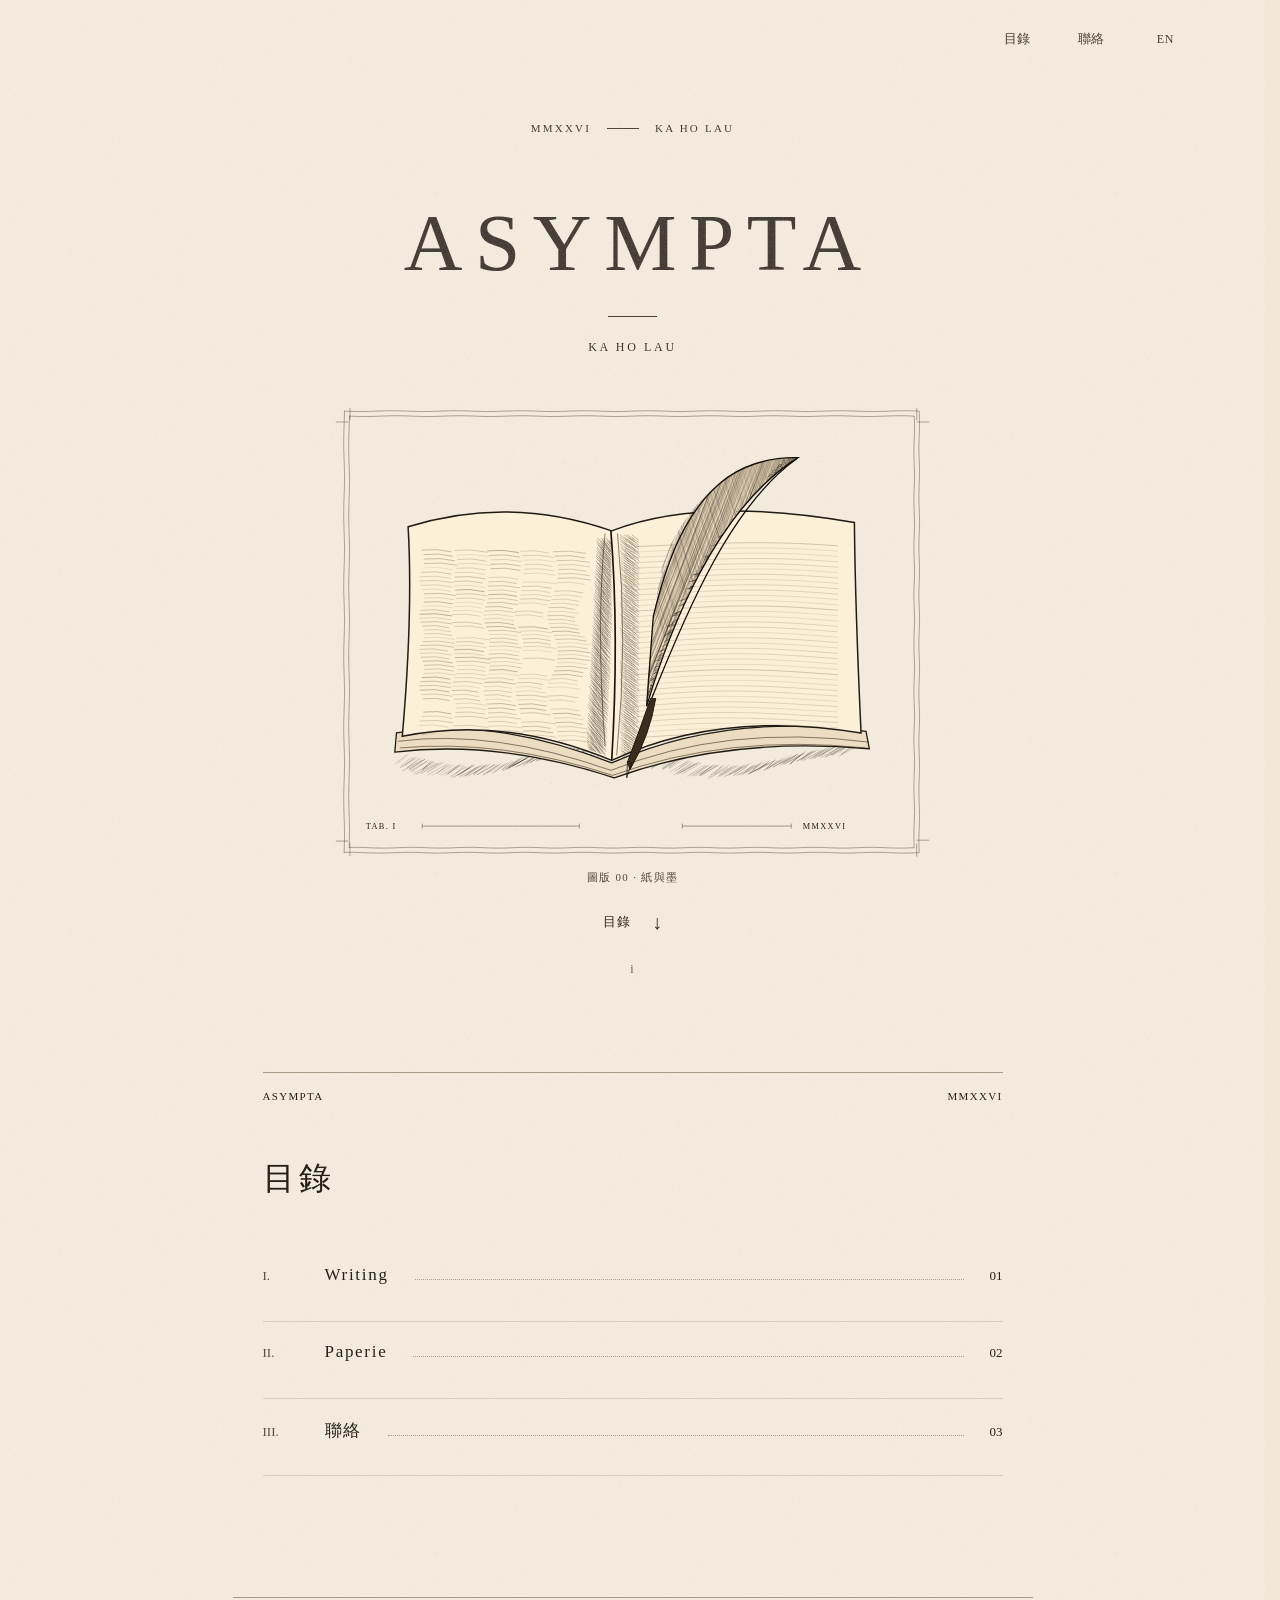
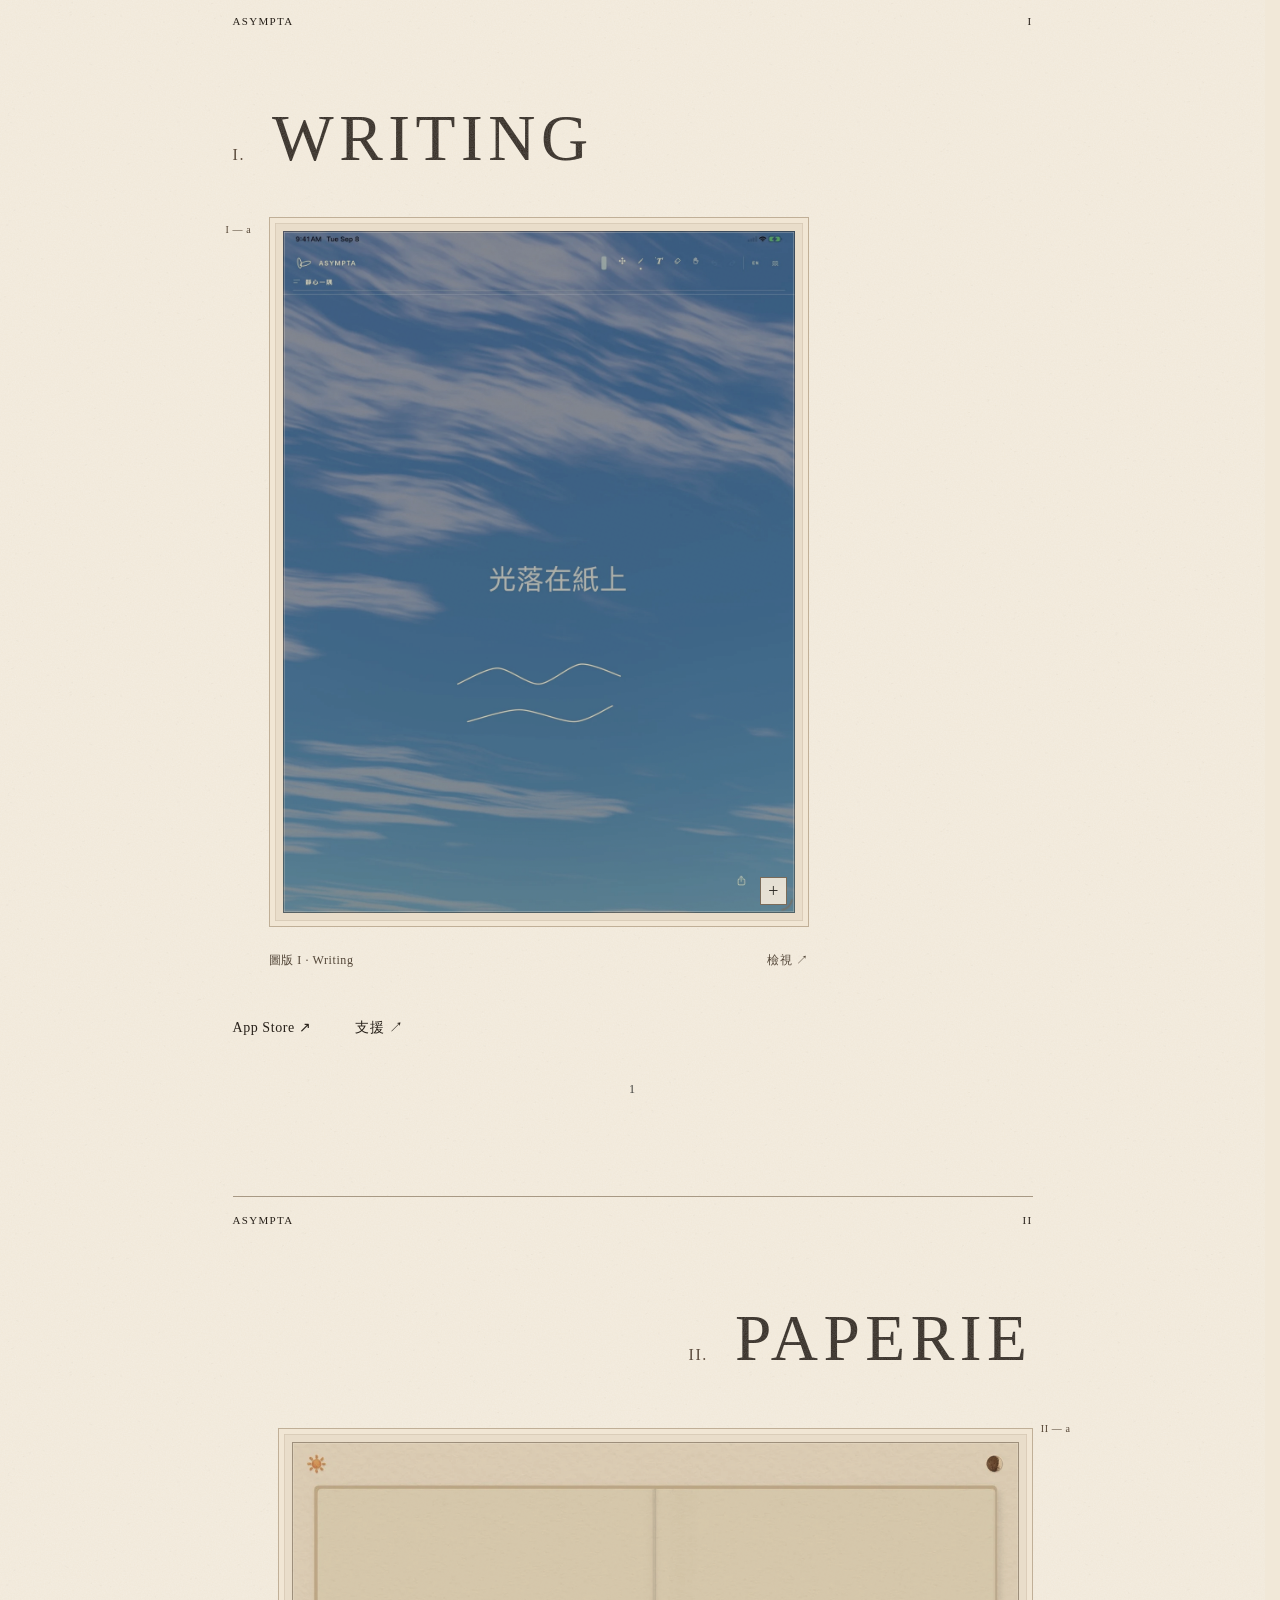
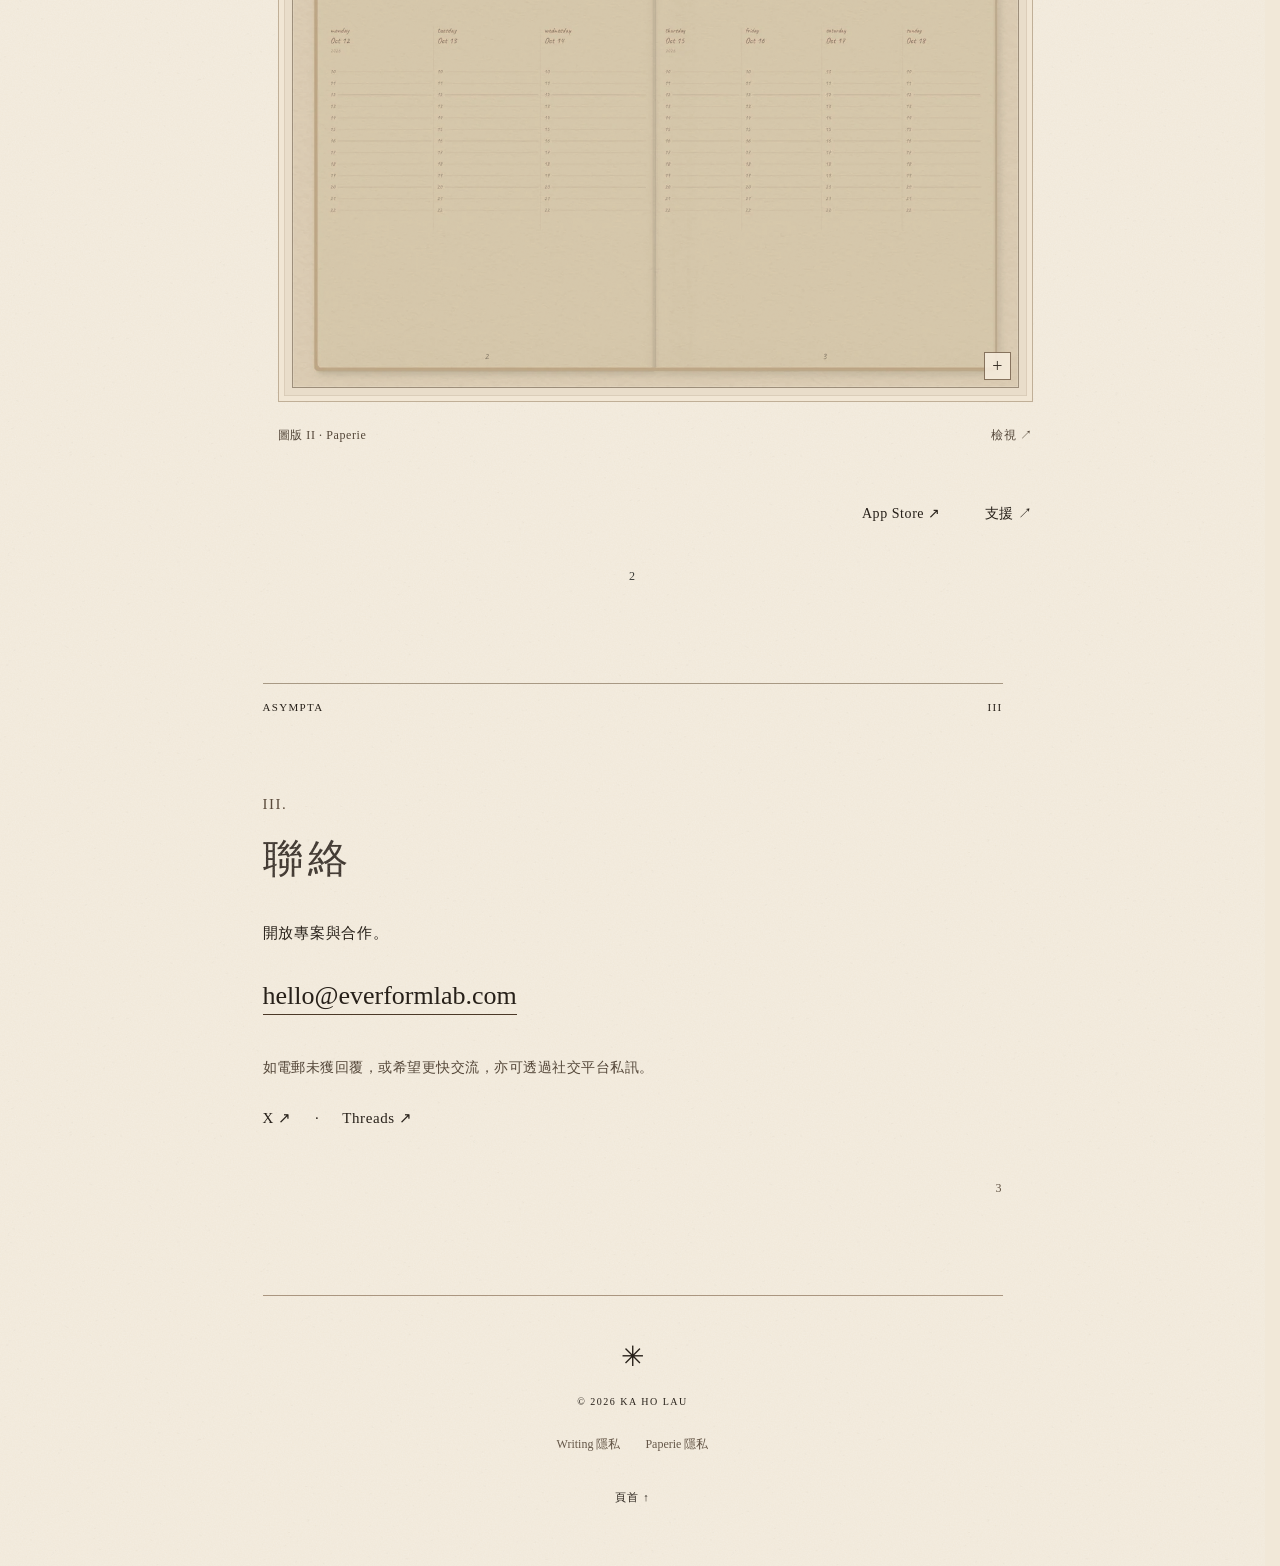
==== index.html @ c89ec1b3 "Art direction: antique engraving and analog paper materiality" ====
<!doctype html>
<html lang="zh-Hant">
<head>
<meta charset="utf-8">
<meta name="viewport" content="width=device-width, initial-scale=1">
<meta name="theme-color" content="#f1e8d8">
<meta name="color-scheme" content="light">
<meta name="description" content="Asympta — Ka Ho Lau。作品與聯絡。">
<meta property="og:type" content="website">
<meta property="og:title" content="Asympta — Ka Ho Lau">
<meta property="og:description" content="作品與聯絡。">
<meta property="og:url" content="https://okok147.github.io/asympta-portfolio/">
<meta property="og:image" content="https://okok147.github.io/asympta-portfolio/assets/folio/social.png">
<meta name="twitter:card" content="summary_large_image">
<link rel="canonical" href="https://okok147.github.io/asympta-portfolio/">
<link rel="icon" href="assets/folio/mark.svg" type="image/svg+xml">
<link rel="stylesheet" href="folio.css?v=20261031-5">
<script defer src="folio.js?v=20261031-5"></script>
<title>Asympta — Ka Ho Lau</title>
</head>
<body id="top">
<a class="skip" href="#contents" data-i18n="skip">跳至目錄</a>
<header class="running-head">
  <a href="#contents" data-i18n="contents">目錄</a>
  <a href="#contact" data-i18n="contact">聯絡</a>
  <button class="language" type="button" aria-label="Switch to English" hidden>EN</button>
</header>
<main>
  <section class="title-page" aria-labelledby="site-title">
    <div class="edition" aria-hidden="true">MMXXVI <span class="edition-rule" aria-hidden="true"></span> KA HO LAU</div>
    <h1 id="site-title" class="print-type">ASYMPTA</h1>
    <div class="title-rule" aria-hidden="true"></div>
    <p class="author">KA HO LAU</p>
    <figure class="frontispiece" data-plate><img src="assets/folio/frontispiece.svg" width="740" height="570" alt="" decoding="async"><span class="print-pass register-pass" aria-hidden="true"></span><figcaption data-i18n="coverPlate">圖版 00 · 紙與墨</figcaption></figure>
    <a class="cover-index" href="#contents"><span data-i18n="contents">目錄</span><span class="down" aria-hidden="true">↓</span></a>
    <span class="folio-number" aria-hidden="true">i</span>
  </section>

  <nav id="contents" class="contents leaf" aria-labelledby="contents-title">
    <div class="running-line" aria-hidden="true"><span>ASYMPTA</span><span>MMXXVI</span></div>
    <h2 id="contents-title" class="section-title" data-i18n="contents">目錄</h2>
    <ol class="index-list">
      <li><a href="#writing"><span class="index-roman" aria-hidden="true">I.</span><span class="index-name">Writing</span><span class="leader" aria-hidden="true"></span><span aria-hidden="true">01</span></a></li>
      <li><a href="#paperie"><span class="index-roman" aria-hidden="true">II.</span><span class="index-name">Paperie</span><span class="leader" aria-hidden="true"></span><span aria-hidden="true">02</span></a></li>
      <li><a href="#contact"><span class="index-roman" aria-hidden="true">III.</span><span class="index-name" data-i18n="contact">聯絡</span><span class="leader" aria-hidden="true"></span><span aria-hidden="true">03</span></a></li>
    </ol>
  </nav>

  <article id="writing" class="work leaf" aria-labelledby="writing-title">
    <div class="running-line" aria-hidden="true"><span>ASYMPTA</span><span>I</span></div>
    <header class="work-heading"><span class="chapter-number" aria-hidden="true">I.</span><h2 id="writing-title" class="print-type">Writing</h2></header>
    <figure class="plate writing-plate" data-plate>
      <span class="plate-side" aria-hidden="true">I — a</span>
      <a class="plate-link" href="assets/writing-ipad-2.webp" data-open="writing" data-i18n-aria="openWriting" aria-label="檢視 Writing 圖版">
        <img src="assets/writing-ipad-2.webp" alt="Writing 天空畫布的彩色印刷質感圖版" data-i18n-alt="writingPlateAlt" width="960" height="1280" loading="lazy" decoding="async">
        <span class="print-pass" aria-hidden="true"></span>
        <span class="plate-open" aria-hidden="true">+</span>
      </a>
      <figcaption><span data-i18n="writingFigure">圖版 I · Writing</span><a href="assets/writing-ipad-2.webp" data-open="writing" data-i18n="view">檢視 ↗</a></figcaption>
    </figure>
    <div class="work-links"><a href="https://apps.apple.com/app/id6800755232" data-i18n="appStore">App Store ↗</a><a href="https://okok147.github.io/asympta-support/" data-i18n="support">支援 ↗</a></div>
    <span class="folio-number" aria-hidden="true">1</span>
  </article>

  <article id="paperie" class="work leaf" aria-labelledby="paperie-title">
    <div class="running-line" aria-hidden="true"><span>ASYMPTA</span><span>II</span></div>
    <header class="work-heading"><span class="chapter-number" aria-hidden="true">II.</span><h2 id="paperie-title" class="print-type">Paperie</h2></header>
    <figure class="plate paperie-plate" data-plate>
      <span class="plate-side" aria-hidden="true">II — a</span>
      <a class="plate-link" href="assets/paperie-ipad-2.webp" data-open="paperie" data-i18n-aria="openPaperie" aria-label="檢視 Paperie 圖版">
        <img src="assets/paperie-ipad-2.webp" alt="Paperie 手帳跨頁的彩色印刷質感圖版" data-i18n-alt="paperiePlateAlt" width="1200" height="900" loading="lazy" decoding="async">
        <span class="print-pass" aria-hidden="true"></span>
        <span class="plate-open" aria-hidden="true">+</span>
      </a>
      <figcaption><span data-i18n="paperieFigure">圖版 II · Paperie</span><a href="assets/paperie-ipad-2.webp" data-open="paperie" data-i18n="view">檢視 ↗</a></figcaption>
    </figure>
    <div class="work-links"><a href="https://apps.apple.com/app/id6818553101" data-i18n="appStore">App Store ↗</a><a href="https://okok147.github.io/asympta-paperie-support/" data-i18n="support">支援 ↗</a></div>
    <span class="folio-number" aria-hidden="true">2</span>
  </article>

  <section id="contact" class="correspondence leaf" aria-labelledby="contact-title">
    <div class="running-line" aria-hidden="true"><span>ASYMPTA</span><span>III</span></div>
    <span class="chapter-number" aria-hidden="true">III.</span>
    <h2 id="contact-title" class="section-title print-type" data-i18n="contact">聯絡</h2>
    <p class="availability" data-i18n="availability">開放專案與合作。</p>
    <a class="email" href="mailto:hello@everformlab.com?subject=Project%20%26%20Collaboration" data-email>hello@everformlab.com</a>
    <p class="contact-note" data-i18n="contactNote">如電郵未獲回覆，或希望更快交流，亦可透過社交平台私訊。</p>
    <div class="social"><a href="https://x.com/oklauuuuu" target="_blank" rel="noopener noreferrer" data-i18n-aria="xAria" aria-label="透過 X 聯繫 @oklauuuuu">X ↗</a><span aria-hidden="true">·</span><a href="https://www.threads.com/@oklauuuuu" target="_blank" rel="noopener noreferrer" data-i18n-aria="threadsAria" aria-label="透過 Threads 聯繫 @oklauuuuu">Threads ↗</a></div>
    <span class="folio-number" aria-hidden="true">3</span>
  </section>
</main>
<footer class="colophon">
  <span class="printer-mark" aria-hidden="true">✳</span>
  <p>© 2026 KA HO LAU</p>
  <nav data-i18n-aria="privacyAria" aria-label="隱私政策"><a href="https://okok147.github.io/asympta-support/privacy/" data-i18n="writingPrivacy">Writing 隱私</a><a href="https://okok147.github.io/asympta-paperie-support/privacy/" data-i18n="paperiePrivacy">Paperie 隱私</a></nav>
  <a class="back-top" href="#top" data-i18n="backTop">頁首 ↑</a>
</footer>

<dialog id="viewer" aria-labelledby="viewer-title">
  <div class="viewer-sheet">
    <header class="viewer-head"><span id="viewer-series">ASYMPTA</span><div><button class="language" type="button" aria-label="Switch to English" hidden>EN</button><button type="button" class="close-viewer" data-close data-i18n="close">關閉 ×</button></div></header>
    <div class="viewer-title"><span id="viewer-folio" aria-hidden="true">I.</span><h2 id="viewer-title">Writing</h2></div>
    <figure class="viewer-figure"><div class="viewer-media"><img id="viewer-image" alt=""><video id="viewer-video" controls playsinline preload="none" poster="assets/paperie-film-poster.jpg" hidden><source src="assets/paperie-film.mp4" type="video/mp4"><span data-i18n="videoFallback">瀏覽器無法播放影片。</span></video><span class="print-pass" aria-hidden="true"></span></div><figcaption id="viewer-caption"></figcaption><p id="media-error" role="status" hidden data-i18n="mediaError">媒體載入失敗。</p></figure>
    <div class="viewer-footer"><button type="button" data-prev data-i18n="previous">← 上一頁</button><output id="viewer-counter" aria-live="polite" aria-atomic="true">01 / 03</output><button type="button" data-next data-i18n="next">下一頁 →</button></div>
    <div class="viewer-links"><a id="viewer-store" href="https://apps.apple.com/app/id6800755232" data-i18n="appStore">App Store ↗</a><a id="viewer-support" href="https://okok147.github.io/asympta-support/" data-i18n="support">支援 ↗</a></div>
  </div>
</dialog>
</body>
</html>
---- folio.css ----
/* Asympta / Folio. One stylesheet, one typographic system. */
:root{color-scheme:light;--paper:#fafaf8;--ink:#242420;--muted:#65655f;--line:#b5b5ac;--serif:"Baskerville","Iowan Old Style","EB Garamond","Times New Roman","Songti TC","Noto Serif CJK TC",serif;--cjk:"Songti TC","Noto Serif TC","Noto Serif CJK TC","PMingLiU",serif;--measure:760px}
*,*::before,*::after{box-sizing:border-box}
html{scroll-behavior:smooth;scrollbar-gutter:stable;scroll-padding-top:35px}
body{margin:0;background:var(--paper) url("assets/folio/paper.svg") repeat;color:var(--ink);font:16px/1.7 var(--serif);font-kerning:normal;-webkit-font-smoothing:antialiased}
:lang(zh-Hant){font-family:var(--cjk)}
a{color:inherit;text-decoration:none;text-underline-offset:.3em}
a:hover{text-decoration:underline;text-decoration-thickness:1px}
button{font:inherit;color:inherit;background:none;border:0;padding:0;cursor:pointer}button:disabled{cursor:default;opacity:.35}
a,button{-webkit-tap-highlight-color:transparent}button:hover{text-decoration:underline;text-underline-offset:.3em}
a:focus-visible,button:focus-visible,video:focus-visible{outline:1.5px solid var(--ink);outline-offset:6px}
[hidden]{display:none!important}::selection{background:#d8d8cf;color:#111}
.skip{position:fixed;left:15px;top:-100px;z-index:20;background:var(--paper);padding:12px}.skip:focus{top:12px}
.running-head{width:min(100% - 80px,1120px);margin:0 auto;display:flex;justify-content:flex-end;align-items:center;gap:28px;min-height:94px;font-size:12px;letter-spacing:.12em}
.running-head a,.language{display:inline-flex;align-items:center;justify-content:center;min-height:44px;min-width:34px}
.language{font:12px var(--serif);letter-spacing:.06em}
.title-page{width:min(100% - 48px,680px);min-height:740px;min-height:max(730px,calc(100svh - 94px));margin:0 auto;display:flex;align-items:center;flex-direction:column;position:relative;text-align:center;padding:47px 0 50px}
.edition{font:11px/1.6 var(--serif);letter-spacing:.18em;margin-bottom:63px}
.title-page h1{font:400 clamp(44px,6.4vw,86px)/1.1 var(--serif);letter-spacing:.17em;text-indent:.17em;margin:0;white-space:nowrap}
.print-type{color:var(--ink)}
@supports (-webkit-background-clip:text){.print-type{background:var(--ink) url("assets/folio/ink.svg") repeat;-webkit-background-clip:text;background-clip:text;-webkit-text-fill-color:transparent}}
.title-rule{width:40px;border-top:1px solid var(--ink);margin:27px 0 24px}
.author{font:12px/1.6 var(--serif);letter-spacing:.16em;margin:0}
.frontispiece{width:min(355px,86%);margin:54px 0 31px;min-height:230px}
.frontispiece svg{display:block;width:100%;height:auto;overflow:visible}
.frontispiece .moving-layer{transform-box:fill-box;transform-origin:center;will-change:transform}
.cover-index{font-size:12px;letter-spacing:.12em;display:flex;align-items:center;gap:17px;min-height:44px}
.cover-index .down{font:18px/1 var(--serif);letter-spacing:0}
.folio-number{display:block;text-align:center;font:12px/1.4 var(--serif);letter-spacing:.08em;color:var(--muted);margin-top:58px}
.title-page>.folio-number{margin-top:auto;padding-top:26px}
.leaf{max-width:var(--measure);width:calc(100% - 64px);margin:0 auto;position:relative;scroll-margin-top:28px}
.running-line{display:flex;align-items:center;justify-content:space-between;border-top:1px solid var(--line);padding-top:13px;font:10px/1.5 var(--serif);letter-spacing:.13em}
.contents{max-width:610px;padding-top:83px;padding-bottom:125px}
.section-title{font:400 35px/1.4 var(--serif);letter-spacing:.1em;text-align:center;margin:40px 0 37px}
html[lang="zh-Hant"] .section-title{font-family:var(--cjk);font-size:30px;letter-spacing:.26em;text-indent:.26em}
.index-list{list-style:none;margin:0;padding:0 9px}
.index-list a{display:flex;align-items:baseline;gap:16px;min-height:61px;padding:17px 0;font-size:16px;line-height:1.7}
.index-list a:hover{text-decoration:none}.index-list a:hover .index-name{text-decoration:underline;text-underline-offset:.3em}
.index-roman{width:32px;flex-shrink:0;font:12px var(--serif)}
.index-name{font:20px var(--serif);letter-spacing:.04em}
.index-name:lang(zh-Hant){font-family:var(--cjk);font-size:17px;letter-spacing:.1em}
.leader{flex:1;min-width:8px;border-bottom:1px dotted var(--line);margin:0 1px 5px}
.index-list a>span:last-child{font:12px var(--serif)}
.work{padding-bottom:112px}
.work-heading{text-align:center;padding:59px 0 40px}
.chapter-number{font:12px/1.7 var(--serif);letter-spacing:.1em}
.work-heading h2{font:400 48px/1.3 var(--serif);letter-spacing:.1em;margin:15px 0 0;text-transform:uppercase}
.plate{position:relative;margin:0 auto 31px}
.writing-plate{max-width:425px}.paperie-plate{max-width:700px;padding-top:12px;padding-bottom:12px}
.plate-link{display:block;position:relative;isolation:isolate;overflow:hidden;cursor:zoom-in}
.plate-link>img{display:block;width:100%;height:auto;mix-blend-mode:multiply;filter:contrast(1.035)}
.plate-link::after{content:"";position:absolute;inset:0;border:1px solid #24242055;pointer-events:none}
.plate-side{position:absolute;left:-43px;top:5px;font:10px/1.6 var(--serif);color:var(--muted);letter-spacing:.06em}
.plate-open{position:absolute;right:9px;bottom:8px;font:18px/1 var(--serif);background:var(--paper);padding:4px 7px;color:var(--ink);opacity:0;transition:opacity .2s}
.plate-link:hover .plate-open,.plate-link:focus-visible .plate-open{opacity:1}
.plate figcaption{display:flex;align-items:baseline;justify-content:space-between;gap:20px;margin-top:15px;font-size:11px;line-height:1.8;letter-spacing:.055em;color:#4e4e48}
.plate figcaption a{padding:8px 0;min-height:35px;white-space:nowrap}
.work-links{display:flex;justify-content:center;flex-wrap:wrap;gap:31px;font:13px/1.8 var(--serif);letter-spacing:.04em;margin:20px auto 0}
.work-links a{min-height:44px;display:flex;align-items:center}
.work-links a:lang(zh-Hant){font-family:var(--cjk)}
.print-pass{pointer-events:none;position:absolute;inset:0;opacity:0;z-index:1;background:repeating-linear-gradient(0deg,transparent 0 2px,#fafaf85c 2px 3px);mix-blend-mode:screen}
.correspondence{max-width:610px;text-align:center;padding-bottom:90px}
.correspondence>.chapter-number{display:block;margin-top:66px}
.correspondence .section-title{margin:20px 0 32px}
.availability{font-size:14px;letter-spacing:.05em;margin:0 0 29px}
.email{font:22px/1.8 var(--serif);border-bottom:1px solid var(--ink);padding-bottom:4px;overflow-wrap:anywhere}
.contact-note{max-width:385px;font-size:13px;line-height:2;letter-spacing:.035em;margin:44px auto 17px;color:#55554f;text-wrap:pretty}
.social{display:flex;justify-content:center;align-items:center;gap:21px;font:14px/1.7 var(--serif);letter-spacing:.04em}
.social a{min-height:44px;display:flex;align-items:center}
.colophon{text-align:center;max-width:610px;width:calc(100% - 64px);margin:0 auto;padding:44px 0 47px;border-top:1px solid var(--line)}
.printer-mark{font:28px var(--serif)}
.colophon p{font:10px var(--serif);letter-spacing:.15em;margin:22px 0 15px}
.colophon nav{display:flex;justify-content:center;flex-wrap:wrap;gap:25px;font-size:11px;color:var(--muted)}
.colophon nav a{min-height:44px;display:flex;align-items:center}
.back-top{display:inline-flex;align-items:center;min-height:44px;font-size:11px;margin-top:9px;letter-spacing:.1em}
/* The reader is another sheet, not a card laid over the website. */
#viewer{color:var(--ink);background:var(--paper) url("assets/folio/paper.svg") repeat;width:min(1100px,calc(100vw - 48px));height:calc(100dvh - 48px);max-width:none;max-height:none;padding:0;border:1px solid #91918a;overscroll-behavior:contain;scrollbar-gutter:stable}
#viewer::backdrop{background:#f9f9f7ed}
.viewer-sheet{min-height:100%;padding:0 45px 25px}
.viewer-head{display:flex;justify-content:space-between;align-items:center;gap:20px;border-bottom:1px solid var(--line);min-height:69px;font:11px var(--serif);letter-spacing:.14em}
.viewer-head>div{display:flex;align-items:center;gap:21px}
.close-viewer{font-size:12px;min-height:44px;min-width:55px;letter-spacing:.04em}
.viewer-title{text-align:center;padding:29px 0 24px;font:12px var(--serif)}
.viewer-title h2{font:400 31px/1.3 var(--serif);letter-spacing:.08em;margin:10px 0 0}
.viewer-figure{margin:0 auto;max-width:790px}
.viewer-media{position:relative;display:flex;align-items:center;justify-content:center;min-height:210px;overflow:hidden}
#viewer-image{display:block;max-width:100%;width:auto;height:auto;max-height:50dvh;object-fit:contain}
#viewer-image.is-print{mix-blend-mode:multiply}
#viewer-video{display:block;width:100%;max-height:50dvh;aspect-ratio:1554/1080;object-fit:contain;background:#222}
#viewer-caption{min-height:28px;margin:16px 0 0;text-align:center;font-size:11px;line-height:1.8;letter-spacing:.035em}
#media-error{text-align:center;font-size:13px;color:#5f2219;margin:10px 0}
.viewer-footer{display:grid;grid-template-columns:1fr auto 1fr;align-items:center;gap:17px;border-top:1px solid var(--line);padding-top:11px;margin:22px auto 0;max-width:790px;font-size:12px}
.viewer-footer button{min-height:44px}.viewer-footer [data-prev]{justify-self:start}.viewer-footer [data-next]{justify-self:end}
#viewer-counter{font:12px/1.6 var(--serif);letter-spacing:.12em}
.viewer-links{display:flex;justify-content:center;align-items:center;gap:30px;font-size:12px;margin-top:9px}
.viewer-links a{min-height:40px;display:flex;align-items:center}
body.has-viewer{overflow:hidden}
@media(max-width:800px){.running-head{width:calc(100% - 48px);min-height:78px;gap:21px}.title-page{min-height:690px;min-height:max(650px,calc(100svh - 78px));padding-top:37px}.title-page h1{font-size:64px}.edition{margin-bottom:57px}.frontispiece{width:300px;margin-top:48px}.leaf{width:calc(100% - 64px)}.paperie-plate{width:100%}.plate-side{left:-27px;font-size:9px}.work-heading{padding-top:47px}.work-heading h2{font-size:43px}.contents{padding-top:55px;padding-bottom:93px}}
@media(max-width:540px){body{font-size:15px}.running-head{min-height:68px;width:calc(100% - 36px);gap:20px;font-size:11px}.title-page{width:calc(100% - 36px);min-height:640px;min-height:max(620px,calc(100svh - 68px));padding:29px 0 37px}.edition{font-size:10px;margin-bottom:52px}.title-page h1{font-size:clamp(35px,10.2vw,53px);letter-spacing:.14em;text-indent:.14em}.title-rule{margin-top:23px;margin-bottom:21px;width:30px}.author{font-size:11px}.frontispiece{width:265px;max-width:90%;min-height:190px;margin:42px 0 17px}.cover-index{font-size:11px}.title-page>.folio-number{padding-top:23px}.leaf{width:calc(100% - 48px)}.running-line{font-size:9px}.contents{padding-top:40px;padding-bottom:80px}.section-title{font-size:28px;margin-top:36px}.index-list{padding:0}.index-list a{gap:10px}.index-name{font-size:20px}.index-roman{width:26px}.index-name:lang(zh-Hant){font-size:17px}.work{padding-bottom:80px}.work-heading{padding:42px 0 31px}.work-heading h2{font-size:36px}.plate-side{left:-18px;top:0;font-size:8px;writing-mode:vertical-rl;letter-spacing:.08em}.plate-open{opacity:1;font-size:15px;right:5px;bottom:5px;padding:3px 6px}.plate figcaption{font-size:10px;gap:12px;margin-top:9px}.work-links{font-size:12px;margin-top:6px;gap:29px}.work>.folio-number{margin-top:35px}.paperie-plate{padding-top:18px;padding-bottom:24px}.correspondence>.chapter-number{margin-top:50px}.correspondence .section-title{font-size:28px}.availability{font-size:13px}.email{font-size:20px}.contact-note{font-size:12px;margin-top:37px;max-width:290px}.social{font-size:13px}.correspondence{padding-bottom:65px}.colophon{width:calc(100% - 48px);padding-bottom:28px}#viewer{width:100%;height:100dvh;max-height:100dvh;border:0}.viewer-sheet{padding:0 22px 23px}.viewer-head{min-height:62px;font-size:10px}.viewer-head>div{gap:13px}.viewer-title{padding-top:24px}.viewer-title h2{font-size:28px}.reproduction-switch{font-size:11px;gap:14px;margin-bottom:12px}.viewer-media{min-height:220px}#viewer-image,#viewer-video{max-height:45dvh}.viewer-footer{font-size:11px;gap:12px}.viewer-links{font-size:11px}.viewer-head .close-viewer{font-size:11px;min-width:50px}#viewer-caption{font-size:10px}}
@media(prefers-reduced-motion:reduce){html{scroll-behavior:auto}*,*::before,*::after{animation:none!important;transition:none!important}.frontispiece .moving-layer{transform:none!important;will-change:auto}.print-pass{display:none!important}}
@media print{body{background:#fff;color:#000}.running-head,.cover-index,.work-links,.plate-open,.print-pass,.language,.back-top,.skip,#viewer{display:none!important}.title-page{min-height:90vh;page-break-after:always}.leaf{width:90%;break-inside:avoid}.work{break-before:page}.print-type{-webkit-text-fill-color:initial;background:none}.plate-link>img{filter:none}.correspondence{break-before:page}a{color:#000}.plate figcaption a{display:none}}


/* Soft color lithographic reproduction: preserve hue, compress digital contrast, and
   layer fine plate dots and paper fibres without altering the original source media. */
.plate-link{background:#faf9f5}
.plate-link>img,
#viewer-image.is-print{
  filter:saturate(.79) contrast(.90) brightness(1.015) sepia(.03);
  mix-blend-mode:multiply;
}
.plate-link::before,
.viewer-media.is-print-reproduction::after,
.viewer-media.is-film-reproduction::after{
  content:"";
  position:absolute;
  inset:0;
  pointer-events:none;
  background-image:url("assets/print-screen.svg"),url("assets/folio/paper.svg");
  background-size:96px 96px,340px 340px;
  background-repeat:repeat;
  background-blend-mode:multiply;
  mix-blend-mode:multiply;
  opacity:.19;
  z-index:1;
}
.plate-link::after{z-index:2}
.plate-open{z-index:3}
.viewer-media.is-print-reproduction{background:#faf9f6}
#viewer-video{
  background:#f6f4f0;
  filter:saturate(.81) contrast(.91) brightness(1.025) sepia(.025);
}
.viewer-media.is-film-reproduction::after{opacity:.13}
@media(prefers-reduced-motion:reduce){
  .plate-link::before,
  .viewer-media.is-print-reproduction::after,
  .viewer-media.is-film-reproduction::after{animation:none!important}
}
@media print{
  .plate-link>img{filter:saturate(.79) contrast(.90) brightness(1.015) sepia(.03)}
}


/* Art direction v2 — original ink engraving, intentional margins, a printed book rather than floating UI. */
:root{--paper:#f8f8f6;--ink:#171716;--muted:#55554f;--line:#a6a6a0;--measure:800px}
body{background-color:var(--paper);text-rendering:optimizeLegibility;font-feature-settings:"kern" 1,"liga" 1}
.running-head{width:min(100% - 96px,1100px);min-height:78px;gap:40px;font-size:13px;letter-spacing:.07em}
.title-page{width:min(100% - 70px,770px);min-height:760px;min-height:max(760px,calc(100svh - 78px));padding:43px 0 28px}
.edition{display:flex;align-items:center;justify-content:center;gap:16px;font-size:11px;letter-spacing:.2em;margin:0 0 61px}
.edition-rule{display:block;width:32px;border-top:.8px solid #383833}
.title-page h1{font:400 clamp(50px,6vw,82px)/1.1 var(--serif);letter-spacing:.20em;text-indent:.20em;margin:0}
.title-rule{width:49px;margin:28px 0 21px}
.author{font-size:12px;letter-spacing:.22em}
.frontispiece{width:min(520px,94%);margin:48px auto 15px;min-height:0;position:relative;isolation:isolate}
.frontispiece>img{width:100%;height:auto;display:block;mix-blend-mode:multiply;filter:contrast(1.08)}
.frontispiece figcaption{font:12px/1.6 var(--serif);color:#43433f;letter-spacing:.09em;text-align:center;margin:5px 0 0}
.frontispiece .register-pass{inset:0 0 29px 0;background:url("assets/folio/frontispiece.svg") center/contain no-repeat;mix-blend-mode:multiply;opacity:0}
.cover-index{font-size:13px;letter-spacing:.07em;gap:21px}
.cover-index .down{font-size:20px}
.title-page>.folio-number{font-size:12px;padding-top:17px}
.leaf{max-width:var(--measure);scroll-margin-top:36px}
.running-line{border-color:var(--line);font-size:11px;letter-spacing:.12em;padding-top:15px}
.contents{max-width:740px;padding-top:66px;padding-bottom:121px}
.contents .section-title{text-align:left;margin:51px 0 44px;font-size:39px}
html[lang="zh-Hant"] .contents .section-title{text-align:left;text-indent:0;font-size:32px;letter-spacing:.15em}
.index-list{padding:0}
.index-list a{min-height:77px;gap:25px;padding:20px 0;border-bottom:1px solid #b8b8b16c}
.index-roman{font-size:13px;width:37px}
.index-name{font-size:25px;letter-spacing:.04em}
.index-list a>span:last-child{font-size:13px}
.work{padding-bottom:98px}
.work-heading{display:flex;text-align:left;align-items:baseline;justify-content:flex-start;gap:27px;padding:72px 0 40px}
.work-heading h2{font-size:clamp(43px,5.1vw,66px);letter-spacing:.085em;line-height:1.16;margin:0}
.work-heading .chapter-number{font-size:16px}
#paperie .work-heading{justify-content:flex-end}
.plate{margin-bottom:26px}
.writing-plate{max-width:540px;margin-left:36px;margin-right:auto}
.paperie-plate{max-width:755px;margin-left:auto;margin-right:0}
#paperie .plate-side{left:auto;right:-38px}
.plate-link{background:#f7f7f3}
.plate-link::after{border-color:#22222160}
.plate figcaption{font-size:12px;line-height:1.75;letter-spacing:.05em;color:#363632}
.plate-open{opacity:.9;font-size:18px;border:1px solid #585852;background:#fafaf8}
.work-links{justify-content:flex-start;gap:44px;font-size:14px}
#paperie .work-links{justify-content:flex-end}
.work>.folio-number{margin-top:32px;color:#3c3c39}
.correspondence{max-width:740px;text-align:left;padding-bottom:98px}
.correspondence>.chapter-number{display:block;margin-top:77px;font-size:15px}
.correspondence .section-title{text-align:left;font-size:46px;margin:13px 0 34px}
html[lang="zh-Hant"] .correspondence .section-title{text-align:left;text-indent:0;letter-spacing:.13em;font-size:40px}
.availability{font-size:15px;margin:0 0 30px}
.email{font-size:26px;line-height:1.5}
.contact-note{margin:39px 0 15px;font-size:14px;max-width:430px;color:#484845;line-height:1.95}
.social{justify-content:flex-start;gap:23px;font-size:15px}
.correspondence .folio-number{text-align:right;margin-top:40px}
.colophon{max-width:740px}
.colophon nav{font-size:12px}
#viewer{border:1px solid #878781;background-color:var(--paper)}
.viewer-head{font-size:12px}
.viewer-title h2{font-size:35px}
#viewer-caption{font-size:12px;color:#3f3f3b}
.viewer-footer{font-size:13px}
#viewer-image{max-height:54dvh}
#viewer-video{max-height:54dvh}
@media(max-width:800px){
 .title-page{min-height:max(650px,calc(100svh - 78px));width:calc(100% - 54px)}
 .frontispiece{width:min(460px,98%);margin-top:45px}
 .work-heading{padding-top:59px}
 .writing-plate{width:min(80%,540px);margin-left:40px}
 .paperie-plate{max-width:100%}
 #paperie .plate-side{right:-24px}
 .correspondence{max-width:100%}
}
@media(max-width:540px){
 .running-head{width:calc(100% - 36px);min-height:66px;gap:25px;font-size:12px}
 .title-page{width:calc(100% - 34px);padding:37px 0 25px;min-height:max(640px,calc(100svh - 66px))}
 .edition{font-size:10px;gap:10px;margin-bottom:67px}
 .edition-rule{width:20px}
 .title-page h1{font-size:clamp(36px,10.5vw,51px);letter-spacing:.13em;text-indent:.13em}
 .frontispiece{width:min(370px,100%);margin:44px auto 12px}
 .frontispiece figcaption{font-size:11px}
 .cover-index{font-size:13px;margin-top:6px}
 .leaf{width:calc(100% - 40px)}
 .contents{padding-top:42px;padding-bottom:80px}
 .contents .section-title{font-size:31px}
 .index-list a{min-height:66px;gap:12px}
 .index-name{font-size:22px}
 .work{padding-bottom:74px}
 .work-heading{justify-content:flex-start;gap:18px;padding:43px 0 30px}
 .work-heading h2{font-size:37px}
 #paperie .work-heading{justify-content:flex-end}
 .writing-plate{width:88%;margin-left:16px}
 .paperie-plate{width:100%}
 .plate-side{left:-15px;font-size:10px}
 #paperie .plate-side{right:-14px;left:auto}
 .plate figcaption{font-size:11px}
 .work-links{gap:30px;font-size:13px}
 .correspondence>.chapter-number{margin-top:50px}
 .correspondence .section-title{font-size:34px}
 .availability{font-size:14px}
 .email{font-size:22px}
 .contact-note{font-size:13px}
 #viewer{width:100%;height:100dvh;max-height:100dvh;border:0}
 #viewer-image,#viewer-video{max-height:48dvh}
}
@media(prefers-reduced-motion:reduce){.frontispiece .register-pass{display:none!important}}
@media print{.frontispiece .register-pass{display:none}.work-heading{break-after:avoid}.plate{break-inside:avoid}.plate-link>img{filter:saturate(.79) contrast(.90)}}

/* Engraved edition — intaglio and analog paper, 31 October 2026. */
:root {
  --paper:#f1e8d8;
  --ink:#272019;
  --muted:#655748;
  --line:#ac9d88;
  --measure:800px;
}
body {
  background-color:var(--paper);
  color:var(--ink);
  -webkit-font-smoothing:auto;
}
::selection { background:#cfbda1; color:#241c15; }
.running-head { color:#4c3e31; }
.language, .running-head a, .cover-index {
  text-decoration-thickness:.65px;
}
.title-page { padding-top:42px; }
.title-page h1 {
  font-size:clamp(51px,6.35vw,88px);
  letter-spacing:.155em;
  text-indent:.155em;
  text-shadow:.18px .22px #6f56442c;
}
.edition { color:#4c3b2e; }
.edition-rule, .title-rule { border-color:#554536; }
.author { color:#423529; }
.frontispiece {
  width:min(615px,100%);
  margin:40px auto 14px;
  padding:0;
  isolation:isolate;
}
.frontispiece>img {
  display:block;
  width:100%;
  filter:contrast(1.105) sepia(.035);
  mix-blend-mode:multiply;
}
.frontispiece figcaption {
  margin-top:-2px;
  font-size:11px;
  color:#554637;
  letter-spacing:.12em;
}
.cover-index { color:#34291f; }
.leaf .running-line { border-color:#a89984; }
.contents .section-title, .correspondence .section-title {
  text-shadow:.2px .15px #6c523b25;
}
.index-list a {
  border-bottom:1px solid #9c89754c;
}
.index-list a:hover .index-name {
  text-decoration-style:solid;
  text-decoration-thickness:.65px;
}
.index-roman, .chapter-number { color:#5b4b3c; }
.work-heading h2 { text-shadow:.23px .18px #5a46352b; }
.plate-link {
  padding:13px;
  background:#e9ddca;
  border:1px solid #9e876b88;
  box-shadow:inset 0 0 0 5px #f1e6d4,inset 0 0 0 5.7px #ad988050;
  isolation:isolate;
}
.plate-link>img {
  position:relative;
  z-index:0;
  filter:saturate(.79) contrast(.94) brightness(1.015) sepia(.065);
  mix-blend-mode:multiply;
}
.plate-link::before,
.plate-link::after {
  inset:13px;
}
.plate-link::before { opacity:.22; }
.plate-link::after {
  border:.7px solid #3c2f2363;
  box-shadow:inset 0 0 0 .5px #eee5d783;
}
.plate .plate-side { color:#544434; }
.plate figcaption { color:#534638; }
.plate-open {
  right:21px;
  bottom:21px;
  border-color:#7e6a55;
  background:#f5ecdc;
}
.work-links a:hover, .social a:hover,
.colophon a:hover { text-decoration-thickness:.8px; }
.correspondence .email {
  border-bottom:1px solid #4b3928;
  text-decoration:none;
}
.contact-note, #viewer-caption { color:#55483a; }
.colophon { border-top-color:#aa9680; }
#viewer {
  background-color:var(--paper);
  border-color:#998470;
}
#viewer::backdrop { background:#f0e7d9ed; }
.viewer-head, .viewer-footer { border-color:#ac9d88; }
.viewer-media.is-print-reproduction { background:#e9ddcb; }
#viewer-image.is-print {
  filter:saturate(.79) contrast(.94) brightness(1.015) sepia(.065);
}
.viewer-media.is-print-reproduction::after {
  opacity:.20;
}
.viewer-media.is-film-reproduction::after { opacity:.13; }
@media(max-width:800px) {
  .frontispiece { width:min(560px,100%); margin-top:40px; }
}
@media(max-width:540px) {
  .title-page h1 {
    font-size:clamp(35px,10.1vw,50px);
    letter-spacing:.115em;
    text-indent:.115em;
  }
  .frontispiece { width:100%; margin-top:41px; }
  .plate-link { padding:8px; box-shadow:inset 0 0 0 3px #f1e6d4,inset 0 0 0 3.7px #ad988050; }
  .plate-link::before,.plate-link::after { inset:8px; }
  .plate-open { right:13px; bottom:13px; }
}
@media(prefers-contrast:more) {
  :root { --ink:#18120e; --muted:#463629; --line:#765b42; }
  .plate-link::before,.viewer-media.is-print-reproduction::after { opacity:.06; }
}
@media print {
  body,#viewer { background:#fff!important;color:#000; }
  .plate-link { background:#fff;border:0;box-shadow:none;padding:0; }
  .plate-link::before,.plate-link::after { display:none; }
  .frontispiece>img { filter:none; }
  .print-type,.title-page h1,.work-heading h2 { text-shadow:none; }
}
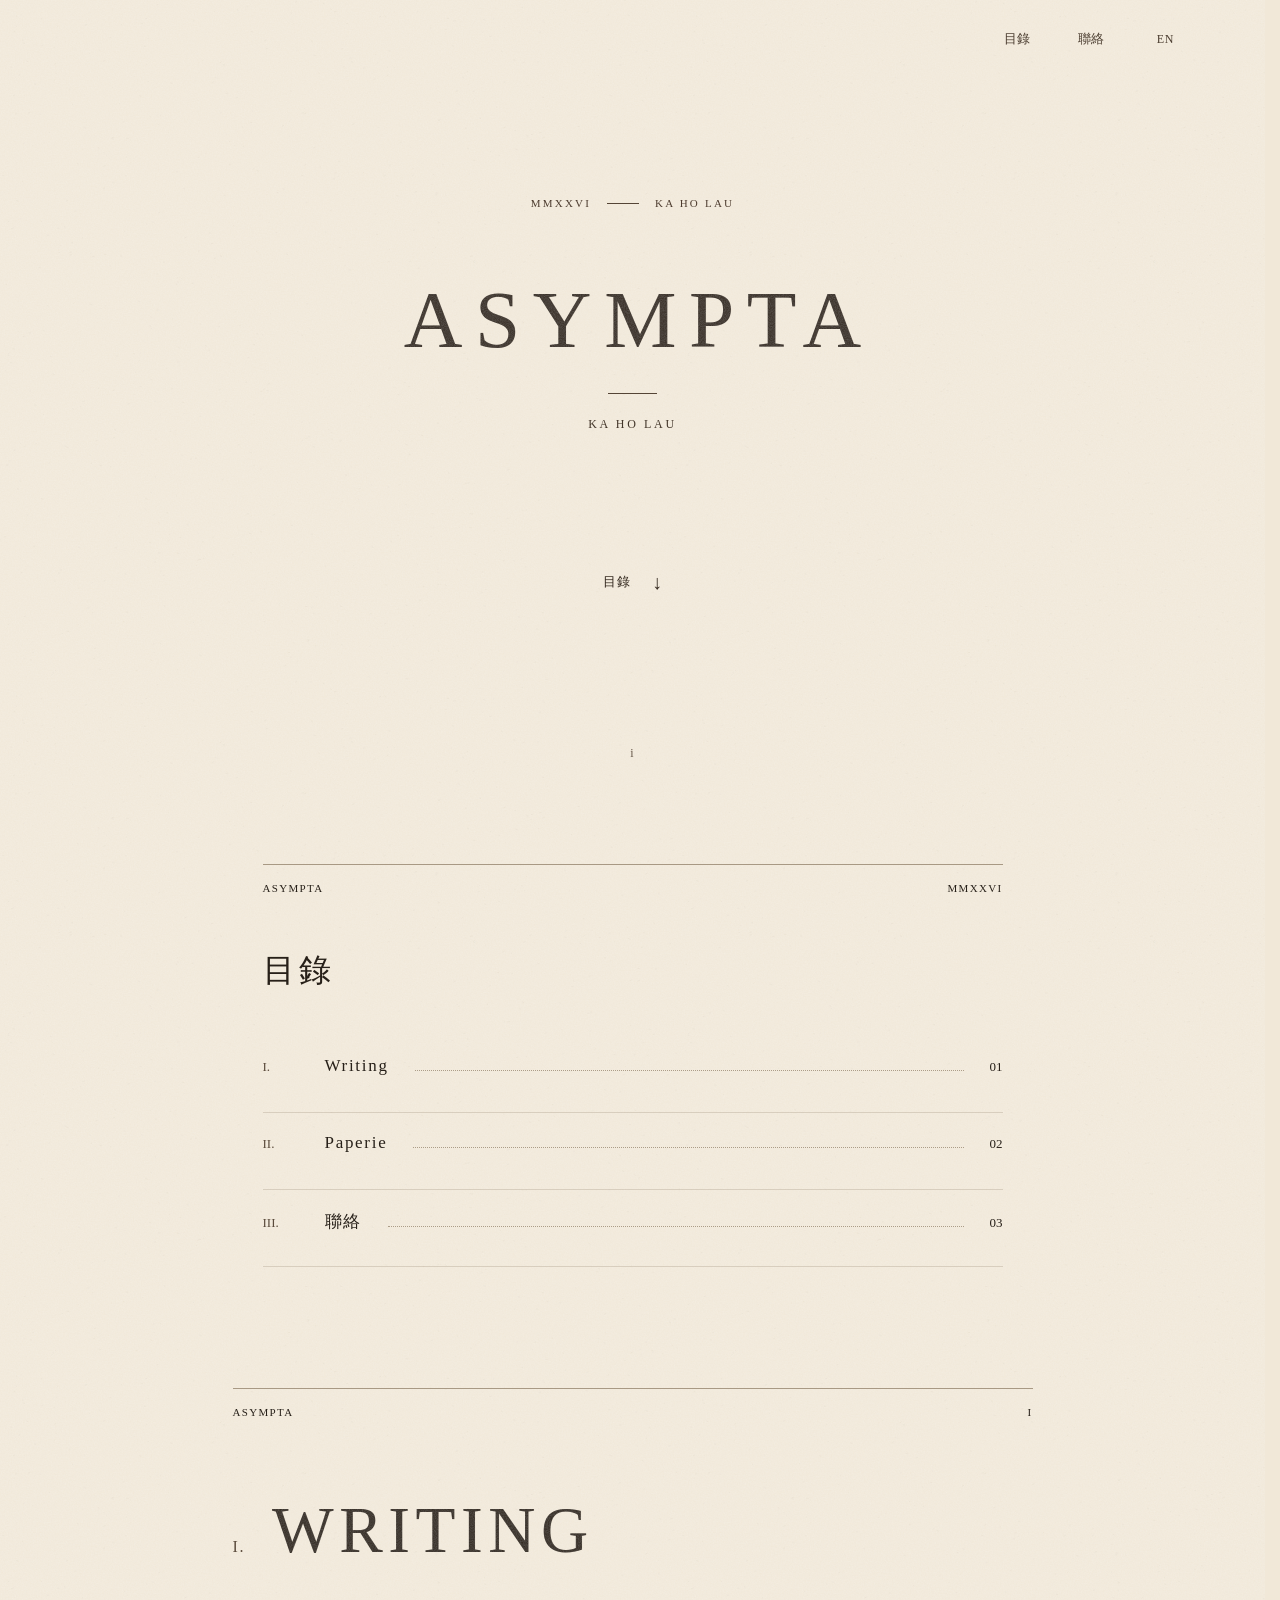
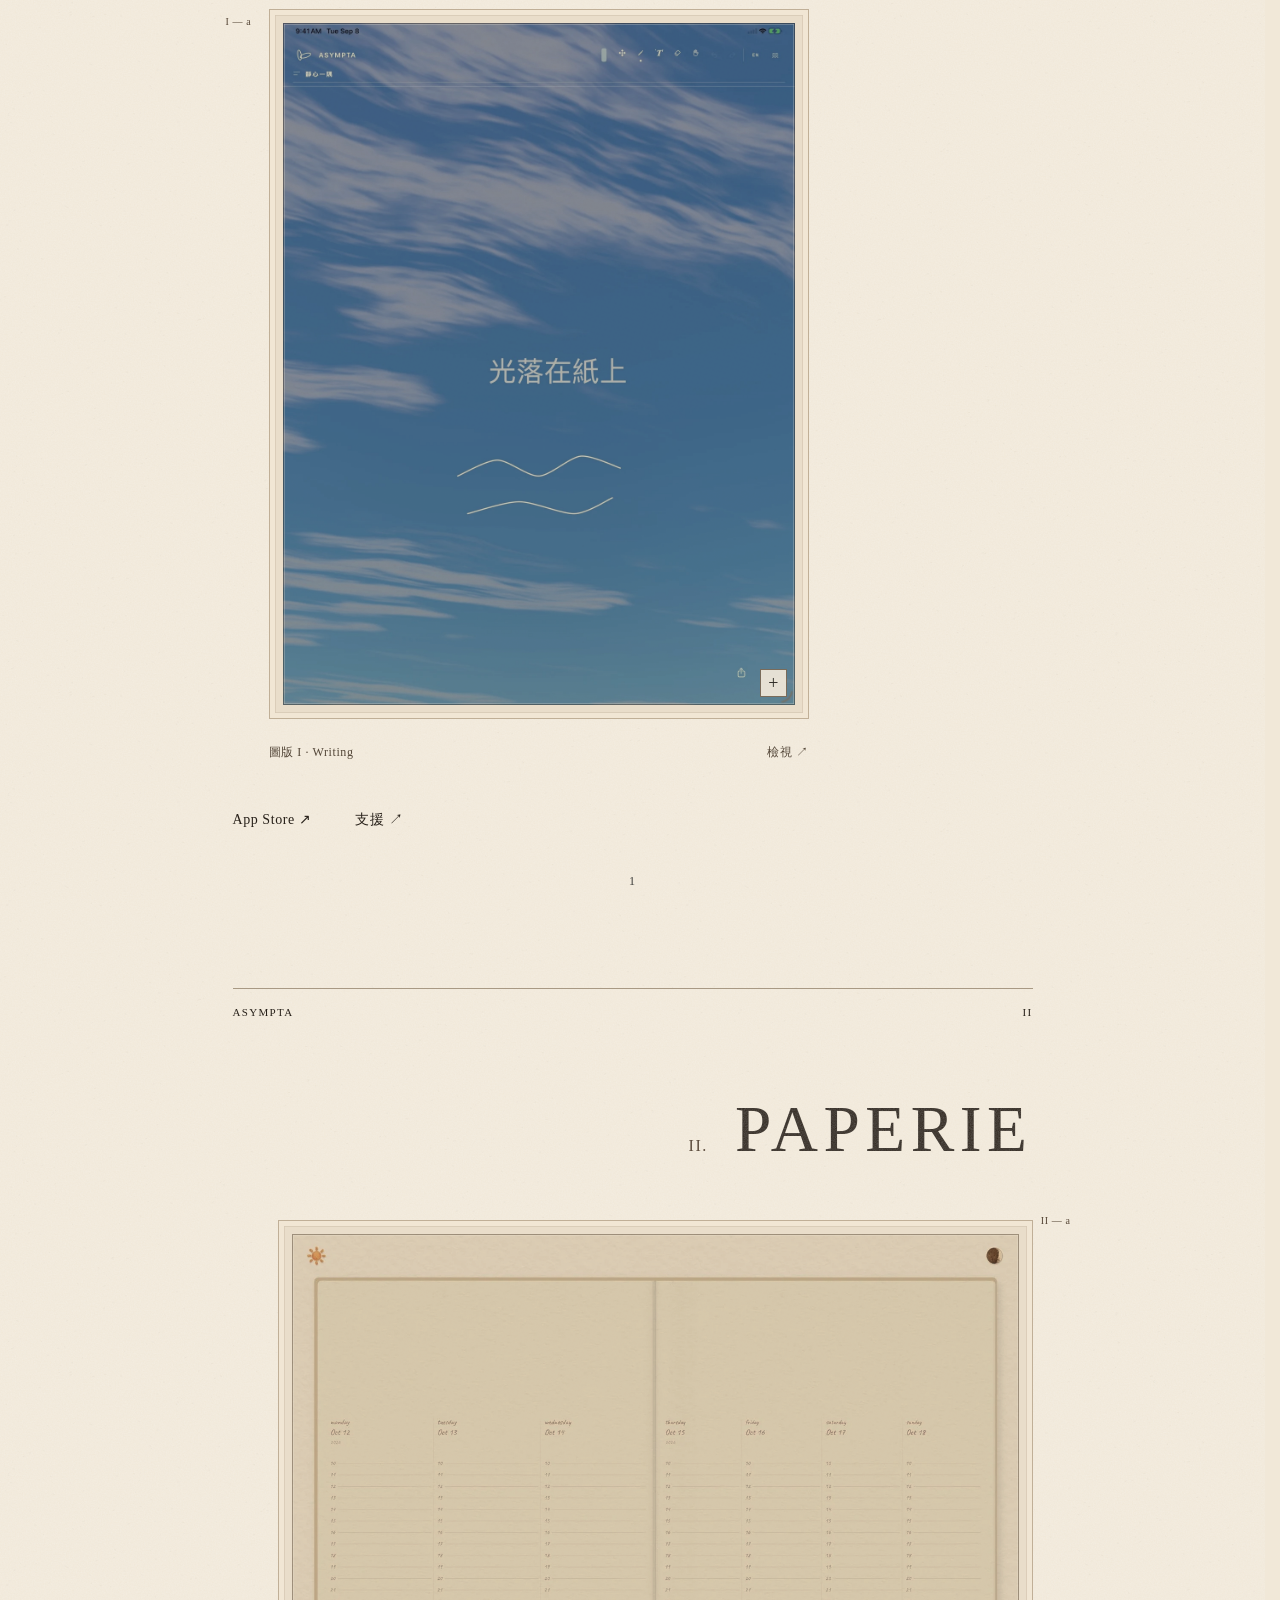
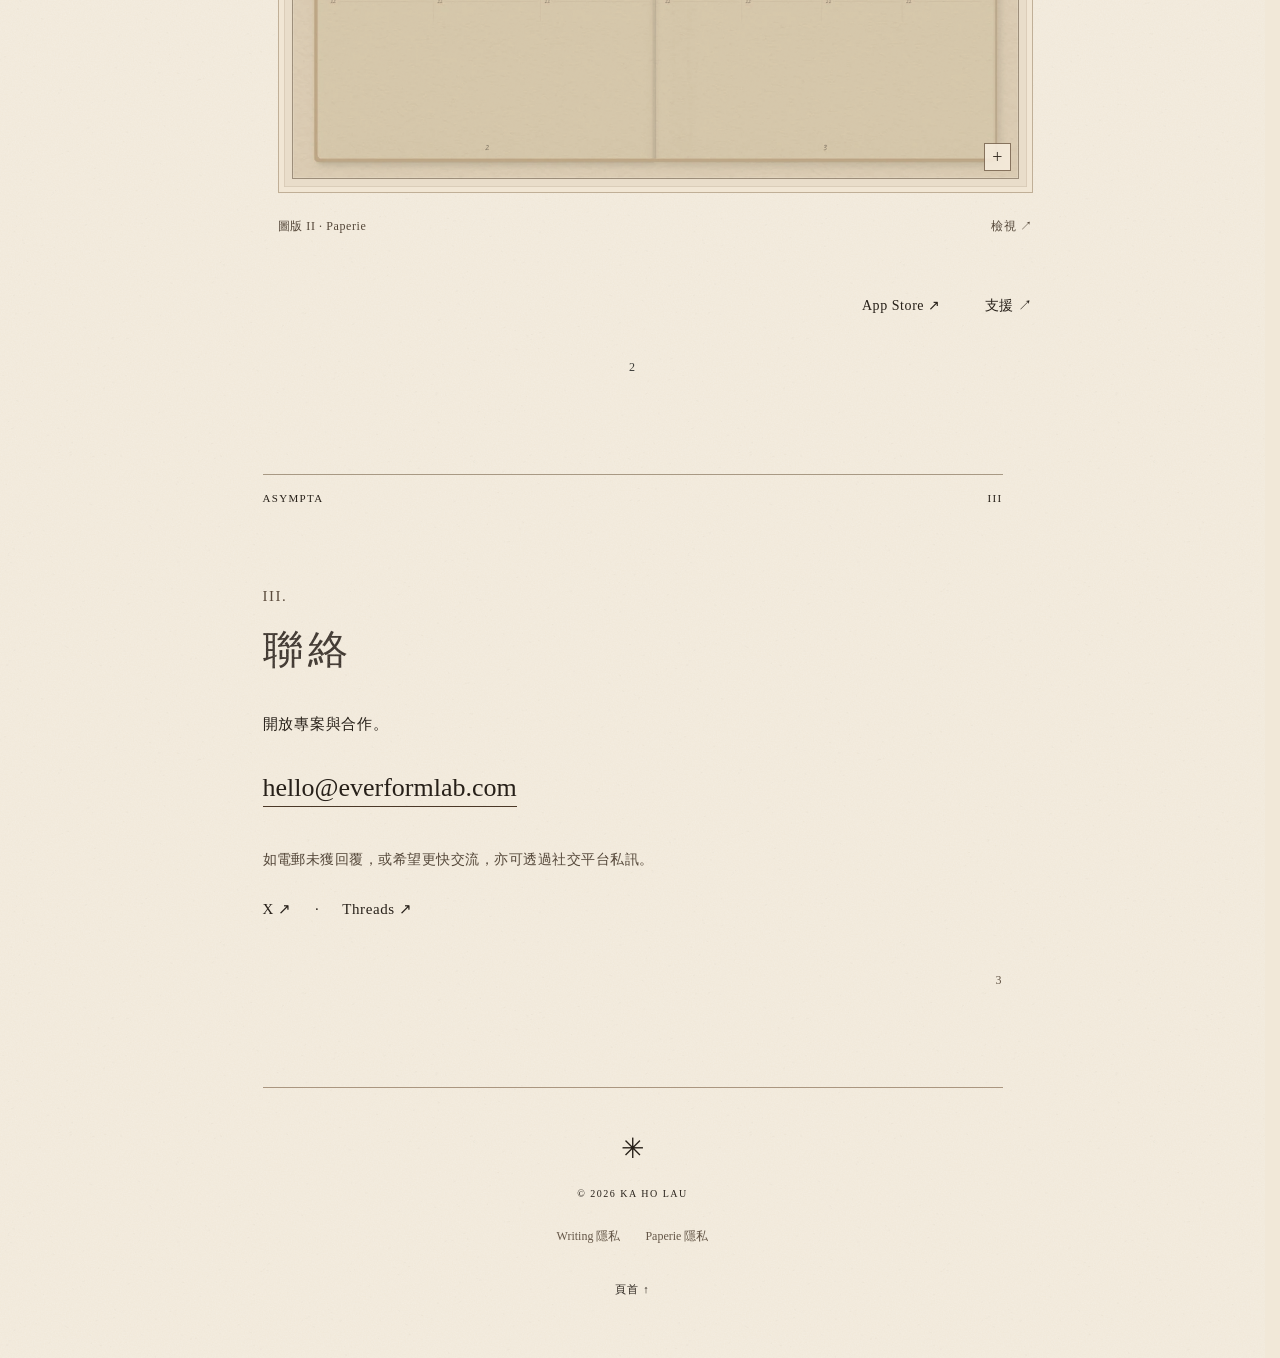
==== commit c15e5275: "Remove decorative portfolio cover engraving; preserve analog print identity" ====
--- a/index.html
+++ b/index.html
@@ -14,8 +14,8 @@
 <meta name="twitter:card" content="summary_large_image">
 <link rel="canonical" href="https://okok147.github.io/asympta-portfolio/">
 <link rel="icon" href="assets/folio/mark.svg" type="image/svg+xml">
-<link rel="stylesheet" href="folio.css?v=20261031-5">
-<script defer src="folio.js?v=20261031-5"></script>
+<link rel="stylesheet" href="folio.css?v=20261031-6">
+<script defer src="folio.js?v=20261031-6"></script>
 <title>Asympta — Ka Ho Lau</title>
 </head>
 <body id="top">
@@ -31,7 +31,6 @@
     <h1 id="site-title" class="print-type">ASYMPTA</h1>
     <div class="title-rule" aria-hidden="true"></div>
     <p class="author">KA HO LAU</p>
-    <figure class="frontispiece" data-plate><img src="assets/folio/frontispiece.svg" width="740" height="570" alt="" decoding="async"><span class="print-pass register-pass" aria-hidden="true"></span><figcaption data-i18n="coverPlate">圖版 00 · 紙與墨</figcaption></figure>
     <a class="cover-index" href="#contents"><span data-i18n="contents">目錄</span><span class="down" aria-hidden="true">↓</span></a>
     <span class="folio-number" aria-hidden="true">i</span>
   </section>
--- a/folio.css
+++ b/folio.css
@@ -21,9 +21,9 @@
 @supports (-webkit-background-clip:text){.print-type{background:var(--ink) url("assets/folio/ink.svg") repeat;-webkit-background-clip:text;background-clip:text;-webkit-text-fill-color:transparent}}
 .title-rule{width:40px;border-top:1px solid var(--ink);margin:27px 0 24px}
 .author{font:12px/1.6 var(--serif);letter-spacing:.16em;margin:0}
-.frontispiece{width:min(355px,86%);margin:54px 0 31px;min-height:230px}
-.frontispiece svg{display:block;width:100%;height:auto;overflow:visible}
-.frontispiece .moving-layer{transform-box:fill-box;transform-origin:center;will-change:transform}
+
+
+
 .cover-index{font-size:12px;letter-spacing:.12em;display:flex;align-items:center;gap:17px;min-height:44px}
 .cover-index .down{font:18px/1 var(--serif);letter-spacing:0}
 .folio-number{display:block;text-align:center;font:12px/1.4 var(--serif);letter-spacing:.08em;color:var(--muted);margin-top:58px}
@@ -95,9 +95,9 @@
 .viewer-links{display:flex;justify-content:center;align-items:center;gap:30px;font-size:12px;margin-top:9px}
 .viewer-links a{min-height:40px;display:flex;align-items:center}
 body.has-viewer{overflow:hidden}
-@media(max-width:800px){.running-head{width:calc(100% - 48px);min-height:78px;gap:21px}.title-page{min-height:690px;min-height:max(650px,calc(100svh - 78px));padding-top:37px}.title-page h1{font-size:64px}.edition{margin-bottom:57px}.frontispiece{width:300px;margin-top:48px}.leaf{width:calc(100% - 64px)}.paperie-plate{width:100%}.plate-side{left:-27px;font-size:9px}.work-heading{padding-top:47px}.work-heading h2{font-size:43px}.contents{padding-top:55px;padding-bottom:93px}}
-@media(max-width:540px){body{font-size:15px}.running-head{min-height:68px;width:calc(100% - 36px);gap:20px;font-size:11px}.title-page{width:calc(100% - 36px);min-height:640px;min-height:max(620px,calc(100svh - 68px));padding:29px 0 37px}.edition{font-size:10px;margin-bottom:52px}.title-page h1{font-size:clamp(35px,10.2vw,53px);letter-spacing:.14em;text-indent:.14em}.title-rule{margin-top:23px;margin-bottom:21px;width:30px}.author{font-size:11px}.frontispiece{width:265px;max-width:90%;min-height:190px;margin:42px 0 17px}.cover-index{font-size:11px}.title-page>.folio-number{padding-top:23px}.leaf{width:calc(100% - 48px)}.running-line{font-size:9px}.contents{padding-top:40px;padding-bottom:80px}.section-title{font-size:28px;margin-top:36px}.index-list{padding:0}.index-list a{gap:10px}.index-name{font-size:20px}.index-roman{width:26px}.index-name:lang(zh-Hant){font-size:17px}.work{padding-bottom:80px}.work-heading{padding:42px 0 31px}.work-heading h2{font-size:36px}.plate-side{left:-18px;top:0;font-size:8px;writing-mode:vertical-rl;letter-spacing:.08em}.plate-open{opacity:1;font-size:15px;right:5px;bottom:5px;padding:3px 6px}.plate figcaption{font-size:10px;gap:12px;margin-top:9px}.work-links{font-size:12px;margin-top:6px;gap:29px}.work>.folio-number{margin-top:35px}.paperie-plate{padding-top:18px;padding-bottom:24px}.correspondence>.chapter-number{margin-top:50px}.correspondence .section-title{font-size:28px}.availability{font-size:13px}.email{font-size:20px}.contact-note{font-size:12px;margin-top:37px;max-width:290px}.social{font-size:13px}.correspondence{padding-bottom:65px}.colophon{width:calc(100% - 48px);padding-bottom:28px}#viewer{width:100%;height:100dvh;max-height:100dvh;border:0}.viewer-sheet{padding:0 22px 23px}.viewer-head{min-height:62px;font-size:10px}.viewer-head>div{gap:13px}.viewer-title{padding-top:24px}.viewer-title h2{font-size:28px}.reproduction-switch{font-size:11px;gap:14px;margin-bottom:12px}.viewer-media{min-height:220px}#viewer-image,#viewer-video{max-height:45dvh}.viewer-footer{font-size:11px;gap:12px}.viewer-links{font-size:11px}.viewer-head .close-viewer{font-size:11px;min-width:50px}#viewer-caption{font-size:10px}}
-@media(prefers-reduced-motion:reduce){html{scroll-behavior:auto}*,*::before,*::after{animation:none!important;transition:none!important}.frontispiece .moving-layer{transform:none!important;will-change:auto}.print-pass{display:none!important}}
+@media(max-width:800px){.running-head{width:calc(100% - 48px);min-height:78px;gap:21px}.title-page{min-height:690px;min-height:max(650px,calc(100svh - 78px));padding-top:37px}.title-page h1{font-size:64px}.edition{margin-bottom:57px}.leaf{width:calc(100% - 64px)}.paperie-plate{width:100%}.plate-side{left:-27px;font-size:9px}.work-heading{padding-top:47px}.work-heading h2{font-size:43px}.contents{padding-top:55px;padding-bottom:93px}}
+@media(max-width:540px){body{font-size:15px}.running-head{min-height:68px;width:calc(100% - 36px);gap:20px;font-size:11px}.title-page{width:calc(100% - 36px);min-height:640px;min-height:max(620px,calc(100svh - 68px));padding:29px 0 37px}.edition{font-size:10px;margin-bottom:52px}.title-page h1{font-size:clamp(35px,10.2vw,53px);letter-spacing:.14em;text-indent:.14em}.title-rule{margin-top:23px;margin-bottom:21px;width:30px}.author{font-size:11px}.cover-index{font-size:11px}.title-page>.folio-number{padding-top:23px}.leaf{width:calc(100% - 48px)}.running-line{font-size:9px}.contents{padding-top:40px;padding-bottom:80px}.section-title{font-size:28px;margin-top:36px}.index-list{padding:0}.index-list a{gap:10px}.index-name{font-size:20px}.index-roman{width:26px}.index-name:lang(zh-Hant){font-size:17px}.work{padding-bottom:80px}.work-heading{padding:42px 0 31px}.work-heading h2{font-size:36px}.plate-side{left:-18px;top:0;font-size:8px;writing-mode:vertical-rl;letter-spacing:.08em}.plate-open{opacity:1;font-size:15px;right:5px;bottom:5px;padding:3px 6px}.plate figcaption{font-size:10px;gap:12px;margin-top:9px}.work-links{font-size:12px;margin-top:6px;gap:29px}.work>.folio-number{margin-top:35px}.paperie-plate{padding-top:18px;padding-bottom:24px}.correspondence>.chapter-number{margin-top:50px}.correspondence .section-title{font-size:28px}.availability{font-size:13px}.email{font-size:20px}.contact-note{font-size:12px;margin-top:37px;max-width:290px}.social{font-size:13px}.correspondence{padding-bottom:65px}.colophon{width:calc(100% - 48px);padding-bottom:28px}#viewer{width:100%;height:100dvh;max-height:100dvh;border:0}.viewer-sheet{padding:0 22px 23px}.viewer-head{min-height:62px;font-size:10px}.viewer-head>div{gap:13px}.viewer-title{padding-top:24px}.viewer-title h2{font-size:28px}.reproduction-switch{font-size:11px;gap:14px;margin-bottom:12px}.viewer-media{min-height:220px}#viewer-image,#viewer-video{max-height:45dvh}.viewer-footer{font-size:11px;gap:12px}.viewer-links{font-size:11px}.viewer-head .close-viewer{font-size:11px;min-width:50px}#viewer-caption{font-size:10px}}
+@media(prefers-reduced-motion:reduce){html{scroll-behavior:auto}*,*::before,*::after{animation:none!important;transition:none!important}.print-pass{display:none!important}}
 @media print{body{background:#fff;color:#000}.running-head,.cover-index,.work-links,.plate-open,.print-pass,.language,.back-top,.skip,#viewer{display:none!important}.title-page{min-height:90vh;page-break-after:always}.leaf{width:90%;break-inside:avoid}.work{break-before:page}.print-type{-webkit-text-fill-color:initial;background:none}.plate-link>img{filter:none}.correspondence{break-before:page}a{color:#000}.plate figcaption a{display:none}}
 
 
@@ -152,10 +152,10 @@
 .title-page h1{font:400 clamp(50px,6vw,82px)/1.1 var(--serif);letter-spacing:.20em;text-indent:.20em;margin:0}
 .title-rule{width:49px;margin:28px 0 21px}
 .author{font-size:12px;letter-spacing:.22em}
-.frontispiece{width:min(520px,94%);margin:48px auto 15px;min-height:0;position:relative;isolation:isolate}
-.frontispiece>img{width:100%;height:auto;display:block;mix-blend-mode:multiply;filter:contrast(1.08)}
-.frontispiece figcaption{font:12px/1.6 var(--serif);color:#43433f;letter-spacing:.09em;text-align:center;margin:5px 0 0}
-.frontispiece .register-pass{inset:0 0 29px 0;background:url("assets/folio/frontispiece.svg") center/contain no-repeat;mix-blend-mode:multiply;opacity:0}
+
+
+
+
 .cover-index{font-size:13px;letter-spacing:.07em;gap:21px}
 .cover-index .down{font-size:20px}
 .title-page>.folio-number{font-size:12px;padding-top:17px}
@@ -205,7 +205,7 @@
 #viewer-video{max-height:54dvh}
 @media(max-width:800px){
  .title-page{min-height:max(650px,calc(100svh - 78px));width:calc(100% - 54px)}
- .frontispiece{width:min(460px,98%);margin-top:45px}
+
  .work-heading{padding-top:59px}
  .writing-plate{width:min(80%,540px);margin-left:40px}
  .paperie-plate{max-width:100%}
@@ -218,8 +218,8 @@
  .edition{font-size:10px;gap:10px;margin-bottom:67px}
  .edition-rule{width:20px}
  .title-page h1{font-size:clamp(36px,10.5vw,51px);letter-spacing:.13em;text-indent:.13em}
- .frontispiece{width:min(370px,100%);margin:44px auto 12px}
- .frontispiece figcaption{font-size:11px}
+
+
  .cover-index{font-size:13px;margin-top:6px}
  .leaf{width:calc(100% - 40px)}
  .contents{padding-top:42px;padding-bottom:80px}
@@ -244,8 +244,8 @@
  #viewer{width:100%;height:100dvh;max-height:100dvh;border:0}
  #viewer-image,#viewer-video{max-height:48dvh}
 }
-@media(prefers-reduced-motion:reduce){.frontispiece .register-pass{display:none!important}}
-@media print{.frontispiece .register-pass{display:none}.work-heading{break-after:avoid}.plate{break-inside:avoid}.plate-link>img{filter:saturate(.79) contrast(.90)}}
+@media(prefers-reduced-motion:reduce){}
+@media print{.work-heading{break-after:avoid}.plate{break-inside:avoid}.plate-link>img{filter:saturate(.79) contrast(.90)}}
 
 /* Engraved edition — intaglio and analog paper, 31 October 2026. */
 :root {
@@ -275,24 +275,9 @@
 .edition { color:#4c3b2e; }
 .edition-rule, .title-rule { border-color:#554536; }
 .author { color:#423529; }
-.frontispiece {
-  width:min(615px,100%);
-  margin:40px auto 14px;
-  padding:0;
-  isolation:isolate;
-}
-.frontispiece>img {
-  display:block;
-  width:100%;
-  filter:contrast(1.105) sepia(.035);
-  mix-blend-mode:multiply;
-}
-.frontispiece figcaption {
-  margin-top:-2px;
-  font-size:11px;
-  color:#554637;
-  letter-spacing:.12em;
-}
+
+
+
 .cover-index { color:#34291f; }
 .leaf .running-line { border-color:#a89984; }
 .contents .section-title, .correspondence .section-title {
@@ -360,7 +345,7 @@
 }
 .viewer-media.is-film-reproduction::after { opacity:.13; }
 @media(max-width:800px) {
-  .frontispiece { width:min(560px,100%); margin-top:40px; }
+
 }
 @media(max-width:540px) {
   .title-page h1 {
@@ -368,7 +353,7 @@
     letter-spacing:.115em;
     text-indent:.115em;
   }
-  .frontispiece { width:100%; margin-top:41px; }
+
   .plate-link { padding:8px; box-shadow:inset 0 0 0 3px #f1e6d4,inset 0 0 0 3.7px #ad988050; }
   .plate-link::before,.plate-link::after { inset:8px; }
   .plate-open { right:13px; bottom:13px; }
@@ -381,6 +366,25 @@
   body,#viewer { background:#fff!important;color:#000; }
   .plate-link { background:#fff;border:0;box-shadow:none;padding:0; }
   .plate-link::before,.plate-link::after { display:none; }
-  .frontispiece>img { filter:none; }
+
   .print-type,.title-page h1,.work-heading h2 { text-shadow:none; }
 }
+
+/* Unillustrated title leaf: typography, paper and intentional space. */
+.title-page {
+  min-height:max(550px,min(720px,calc(100svh - 78px)));
+  padding-top:clamp(84px,13svh,145px);
+  padding-bottom:36px;
+}
+.title-page .edition { margin-bottom:clamp(46px,7svh,70px); }
+.title-page .cover-index { margin-top:clamp(91px,14svh,150px); }
+.title-page>.folio-number { margin-top:auto; padding-top:28px; }
+@media (max-width:540px) {
+  .title-page {
+    min-height:max(540px,min(690px,calc(100svh - 66px)));
+    padding-top:clamp(68px,12svh,108px);
+    padding-bottom:27px;
+  }
+  .title-page .edition { margin-bottom:clamp(45px,7svh,65px); }
+  .title-page .cover-index { margin-top:clamp(84px,12svh,116px); }
+}
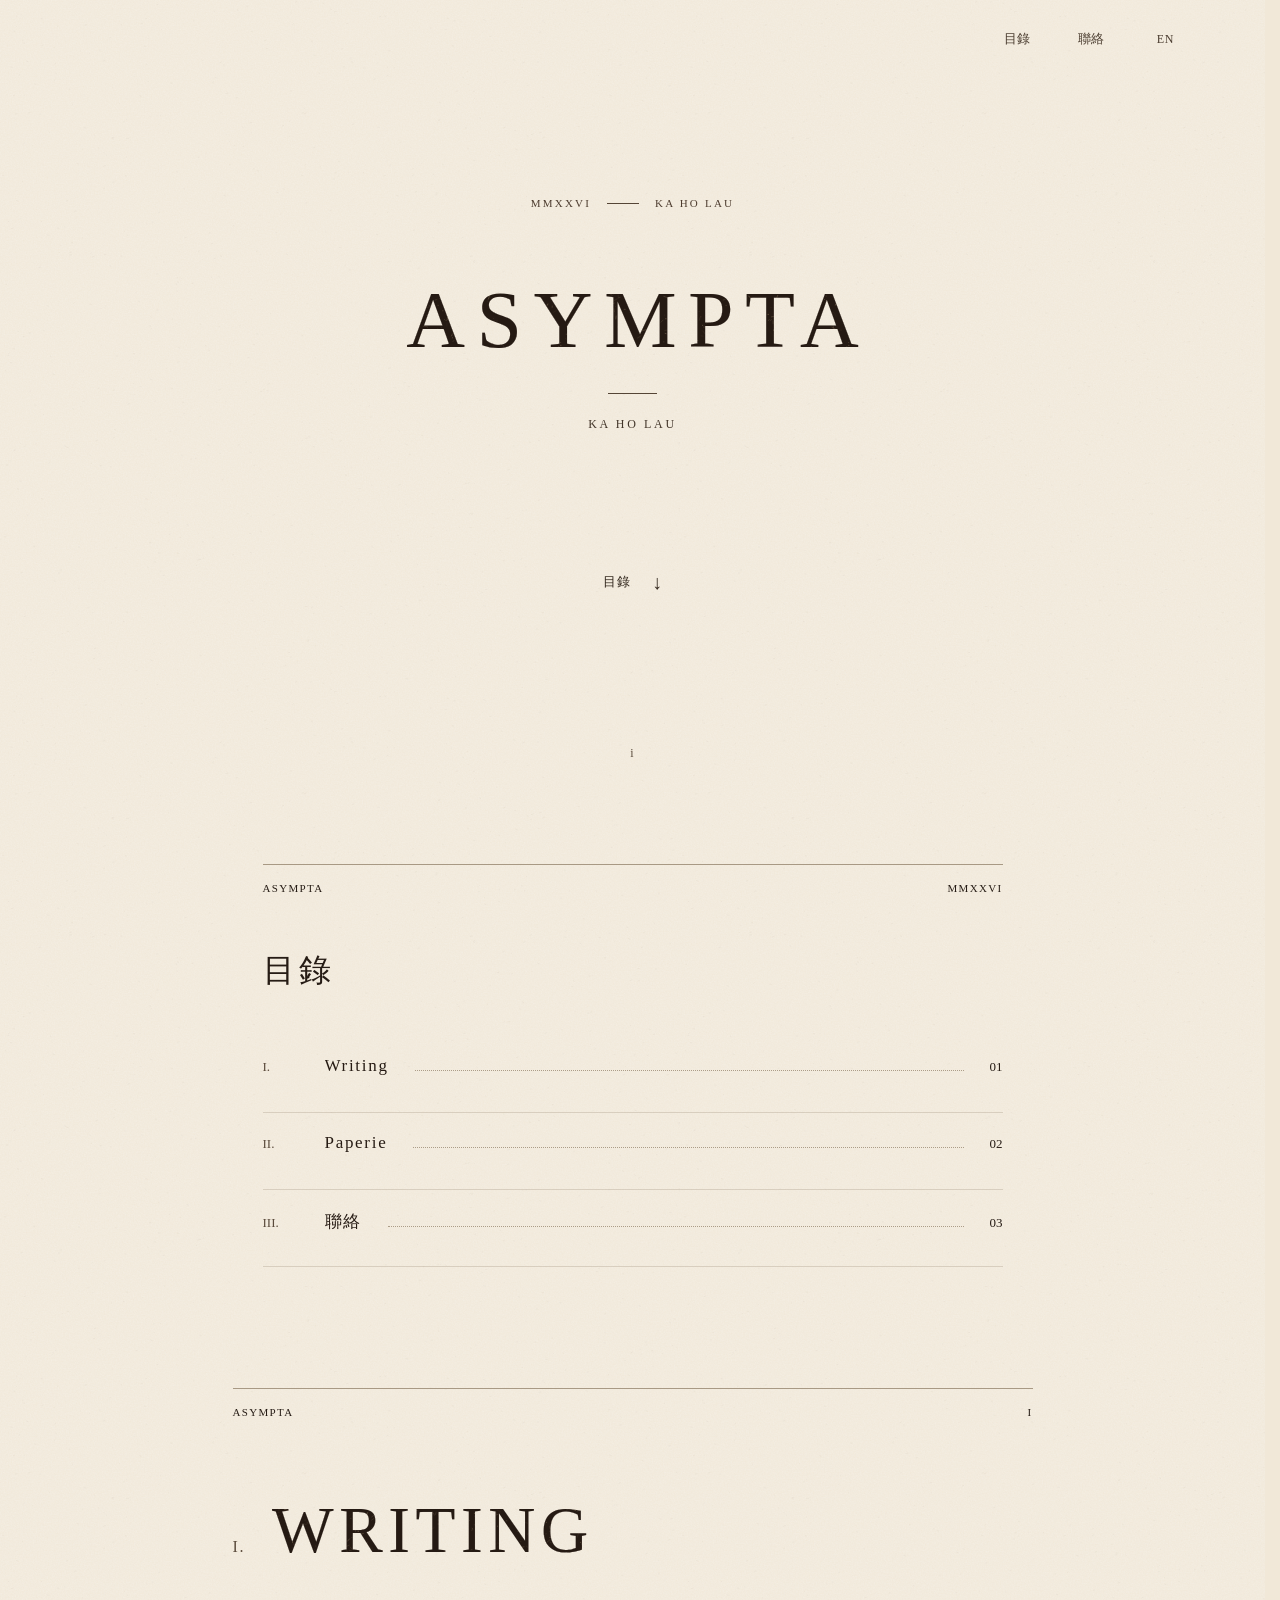
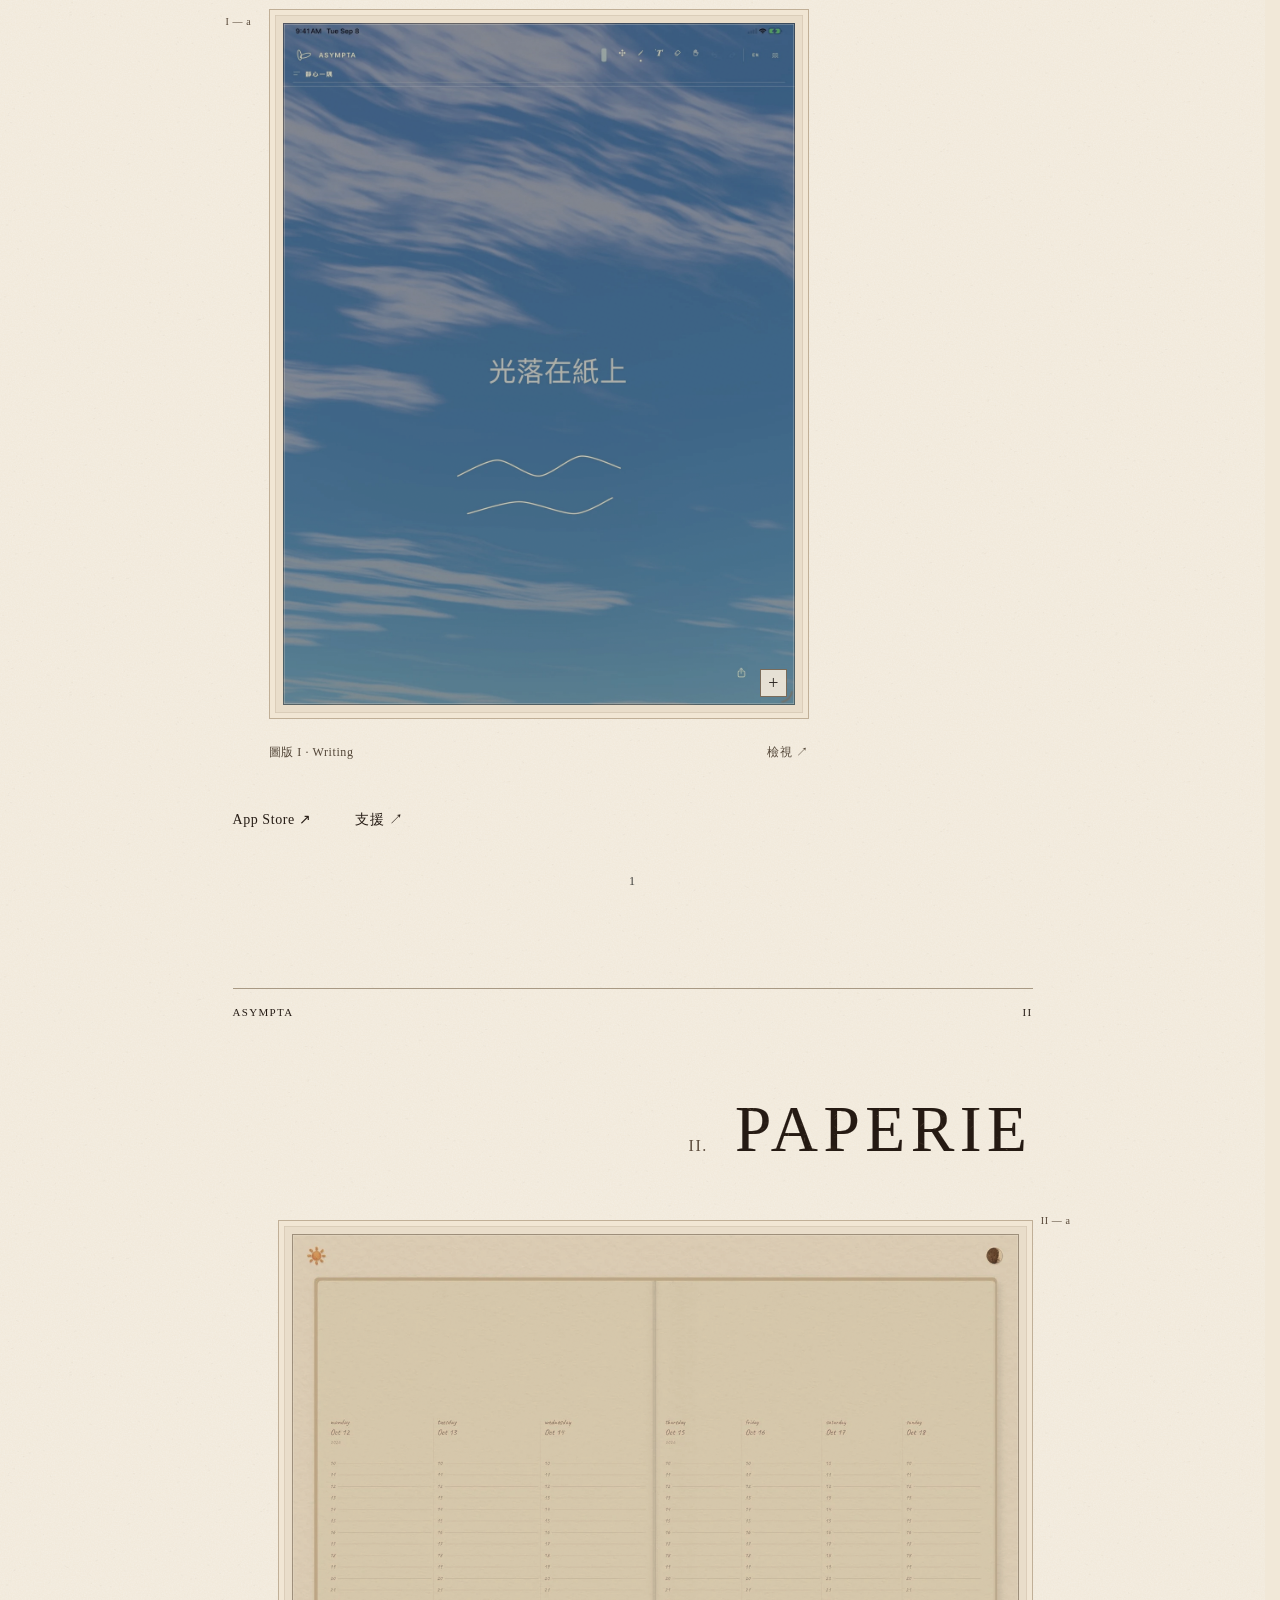
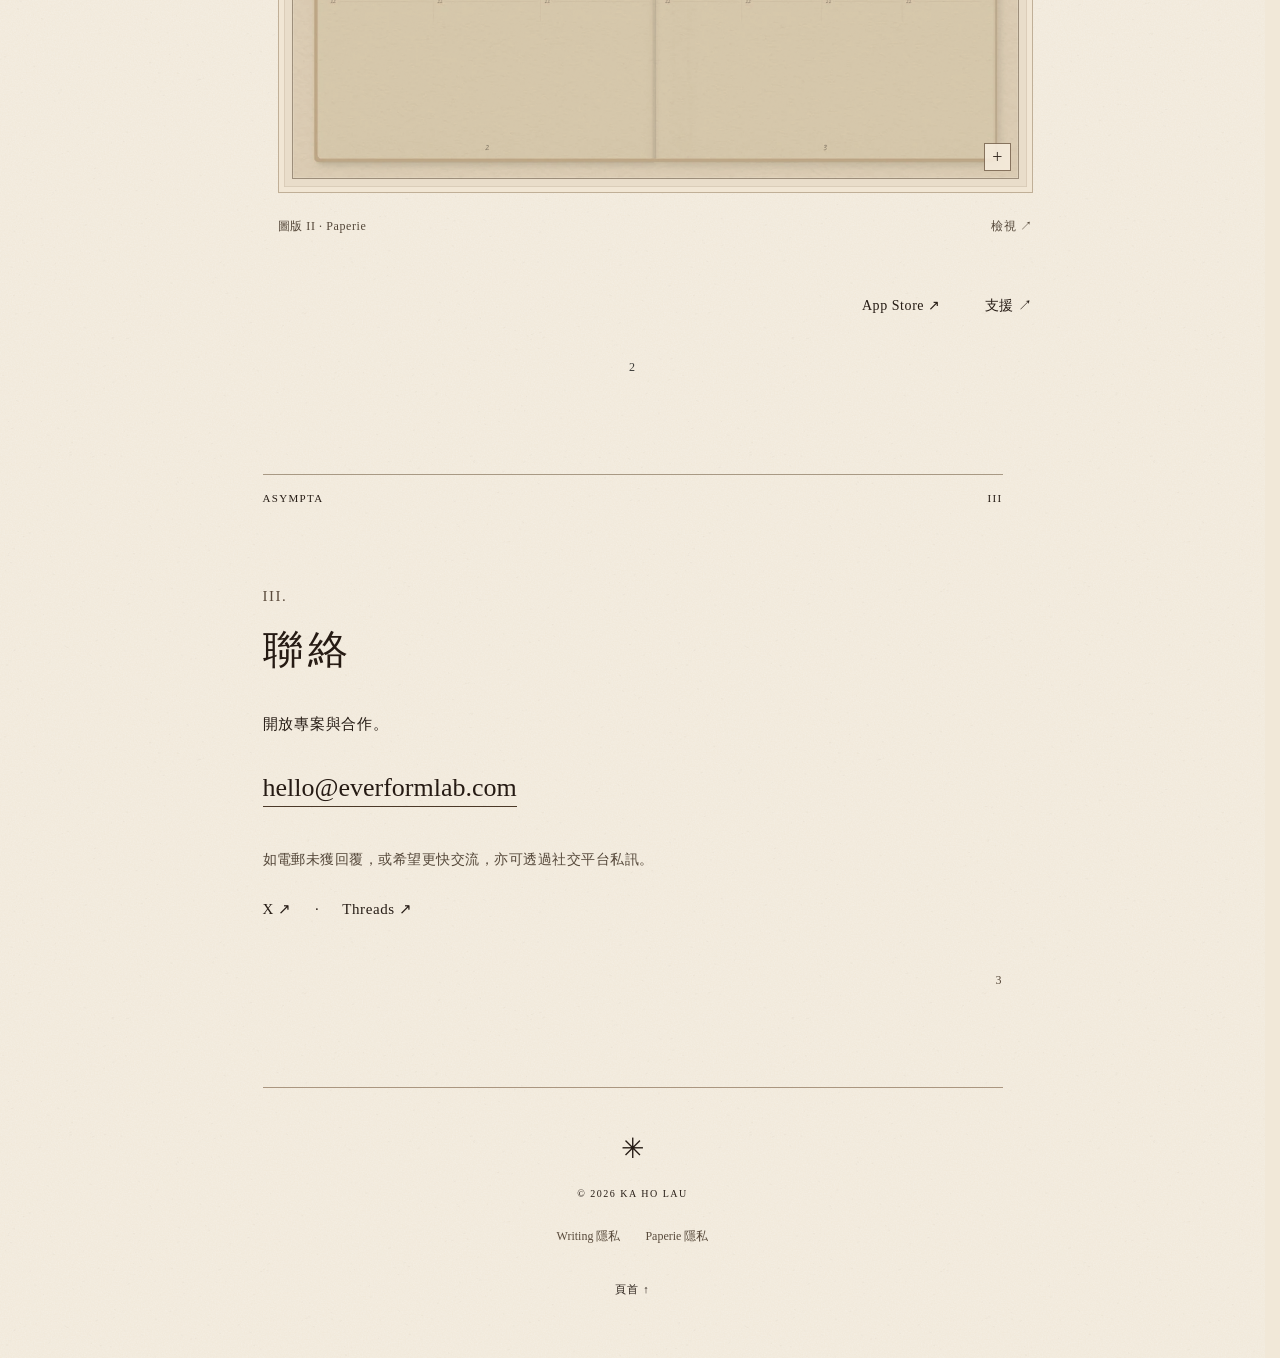
==== commit e135c753: "Render portfolio typography as letterpress ink absorbed into paper" ====
--- a/index.html
+++ b/index.html
@@ -14,7 +14,7 @@
 <meta name="twitter:card" content="summary_large_image">
 <link rel="canonical" href="https://okok147.github.io/asympta-portfolio/">
 <link rel="icon" href="assets/folio/mark.svg" type="image/svg+xml">
-<link rel="stylesheet" href="folio.css?v=20261031-6">
+<link rel="stylesheet" href="folio.css?v=20261031-7">
 <script defer src="folio.js?v=20261031-6"></script>
 <title>Asympta — Ka Ho Lau</title>
 </head>
--- a/folio.css
+++ b/folio.css
@@ -18,7 +18,7 @@
 .edition{font:11px/1.6 var(--serif);letter-spacing:.18em;margin-bottom:63px}
 .title-page h1{font:400 clamp(44px,6.4vw,86px)/1.1 var(--serif);letter-spacing:.17em;text-indent:.17em;margin:0;white-space:nowrap}
 .print-type{color:var(--ink)}
-@supports (-webkit-background-clip:text){.print-type{background:var(--ink) url("assets/folio/ink.svg") repeat;-webkit-background-clip:text;background-clip:text;-webkit-text-fill-color:transparent}}
+@supports (-webkit-background-clip:text){.print-type{background:var(--ink) url("assets/folio/letterpress-ink.svg") repeat;-webkit-background-clip:text;background-clip:text;-webkit-text-fill-color:transparent}}
 .title-rule{width:40px;border-top:1px solid var(--ink);margin:27px 0 24px}
 .author{font:12px/1.6 var(--serif);letter-spacing:.16em;margin:0}
 
@@ -388,3 +388,85 @@
   .title-page .edition { margin-bottom:clamp(45px,7svh,65px); }
   .title-page .cover-index { margin-top:clamp(84px,12svh,116px); }
 }
+
+
+/* Letterpress typography and absorbed pigment — October 2026.
+   Paper fibers interrupt the ink INSIDE the glyph; this is not
+   a noise sheet placed over all content. Small text remains solid. */
+:root {
+  --ink:#261c15;
+  --muted:#594b3c;
+  --serif:"Baskerville","Iowan Old Style","Hoefler Text","Palatino","Times New Roman","Songti TC",serif;
+  --cjk:"Songti TC","STSong","Noto Serif TC","Source Han Serif TC","PMingLiU",serif;
+}
+body, #viewer {
+  color:var(--ink);
+  text-rendering:optimizeLegibility;
+  font-kerning:normal;
+  font-optical-sizing:auto;
+  -webkit-font-smoothing:auto;
+}
+.title-page h1,
+.work-heading h2,
+.contents .section-title,
+.correspondence .section-title,
+.viewer-title h2,
+.index-name,
+.email {
+  text-shadow:none;
+  font-synthesis:none;
+}
+.title-page h1 {
+  font-family:var(--serif);
+  font-weight:400;
+  letter-spacing:.145em;
+  text-indent:.145em;
+}
+.work-heading h2,.viewer-title h2 { font-family:var(--serif);font-weight:400; }
+.index-name { font-family:var(--serif); font-weight:400; }
+html[lang="zh-Hant"] .section-title,
+html[lang="zh-Hant"] .index-name:lang(zh-Hant),
+html[lang="zh-Hant"] .availability,
+html[lang="zh-Hant"] .contact-note {
+  font-family:var(--cjk);
+}
+.edition,.author,.running-line,.chapter-number,.index-roman,
+.folio-number,.plate figcaption,.contact-note,.availability,
+.running-head,.colophon {
+  text-shadow:none;
+  font-feature-settings:"kern" 1,"liga" 1;
+}
+@supports (-webkit-background-clip:text) {
+  .print-type,.index-name,.email,.viewer-title h2 {
+    background-color:var(--ink);
+    background-image:url("assets/folio/letterpress-ink.svg");
+    background-repeat:repeat;
+    background-size:288px 288px;
+    -webkit-background-clip:text;
+    background-clip:text;
+    -webkit-text-fill-color:transparent;
+  }
+  /* Barely extruded edge simulates ink pressure, not a drop shadow. */
+  .title-page .print-type,.work-heading .print-type {
+    -webkit-text-stroke:.12px rgba(42,27,19,.25);
+  }
+}
+@media (max-width:540px) {
+  .title-page h1 { letter-spacing:.12em; text-indent:.12em; }
+  .index-name { -webkit-text-stroke:0; }
+}
+@media (prefers-contrast:more),(forced-colors:active) {
+  .print-type,.index-name,.email,.viewer-title h2 {
+    background:none!important;
+    -webkit-text-fill-color:currentColor!important;
+    -webkit-text-stroke:0!important;
+  }
+}
+@media print {
+  .print-type,.index-name,.email,.viewer-title h2 {
+    background:none!important;
+    -webkit-text-fill-color:currentColor!important;
+    -webkit-text-stroke:0!important;
+    color:#000!important;
+  }
+}
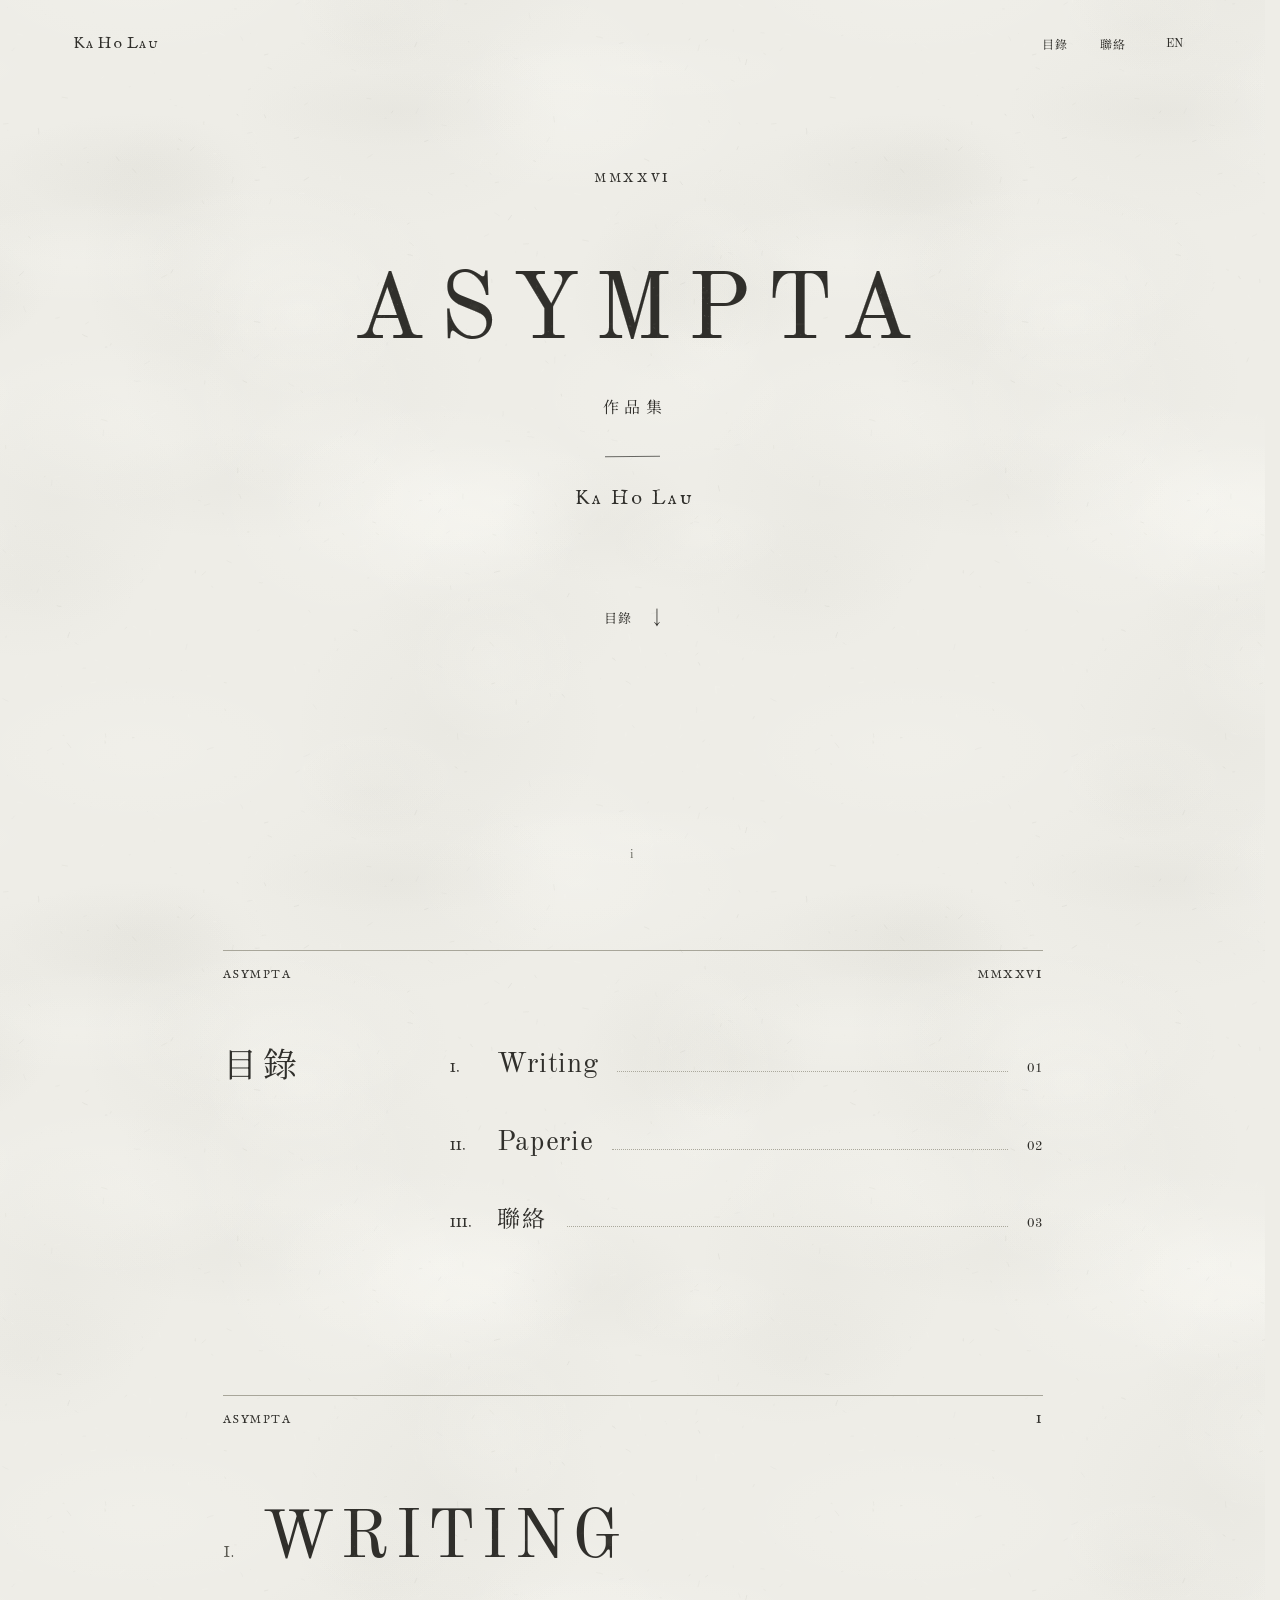
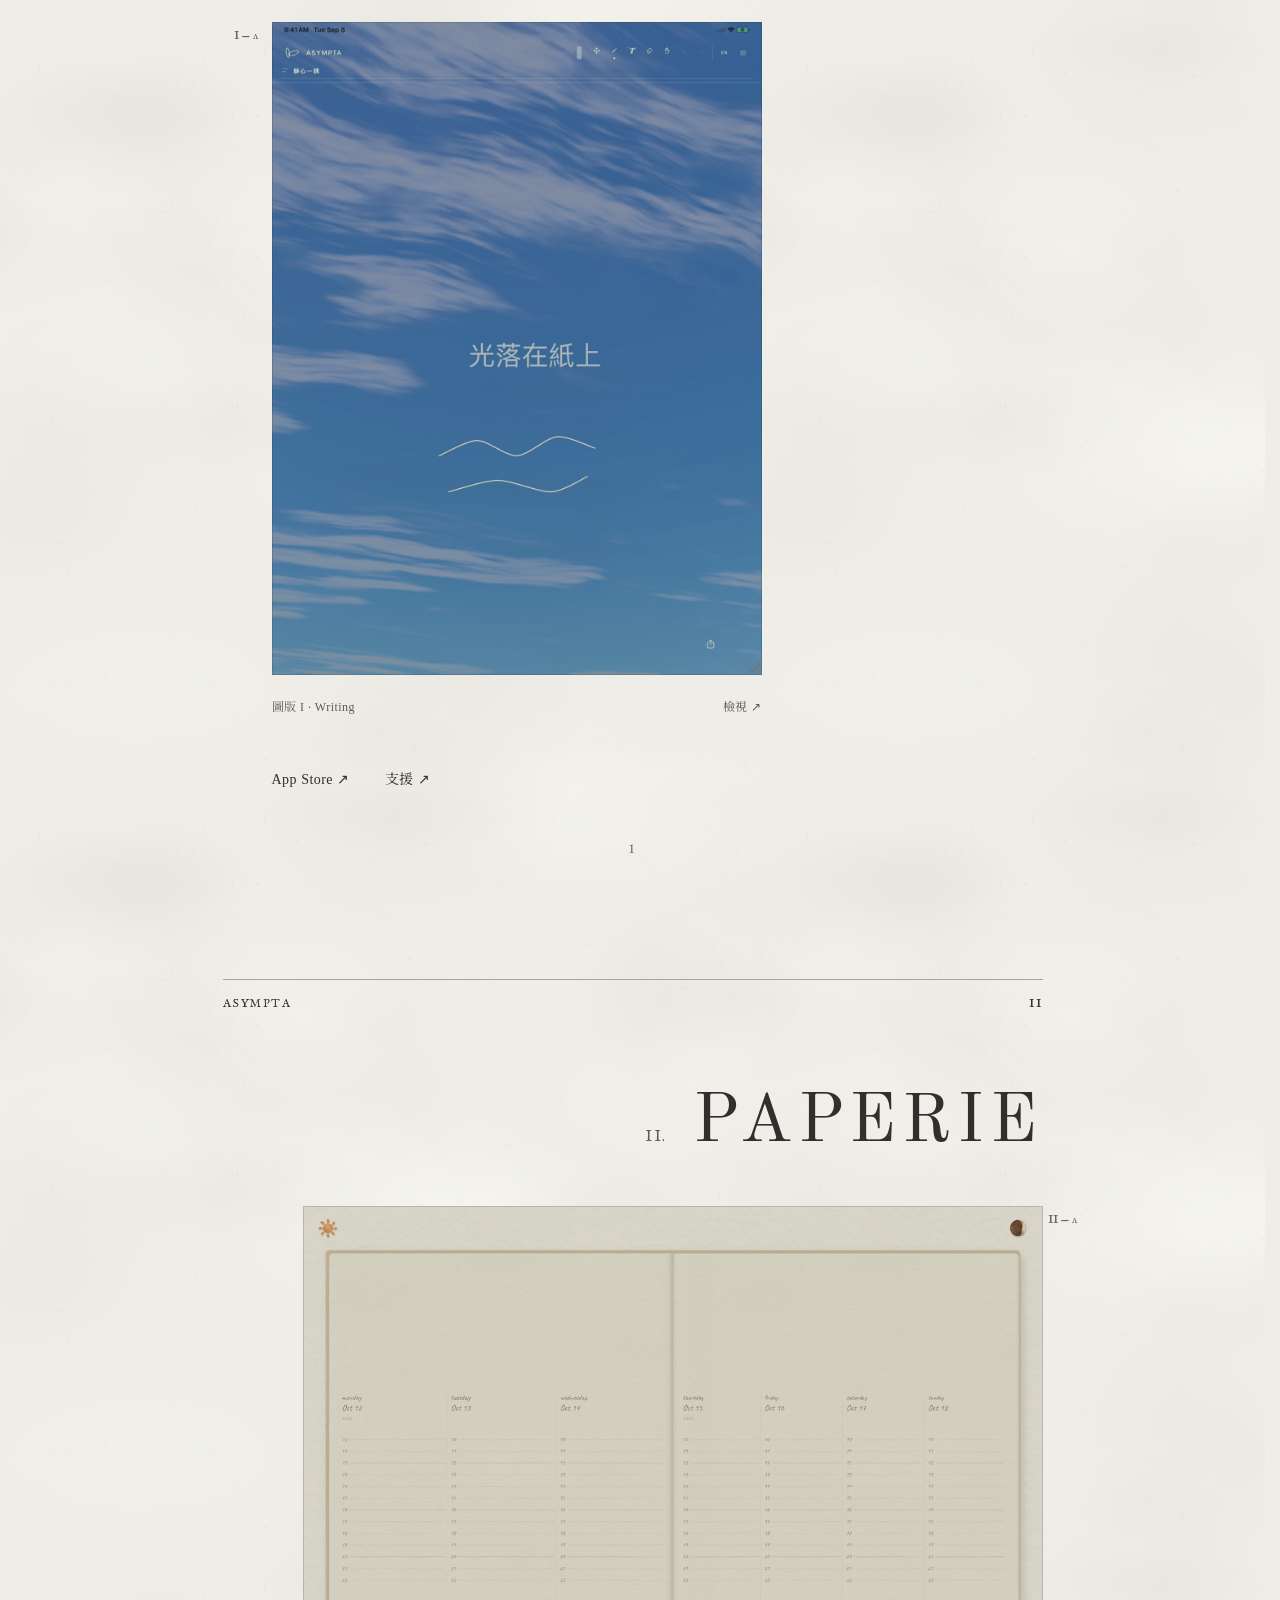
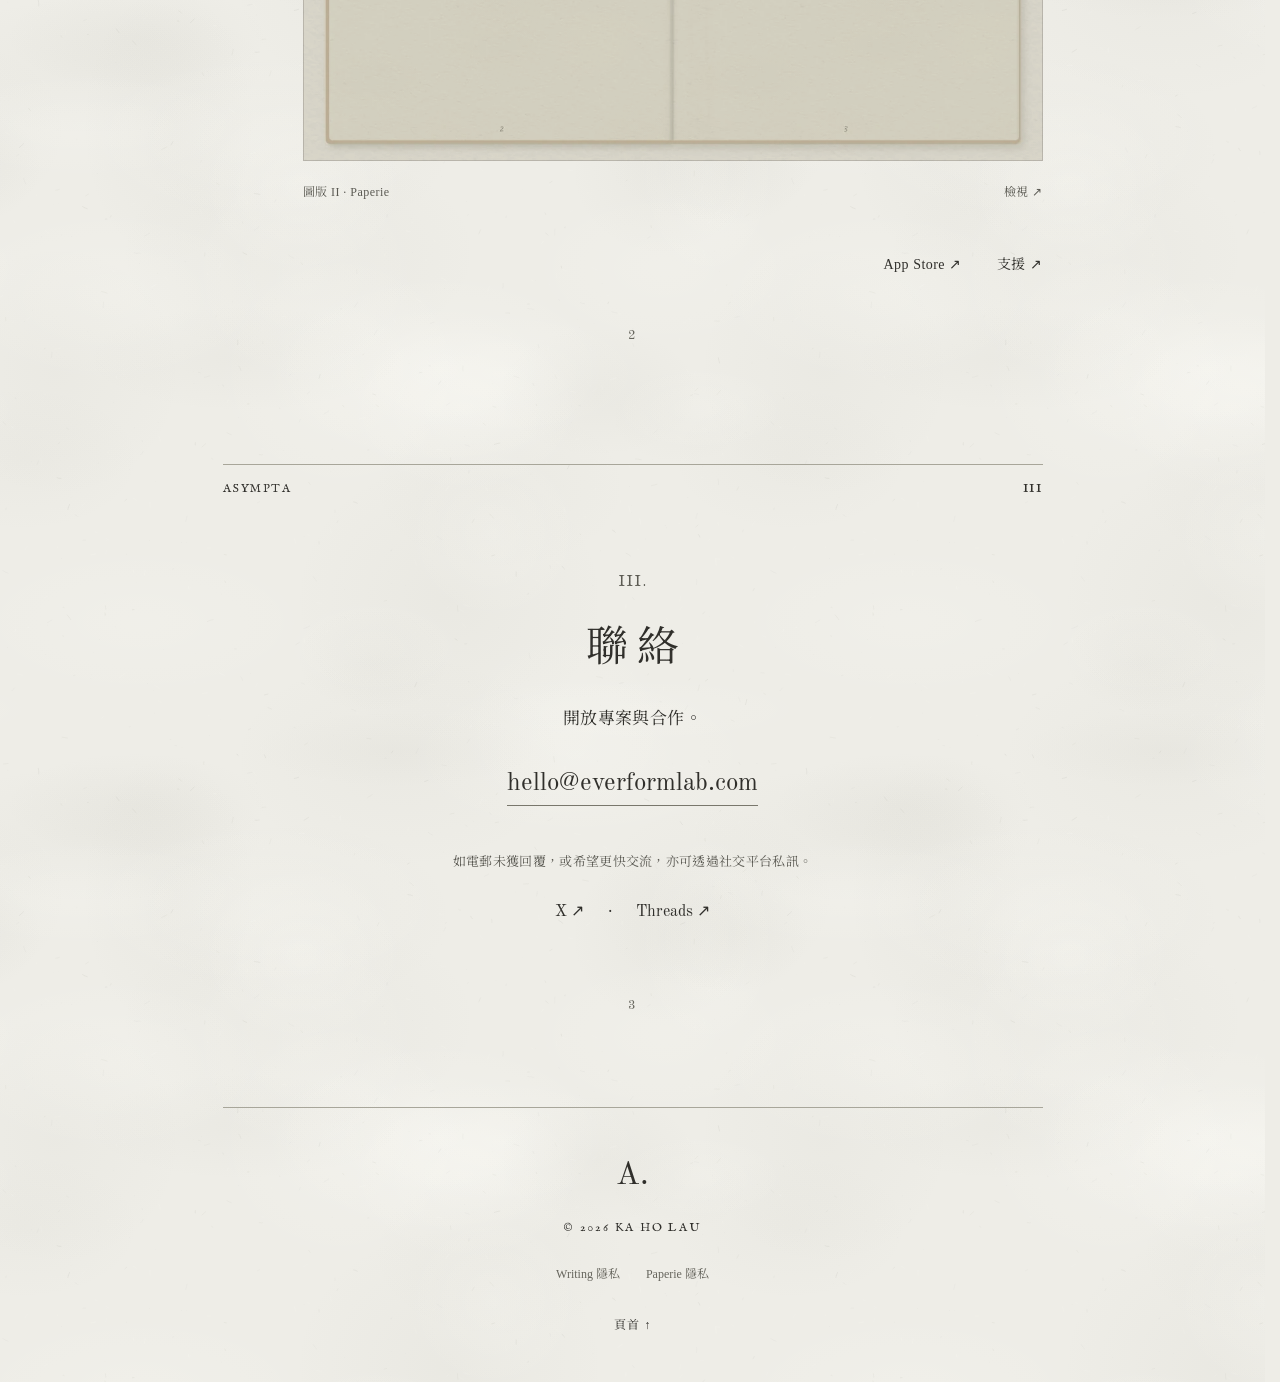
==== commit 9b11923d: "Recast portfolio as a printed folio with authentic type and neutral paper Self-host licensed Old Sta" ====
--- a/index.html
+++ b/index.html
@@ -3,7 +3,7 @@
 <head>
 <meta charset="utf-8">
 <meta name="viewport" content="width=device-width, initial-scale=1">
-<meta name="theme-color" content="#f1e8d8">
+<meta name="theme-color" content="#eeede7">
 <meta name="color-scheme" content="light">
 <meta name="description" content="Asympta — Ka Ho Lau。作品與聯絡。">
 <meta property="og:type" content="website">
@@ -14,23 +14,30 @@
 <meta name="twitter:card" content="summary_large_image">
 <link rel="canonical" href="https://okok147.github.io/asympta-portfolio/">
 <link rel="icon" href="assets/folio/mark.svg" type="image/svg+xml">
-<link rel="stylesheet" href="folio.css?v=20261031-7">
-<script defer src="folio.js?v=20261031-6"></script>
+<link rel="preload" href="assets/fonts/old-standard-regular.woff2" as="font" type="font/woff2" crossorigin>
+<link rel="preload" href="assets/fonts/fell-english-sc.woff2" as="font" type="font/woff2" crossorigin>
+<link rel="preload" href="assets/fonts/noto-serif-tc-regular.woff2" as="font" type="font/woff2" crossorigin>
+<link rel="stylesheet" href="folio.css?v=20261101-1">
+<script defer src="folio.js?v=20261101-1"></script>
 <title>Asympta — Ka Ho Lau</title>
 </head>
 <body id="top">
 <a class="skip" href="#contents" data-i18n="skip">跳至目錄</a>
 <header class="running-head">
+  <a class="running-author" href="#top" lang="en">Ka Ho Lau</a>
+  <nav data-i18n-aria="navigation" aria-label="導覽">
   <a href="#contents" data-i18n="contents">目錄</a>
   <a href="#contact" data-i18n="contact">聯絡</a>
   <button class="language" type="button" aria-label="Switch to English" hidden>EN</button>
+  </nav>
 </header>
 <main>
   <section class="title-page" aria-labelledby="site-title">
-    <div class="edition" aria-hidden="true">MMXXVI <span class="edition-rule" aria-hidden="true"></span> KA HO LAU</div>
-    <h1 id="site-title" class="print-type">ASYMPTA</h1>
+    <div class="edition" lang="en" aria-hidden="true">MMXXVI</div>
+    <h1 id="site-title" class="print-type" lang="en">ASYMPTA</h1>
+    <p class="cover-kind" data-i18n="portfolio">作品集</p>
     <div class="title-rule" aria-hidden="true"></div>
-    <p class="author">KA HO LAU</p>
+    <p class="author" lang="en">Ka Ho Lau</p>
     <a class="cover-index" href="#contents"><span data-i18n="contents">目錄</span><span class="down" aria-hidden="true">↓</span></a>
     <span class="folio-number" aria-hidden="true">i</span>
   </section>
@@ -39,15 +46,15 @@
     <div class="running-line" aria-hidden="true"><span>ASYMPTA</span><span>MMXXVI</span></div>
     <h2 id="contents-title" class="section-title" data-i18n="contents">目錄</h2>
     <ol class="index-list">
-      <li><a href="#writing"><span class="index-roman" aria-hidden="true">I.</span><span class="index-name">Writing</span><span class="leader" aria-hidden="true"></span><span aria-hidden="true">01</span></a></li>
-      <li><a href="#paperie"><span class="index-roman" aria-hidden="true">II.</span><span class="index-name">Paperie</span><span class="leader" aria-hidden="true"></span><span aria-hidden="true">02</span></a></li>
+      <li><a href="#writing"><span class="index-roman" aria-hidden="true">I.</span><span class="index-name" lang="en">Writing</span><span class="leader" aria-hidden="true"></span><span aria-hidden="true">01</span></a></li>
+      <li><a href="#paperie"><span class="index-roman" aria-hidden="true">II.</span><span class="index-name" lang="en">Paperie</span><span class="leader" aria-hidden="true"></span><span aria-hidden="true">02</span></a></li>
       <li><a href="#contact"><span class="index-roman" aria-hidden="true">III.</span><span class="index-name" data-i18n="contact">聯絡</span><span class="leader" aria-hidden="true"></span><span aria-hidden="true">03</span></a></li>
     </ol>
   </nav>
 
   <article id="writing" class="work leaf" aria-labelledby="writing-title">
     <div class="running-line" aria-hidden="true"><span>ASYMPTA</span><span>I</span></div>
-    <header class="work-heading"><span class="chapter-number" aria-hidden="true">I.</span><h2 id="writing-title" class="print-type">Writing</h2></header>
+    <header class="work-heading"><span class="chapter-number" aria-hidden="true">I.</span><h2 id="writing-title" class="print-type" lang="en">Writing</h2></header>
     <figure class="plate writing-plate" data-plate>
       <span class="plate-side" aria-hidden="true">I — a</span>
       <a class="plate-link" href="assets/writing-ipad-2.webp" data-open="writing" data-i18n-aria="openWriting" aria-label="檢視 Writing 圖版">
@@ -63,7 +70,7 @@
 
   <article id="paperie" class="work leaf" aria-labelledby="paperie-title">
     <div class="running-line" aria-hidden="true"><span>ASYMPTA</span><span>II</span></div>
-    <header class="work-heading"><span class="chapter-number" aria-hidden="true">II.</span><h2 id="paperie-title" class="print-type">Paperie</h2></header>
+    <header class="work-heading"><span class="chapter-number" aria-hidden="true">II.</span><h2 id="paperie-title" class="print-type" lang="en">Paperie</h2></header>
     <figure class="plate paperie-plate" data-plate>
       <span class="plate-side" aria-hidden="true">II — a</span>
       <a class="plate-link" href="assets/paperie-ipad-2.webp" data-open="paperie" data-i18n-aria="openPaperie" aria-label="檢視 Paperie 圖版">
@@ -82,14 +89,14 @@
     <span class="chapter-number" aria-hidden="true">III.</span>
     <h2 id="contact-title" class="section-title print-type" data-i18n="contact">聯絡</h2>
     <p class="availability" data-i18n="availability">開放專案與合作。</p>
-    <a class="email" href="mailto:hello@everformlab.com?subject=Project%20%26%20Collaboration" data-email>hello@everformlab.com</a>
+    <a class="email" href="mailto:hello@everformlab.com?subject=Project%20%26%20Collaboration" data-email lang="en">hello@everformlab.com</a>
     <p class="contact-note" data-i18n="contactNote">如電郵未獲回覆，或希望更快交流，亦可透過社交平台私訊。</p>
     <div class="social"><a href="https://x.com/oklauuuuu" target="_blank" rel="noopener noreferrer" data-i18n-aria="xAria" aria-label="透過 X 聯繫 @oklauuuuu">X ↗</a><span aria-hidden="true">·</span><a href="https://www.threads.com/@oklauuuuu" target="_blank" rel="noopener noreferrer" data-i18n-aria="threadsAria" aria-label="透過 Threads 聯繫 @oklauuuuu">Threads ↗</a></div>
     <span class="folio-number" aria-hidden="true">3</span>
   </section>
 </main>
 <footer class="colophon">
-  <span class="printer-mark" aria-hidden="true">✳</span>
+  <span class="printer-mark" aria-hidden="true">A.</span>
   <p>© 2026 KA HO LAU</p>
   <nav data-i18n-aria="privacyAria" aria-label="隱私政策"><a href="https://okok147.github.io/asympta-support/privacy/" data-i18n="writingPrivacy">Writing 隱私</a><a href="https://okok147.github.io/asympta-paperie-support/privacy/" data-i18n="paperiePrivacy">Paperie 隱私</a></nav>
   <a class="back-top" href="#top" data-i18n="backTop">頁首 ↑</a>
@@ -98,7 +105,7 @@
 <dialog id="viewer" aria-labelledby="viewer-title">
   <div class="viewer-sheet">
     <header class="viewer-head"><span id="viewer-series">ASYMPTA</span><div><button class="language" type="button" aria-label="Switch to English" hidden>EN</button><button type="button" class="close-viewer" data-close data-i18n="close">關閉 ×</button></div></header>
-    <div class="viewer-title"><span id="viewer-folio" aria-hidden="true">I.</span><h2 id="viewer-title">Writing</h2></div>
+    <div class="viewer-title"><span id="viewer-folio" aria-hidden="true">I.</span><h2 id="viewer-title" class="print-type" lang="en">Writing</h2></div>
     <figure class="viewer-figure"><div class="viewer-media"><img id="viewer-image" alt=""><video id="viewer-video" controls playsinline preload="none" poster="assets/paperie-film-poster.jpg" hidden><source src="assets/paperie-film.mp4" type="video/mp4"><span data-i18n="videoFallback">瀏覽器無法播放影片。</span></video><span class="print-pass" aria-hidden="true"></span></div><figcaption id="viewer-caption"></figcaption><p id="media-error" role="status" hidden data-i18n="mediaError">媒體載入失敗。</p></figure>
     <div class="viewer-footer"><button type="button" data-prev data-i18n="previous">← 上一頁</button><output id="viewer-counter" aria-live="polite" aria-atomic="true">01 / 03</output><button type="button" data-next data-i18n="next">下一頁 →</button></div>
     <div class="viewer-links"><a id="viewer-store" href="https://apps.apple.com/app/id6800755232" data-i18n="appStore">App Store ↗</a><a id="viewer-support" href="https://okok147.github.io/asympta-support/" data-i18n="support">支援 ↗</a></div>
--- a/folio.css
+++ b/folio.css
@@ -1,472 +1,325 @@
-/* Asympta / Folio. One stylesheet, one typographic system. */
-:root{color-scheme:light;--paper:#fafaf8;--ink:#242420;--muted:#65655f;--line:#b5b5ac;--serif:"Baskerville","Iowan Old Style","EB Garamond","Times New Roman","Songti TC","Noto Serif CJK TC",serif;--cjk:"Songti TC","Noto Serif TC","Noto Serif CJK TC","PMingLiU",serif;--measure:760px}
-*,*::before,*::after{box-sizing:border-box}
-html{scroll-behavior:smooth;scrollbar-gutter:stable;scroll-padding-top:35px}
-body{margin:0;background:var(--paper) url("assets/folio/paper.svg") repeat;color:var(--ink);font:16px/1.7 var(--serif);font-kerning:normal;-webkit-font-smoothing:antialiased}
-:lang(zh-Hant){font-family:var(--cjk)}
-a{color:inherit;text-decoration:none;text-underline-offset:.3em}
-a:hover{text-decoration:underline;text-decoration-thickness:1px}
-button{font:inherit;color:inherit;background:none;border:0;padding:0;cursor:pointer}button:disabled{cursor:default;opacity:.35}
-a,button{-webkit-tap-highlight-color:transparent}button:hover{text-decoration:underline;text-underline-offset:.3em}
-a:focus-visible,button:focus-visible,video:focus-visible{outline:1.5px solid var(--ink);outline-offset:6px}
-[hidden]{display:none!important}::selection{background:#d8d8cf;color:#111}
-.skip{position:fixed;left:15px;top:-100px;z-index:20;background:var(--paper);padding:12px}.skip:focus{top:12px}
-.running-head{width:min(100% - 80px,1120px);margin:0 auto;display:flex;justify-content:flex-end;align-items:center;gap:28px;min-height:94px;font-size:12px;letter-spacing:.12em}
-.running-head a,.language{display:inline-flex;align-items:center;justify-content:center;min-height:44px;min-width:34px}
-.language{font:12px var(--serif);letter-spacing:.06em}
-.title-page{width:min(100% - 48px,680px);min-height:740px;min-height:max(730px,calc(100svh - 94px));margin:0 auto;display:flex;align-items:center;flex-direction:column;position:relative;text-align:center;padding:47px 0 50px}
-.edition{font:11px/1.6 var(--serif);letter-spacing:.18em;margin-bottom:63px}
-.title-page h1{font:400 clamp(44px,6.4vw,86px)/1.1 var(--serif);letter-spacing:.17em;text-indent:.17em;margin:0;white-space:nowrap}
-.print-type{color:var(--ink)}
-@supports (-webkit-background-clip:text){.print-type{background:var(--ink) url("assets/folio/letterpress-ink.svg") repeat;-webkit-background-clip:text;background-clip:text;-webkit-text-fill-color:transparent}}
-.title-rule{width:40px;border-top:1px solid var(--ink);margin:27px 0 24px}
-.author{font:12px/1.6 var(--serif);letter-spacing:.16em;margin:0}
-
-
-
-.cover-index{font-size:12px;letter-spacing:.12em;display:flex;align-items:center;gap:17px;min-height:44px}
-.cover-index .down{font:18px/1 var(--serif);letter-spacing:0}
-.folio-number{display:block;text-align:center;font:12px/1.4 var(--serif);letter-spacing:.08em;color:var(--muted);margin-top:58px}
-.title-page>.folio-number{margin-top:auto;padding-top:26px}
-.leaf{max-width:var(--measure);width:calc(100% - 64px);margin:0 auto;position:relative;scroll-margin-top:28px}
-.running-line{display:flex;align-items:center;justify-content:space-between;border-top:1px solid var(--line);padding-top:13px;font:10px/1.5 var(--serif);letter-spacing:.13em}
-.contents{max-width:610px;padding-top:83px;padding-bottom:125px}
-.section-title{font:400 35px/1.4 var(--serif);letter-spacing:.1em;text-align:center;margin:40px 0 37px}
-html[lang="zh-Hant"] .section-title{font-family:var(--cjk);font-size:30px;letter-spacing:.26em;text-indent:.26em}
-.index-list{list-style:none;margin:0;padding:0 9px}
-.index-list a{display:flex;align-items:baseline;gap:16px;min-height:61px;padding:17px 0;font-size:16px;line-height:1.7}
-.index-list a:hover{text-decoration:none}.index-list a:hover .index-name{text-decoration:underline;text-underline-offset:.3em}
-.index-roman{width:32px;flex-shrink:0;font:12px var(--serif)}
-.index-name{font:20px var(--serif);letter-spacing:.04em}
-.index-name:lang(zh-Hant){font-family:var(--cjk);font-size:17px;letter-spacing:.1em}
-.leader{flex:1;min-width:8px;border-bottom:1px dotted var(--line);margin:0 1px 5px}
-.index-list a>span:last-child{font:12px var(--serif)}
-.work{padding-bottom:112px}
-.work-heading{text-align:center;padding:59px 0 40px}
-.chapter-number{font:12px/1.7 var(--serif);letter-spacing:.1em}
-.work-heading h2{font:400 48px/1.3 var(--serif);letter-spacing:.1em;margin:15px 0 0;text-transform:uppercase}
-.plate{position:relative;margin:0 auto 31px}
-.writing-plate{max-width:425px}.paperie-plate{max-width:700px;padding-top:12px;padding-bottom:12px}
-.plate-link{display:block;position:relative;isolation:isolate;overflow:hidden;cursor:zoom-in}
-.plate-link>img{display:block;width:100%;height:auto;mix-blend-mode:multiply;filter:contrast(1.035)}
-.plate-link::after{content:"";position:absolute;inset:0;border:1px solid #24242055;pointer-events:none}
-.plate-side{position:absolute;left:-43px;top:5px;font:10px/1.6 var(--serif);color:var(--muted);letter-spacing:.06em}
-.plate-open{position:absolute;right:9px;bottom:8px;font:18px/1 var(--serif);background:var(--paper);padding:4px 7px;color:var(--ink);opacity:0;transition:opacity .2s}
-.plate-link:hover .plate-open,.plate-link:focus-visible .plate-open{opacity:1}
-.plate figcaption{display:flex;align-items:baseline;justify-content:space-between;gap:20px;margin-top:15px;font-size:11px;line-height:1.8;letter-spacing:.055em;color:#4e4e48}
-.plate figcaption a{padding:8px 0;min-height:35px;white-space:nowrap}
-.work-links{display:flex;justify-content:center;flex-wrap:wrap;gap:31px;font:13px/1.8 var(--serif);letter-spacing:.04em;margin:20px auto 0}
-.work-links a{min-height:44px;display:flex;align-items:center}
-.work-links a:lang(zh-Hant){font-family:var(--cjk)}
-.print-pass{pointer-events:none;position:absolute;inset:0;opacity:0;z-index:1;background:repeating-linear-gradient(0deg,transparent 0 2px,#fafaf85c 2px 3px);mix-blend-mode:screen}
-.correspondence{max-width:610px;text-align:center;padding-bottom:90px}
-.correspondence>.chapter-number{display:block;margin-top:66px}
-.correspondence .section-title{margin:20px 0 32px}
-.availability{font-size:14px;letter-spacing:.05em;margin:0 0 29px}
-.email{font:22px/1.8 var(--serif);border-bottom:1px solid var(--ink);padding-bottom:4px;overflow-wrap:anywhere}
-.contact-note{max-width:385px;font-size:13px;line-height:2;letter-spacing:.035em;margin:44px auto 17px;color:#55554f;text-wrap:pretty}
-.social{display:flex;justify-content:center;align-items:center;gap:21px;font:14px/1.7 var(--serif);letter-spacing:.04em}
-.social a{min-height:44px;display:flex;align-items:center}
-.colophon{text-align:center;max-width:610px;width:calc(100% - 64px);margin:0 auto;padding:44px 0 47px;border-top:1px solid var(--line)}
-.printer-mark{font:28px var(--serif)}
-.colophon p{font:10px var(--serif);letter-spacing:.15em;margin:22px 0 15px}
-.colophon nav{display:flex;justify-content:center;flex-wrap:wrap;gap:25px;font-size:11px;color:var(--muted)}
-.colophon nav a{min-height:44px;display:flex;align-items:center}
-.back-top{display:inline-flex;align-items:center;min-height:44px;font-size:11px;margin-top:9px;letter-spacing:.1em}
-/* The reader is another sheet, not a card laid over the website. */
-#viewer{color:var(--ink);background:var(--paper) url("assets/folio/paper.svg") repeat;width:min(1100px,calc(100vw - 48px));height:calc(100dvh - 48px);max-width:none;max-height:none;padding:0;border:1px solid #91918a;overscroll-behavior:contain;scrollbar-gutter:stable}
-#viewer::backdrop{background:#f9f9f7ed}
-.viewer-sheet{min-height:100%;padding:0 45px 25px}
-.viewer-head{display:flex;justify-content:space-between;align-items:center;gap:20px;border-bottom:1px solid var(--line);min-height:69px;font:11px var(--serif);letter-spacing:.14em}
-.viewer-head>div{display:flex;align-items:center;gap:21px}
-.close-viewer{font-size:12px;min-height:44px;min-width:55px;letter-spacing:.04em}
-.viewer-title{text-align:center;padding:29px 0 24px;font:12px var(--serif)}
-.viewer-title h2{font:400 31px/1.3 var(--serif);letter-spacing:.08em;margin:10px 0 0}
-.viewer-figure{margin:0 auto;max-width:790px}
-.viewer-media{position:relative;display:flex;align-items:center;justify-content:center;min-height:210px;overflow:hidden}
-#viewer-image{display:block;max-width:100%;width:auto;height:auto;max-height:50dvh;object-fit:contain}
-#viewer-image.is-print{mix-blend-mode:multiply}
-#viewer-video{display:block;width:100%;max-height:50dvh;aspect-ratio:1554/1080;object-fit:contain;background:#222}
-#viewer-caption{min-height:28px;margin:16px 0 0;text-align:center;font-size:11px;line-height:1.8;letter-spacing:.035em}
-#media-error{text-align:center;font-size:13px;color:#5f2219;margin:10px 0}
-.viewer-footer{display:grid;grid-template-columns:1fr auto 1fr;align-items:center;gap:17px;border-top:1px solid var(--line);padding-top:11px;margin:22px auto 0;max-width:790px;font-size:12px}
-.viewer-footer button{min-height:44px}.viewer-footer [data-prev]{justify-self:start}.viewer-footer [data-next]{justify-self:end}
-#viewer-counter{font:12px/1.6 var(--serif);letter-spacing:.12em}
-.viewer-links{display:flex;justify-content:center;align-items:center;gap:30px;font-size:12px;margin-top:9px}
-.viewer-links a{min-height:40px;display:flex;align-items:center}
-body.has-viewer{overflow:hidden}
-@media(max-width:800px){.running-head{width:calc(100% - 48px);min-height:78px;gap:21px}.title-page{min-height:690px;min-height:max(650px,calc(100svh - 78px));padding-top:37px}.title-page h1{font-size:64px}.edition{margin-bottom:57px}.leaf{width:calc(100% - 64px)}.paperie-plate{width:100%}.plate-side{left:-27px;font-size:9px}.work-heading{padding-top:47px}.work-heading h2{font-size:43px}.contents{padding-top:55px;padding-bottom:93px}}
-@media(max-width:540px){body{font-size:15px}.running-head{min-height:68px;width:calc(100% - 36px);gap:20px;font-size:11px}.title-page{width:calc(100% - 36px);min-height:640px;min-height:max(620px,calc(100svh - 68px));padding:29px 0 37px}.edition{font-size:10px;margin-bottom:52px}.title-page h1{font-size:clamp(35px,10.2vw,53px);letter-spacing:.14em;text-indent:.14em}.title-rule{margin-top:23px;margin-bottom:21px;width:30px}.author{font-size:11px}.cover-index{font-size:11px}.title-page>.folio-number{padding-top:23px}.leaf{width:calc(100% - 48px)}.running-line{font-size:9px}.contents{padding-top:40px;padding-bottom:80px}.section-title{font-size:28px;margin-top:36px}.index-list{padding:0}.index-list a{gap:10px}.index-name{font-size:20px}.index-roman{width:26px}.index-name:lang(zh-Hant){font-size:17px}.work{padding-bottom:80px}.work-heading{padding:42px 0 31px}.work-heading h2{font-size:36px}.plate-side{left:-18px;top:0;font-size:8px;writing-mode:vertical-rl;letter-spacing:.08em}.plate-open{opacity:1;font-size:15px;right:5px;bottom:5px;padding:3px 6px}.plate figcaption{font-size:10px;gap:12px;margin-top:9px}.work-links{font-size:12px;margin-top:6px;gap:29px}.work>.folio-number{margin-top:35px}.paperie-plate{padding-top:18px;padding-bottom:24px}.correspondence>.chapter-number{margin-top:50px}.correspondence .section-title{font-size:28px}.availability{font-size:13px}.email{font-size:20px}.contact-note{font-size:12px;margin-top:37px;max-width:290px}.social{font-size:13px}.correspondence{padding-bottom:65px}.colophon{width:calc(100% - 48px);padding-bottom:28px}#viewer{width:100%;height:100dvh;max-height:100dvh;border:0}.viewer-sheet{padding:0 22px 23px}.viewer-head{min-height:62px;font-size:10px}.viewer-head>div{gap:13px}.viewer-title{padding-top:24px}.viewer-title h2{font-size:28px}.reproduction-switch{font-size:11px;gap:14px;margin-bottom:12px}.viewer-media{min-height:220px}#viewer-image,#viewer-video{max-height:45dvh}.viewer-footer{font-size:11px;gap:12px}.viewer-links{font-size:11px}.viewer-head .close-viewer{font-size:11px;min-width:50px}#viewer-caption{font-size:10px}}
-@media(prefers-reduced-motion:reduce){html{scroll-behavior:auto}*,*::before,*::after{animation:none!important;transition:none!important}.print-pass{display:none!important}}
-@media print{body{background:#fff;color:#000}.running-head,.cover-index,.work-links,.plate-open,.print-pass,.language,.back-top,.skip,#viewer{display:none!important}.title-page{min-height:90vh;page-break-after:always}.leaf{width:90%;break-inside:avoid}.work{break-before:page}.print-type{-webkit-text-fill-color:initial;background:none}.plate-link>img{filter:none}.correspondence{break-before:page}a{color:#000}.plate figcaption a{display:none}}
-
-
-/* Soft color lithographic reproduction: preserve hue, compress digital contrast, and
-   layer fine plate dots and paper fibres without altering the original source media. */
-.plate-link{background:#faf9f5}
-.plate-link>img,
-#viewer-image.is-print{
-  filter:saturate(.79) contrast(.90) brightness(1.015) sepia(.03);
-  mix-blend-mode:multiply;
-}
-.plate-link::before,
-.viewer-media.is-print-reproduction::after,
-.viewer-media.is-film-reproduction::after{
-  content:"";
-  position:absolute;
-  inset:0;
-  pointer-events:none;
-  background-image:url("assets/print-screen.svg"),url("assets/folio/paper.svg");
-  background-size:96px 96px,340px 340px;
-  background-repeat:repeat;
-  background-blend-mode:multiply;
-  mix-blend-mode:multiply;
-  opacity:.19;
-  z-index:1;
-}
-.plate-link::after{z-index:2}
-.plate-open{z-index:3}
-.viewer-media.is-print-reproduction{background:#faf9f6}
-#viewer-video{
-  background:#f6f4f0;
-  filter:saturate(.81) contrast(.91) brightness(1.025) sepia(.025);
-}
-.viewer-media.is-film-reproduction::after{opacity:.13}
-@media(prefers-reduced-motion:reduce){
-  .plate-link::before,
-  .viewer-media.is-print-reproduction::after,
-  .viewer-media.is-film-reproduction::after{animation:none!important}
-}
-@media print{
-  .plate-link>img{filter:saturate(.79) contrast(.90) brightness(1.015) sepia(.03)}
-}
-
-
-/* Art direction v2 — original ink engraving, intentional margins, a printed book rather than floating UI. */
-:root{--paper:#f8f8f6;--ink:#171716;--muted:#55554f;--line:#a6a6a0;--measure:800px}
-body{background-color:var(--paper);text-rendering:optimizeLegibility;font-feature-settings:"kern" 1,"liga" 1}
-.running-head{width:min(100% - 96px,1100px);min-height:78px;gap:40px;font-size:13px;letter-spacing:.07em}
-.title-page{width:min(100% - 70px,770px);min-height:760px;min-height:max(760px,calc(100svh - 78px));padding:43px 0 28px}
-.edition{display:flex;align-items:center;justify-content:center;gap:16px;font-size:11px;letter-spacing:.2em;margin:0 0 61px}
-.edition-rule{display:block;width:32px;border-top:.8px solid #383833}
-.title-page h1{font:400 clamp(50px,6vw,82px)/1.1 var(--serif);letter-spacing:.20em;text-indent:.20em;margin:0}
-.title-rule{width:49px;margin:28px 0 21px}
-.author{font-size:12px;letter-spacing:.22em}
-
-
-
-
-.cover-index{font-size:13px;letter-spacing:.07em;gap:21px}
-.cover-index .down{font-size:20px}
-.title-page>.folio-number{font-size:12px;padding-top:17px}
-.leaf{max-width:var(--measure);scroll-margin-top:36px}
-.running-line{border-color:var(--line);font-size:11px;letter-spacing:.12em;padding-top:15px}
-.contents{max-width:740px;padding-top:66px;padding-bottom:121px}
-.contents .section-title{text-align:left;margin:51px 0 44px;font-size:39px}
-html[lang="zh-Hant"] .contents .section-title{text-align:left;text-indent:0;font-size:32px;letter-spacing:.15em}
-.index-list{padding:0}
-.index-list a{min-height:77px;gap:25px;padding:20px 0;border-bottom:1px solid #b8b8b16c}
-.index-roman{font-size:13px;width:37px}
-.index-name{font-size:25px;letter-spacing:.04em}
-.index-list a>span:last-child{font-size:13px}
-.work{padding-bottom:98px}
-.work-heading{display:flex;text-align:left;align-items:baseline;justify-content:flex-start;gap:27px;padding:72px 0 40px}
-.work-heading h2{font-size:clamp(43px,5.1vw,66px);letter-spacing:.085em;line-height:1.16;margin:0}
-.work-heading .chapter-number{font-size:16px}
-#paperie .work-heading{justify-content:flex-end}
-.plate{margin-bottom:26px}
-.writing-plate{max-width:540px;margin-left:36px;margin-right:auto}
-.paperie-plate{max-width:755px;margin-left:auto;margin-right:0}
-#paperie .plate-side{left:auto;right:-38px}
-.plate-link{background:#f7f7f3}
-.plate-link::after{border-color:#22222160}
-.plate figcaption{font-size:12px;line-height:1.75;letter-spacing:.05em;color:#363632}
-.plate-open{opacity:.9;font-size:18px;border:1px solid #585852;background:#fafaf8}
-.work-links{justify-content:flex-start;gap:44px;font-size:14px}
-#paperie .work-links{justify-content:flex-end}
-.work>.folio-number{margin-top:32px;color:#3c3c39}
-.correspondence{max-width:740px;text-align:left;padding-bottom:98px}
-.correspondence>.chapter-number{display:block;margin-top:77px;font-size:15px}
-.correspondence .section-title{text-align:left;font-size:46px;margin:13px 0 34px}
-html[lang="zh-Hant"] .correspondence .section-title{text-align:left;text-indent:0;letter-spacing:.13em;font-size:40px}
-.availability{font-size:15px;margin:0 0 30px}
-.email{font-size:26px;line-height:1.5}
-.contact-note{margin:39px 0 15px;font-size:14px;max-width:430px;color:#484845;line-height:1.95}
-.social{justify-content:flex-start;gap:23px;font-size:15px}
-.correspondence .folio-number{text-align:right;margin-top:40px}
-.colophon{max-width:740px}
-.colophon nav{font-size:12px}
-#viewer{border:1px solid #878781;background-color:var(--paper)}
-.viewer-head{font-size:12px}
-.viewer-title h2{font-size:35px}
-#viewer-caption{font-size:12px;color:#3f3f3b}
-.viewer-footer{font-size:13px}
-#viewer-image{max-height:54dvh}
-#viewer-video{max-height:54dvh}
-@media(max-width:800px){
- .title-page{min-height:max(650px,calc(100svh - 78px));width:calc(100% - 54px)}
-
- .work-heading{padding-top:59px}
- .writing-plate{width:min(80%,540px);margin-left:40px}
- .paperie-plate{max-width:100%}
- #paperie .plate-side{right:-24px}
- .correspondence{max-width:100%}
-}
-@media(max-width:540px){
- .running-head{width:calc(100% - 36px);min-height:66px;gap:25px;font-size:12px}
- .title-page{width:calc(100% - 34px);padding:37px 0 25px;min-height:max(640px,calc(100svh - 66px))}
- .edition{font-size:10px;gap:10px;margin-bottom:67px}
- .edition-rule{width:20px}
- .title-page h1{font-size:clamp(36px,10.5vw,51px);letter-spacing:.13em;text-indent:.13em}
-
-
- .cover-index{font-size:13px;margin-top:6px}
- .leaf{width:calc(100% - 40px)}
- .contents{padding-top:42px;padding-bottom:80px}
- .contents .section-title{font-size:31px}
- .index-list a{min-height:66px;gap:12px}
- .index-name{font-size:22px}
- .work{padding-bottom:74px}
- .work-heading{justify-content:flex-start;gap:18px;padding:43px 0 30px}
- .work-heading h2{font-size:37px}
- #paperie .work-heading{justify-content:flex-end}
- .writing-plate{width:88%;margin-left:16px}
- .paperie-plate{width:100%}
- .plate-side{left:-15px;font-size:10px}
- #paperie .plate-side{right:-14px;left:auto}
- .plate figcaption{font-size:11px}
- .work-links{gap:30px;font-size:13px}
- .correspondence>.chapter-number{margin-top:50px}
- .correspondence .section-title{font-size:34px}
- .availability{font-size:14px}
- .email{font-size:22px}
- .contact-note{font-size:13px}
- #viewer{width:100%;height:100dvh;max-height:100dvh;border:0}
- #viewer-image,#viewer-video{max-height:48dvh}
-}
-@media(prefers-reduced-motion:reduce){}
-@media print{.work-heading{break-after:avoid}.plate{break-inside:avoid}.plate-link>img{filter:saturate(.79) contrast(.90)}}
-
-/* Engraved edition — intaglio and analog paper, 31 October 2026. */
+/* Asympta / printed folio. One type system, one paper stock. */
+@font-face {
+  font-family: "Folio Old Standard";
+  src: url("assets/fonts/old-standard-regular.woff2") format("woff2");
+  font-style: normal;
+  font-weight: 400;
+  font-display: swap;
+}
+@font-face {
+  font-family: "Folio Fell";
+  src: url("assets/fonts/fell-english-sc.woff2") format("woff2");
+  font-style: normal;
+  font-weight: 400;
+  font-display: swap;
+}
+@font-face {
+  font-family: "Folio Song";
+  src: url("assets/fonts/noto-serif-tc-regular.woff2") format("woff2");
+  font-style: normal;
+  font-weight: 400;
+  font-display: swap;
+}
 :root {
-  --paper:#f1e8d8;
-  --ink:#272019;
-  --muted:#655748;
-  --line:#ac9d88;
-  --measure:800px;
-}
+  color-scheme: light;
+  --paper: #eeede7;
+  --ink: #302f2b;
+  --muted: #66655d;
+  --line: #a8a69a;
+  --serif: "Folio Old Standard", "Baskerville", "Times New Roman", serif;
+  --small: "Folio Fell", "Folio Old Standard", "Baskerville", serif;
+  --cjk: "Folio Song", "Songti TC", "Noto Serif CJK TC", "PMingLiU", serif;
+  --measure: 820px;
+}
+*, *::before, *::after { box-sizing: border-box; }
+html { scroll-behavior: smooth; scrollbar-gutter: stable; scroll-padding-top: 30px; }
 body {
-  background-color:var(--paper);
-  color:var(--ink);
-  -webkit-font-smoothing:auto;
-}
-::selection { background:#cfbda1; color:#241c15; }
-.running-head { color:#4c3e31; }
-.language, .running-head a, .cover-index {
-  text-decoration-thickness:.65px;
-}
-.title-page { padding-top:42px; }
+  margin: 0;
+  color: var(--ink);
+  background: var(--paper) url("assets/folio/paper.svg?v=20261101") repeat;
+  background-size: 768px 768px;
+  font: 17px/1.8 var(--serif);
+  font-kerning: normal;
+  font-optical-sizing: auto;
+  text-rendering: optimizeLegibility;
+  -webkit-font-smoothing: auto;
+}
+html[lang="zh-Hant"] body { font-family: var(--cjk); }
+a { color: inherit; text-decoration: none; text-underline-offset: .3em; text-decoration-thickness: 1px; }
+a:hover, button:hover { text-decoration: underline; }
+button { font: inherit; color: inherit; background: none; border: 0; padding: 0; cursor: pointer; text-underline-offset: .3em; }
+button:disabled { cursor: default; opacity: .4; }
+a, button { -webkit-tap-highlight-color: transparent; }
+a:focus-visible, button:focus-visible, video:focus-visible { outline: 1.5px solid var(--ink); outline-offset: 5px; }
+[hidden] { display: none !important; }
+::selection { background: #d6d4c8; color: #181816; -webkit-text-fill-color: #181816; }
+.skip { position: fixed; left: 16px; top: -100px; z-index: 20; padding: 12px 18px; background: var(--paper); }
+.skip:focus { top: 12px; }
+
+/* The running head stays outside the title's quiet field. */
+.running-head {
+  width: min(100% - 88px, 1120px);
+  min-height: 88px;
+  margin: 0 auto;
+  display: flex;
+  align-items: center;
+  justify-content: space-between;
+  gap: 20px;
+  font-size: 12px;
+  letter-spacing: .08em;
+}
+.running-head nav { display: flex; align-items: center; gap: 32px; }
+.running-head a, .language { display: inline-flex; min-height: 44px; align-items: center; justify-content: center; }
+.running-author { font: 16px/1.4 var(--small); letter-spacing: .08em; }
+.language { min-width: 35px; font: 12px/1.4 var(--serif); letter-spacing: .03em; }
+.language[lang="zh-Hant"] { font-family: var(--cjk); }
+
+/* Title leaf: scale and space provide the hierarchy, without an illustration. */
+.title-page {
+  width: min(100% - 48px, 860px);
+  min-height: clamp(650px, calc(100svh - 88px), 850px);
+  padding: clamp(63px, 9svh, 104px) 0 36px;
+  margin: 0 auto;
+  position: relative;
+  display: flex;
+  flex-direction: column;
+  align-items: center;
+  text-align: center;
+}
+.edition { font: 13px/1.5 var(--small); letter-spacing: .2em; margin-bottom: clamp(60px, 8svh, 90px); }
 .title-page h1 {
-  font-size:clamp(51px,6.35vw,88px);
-  letter-spacing:.155em;
-  text-indent:.155em;
-  text-shadow:.18px .22px #6f56442c;
-}
-.edition { color:#4c3b2e; }
-.edition-rule, .title-rule { border-color:#554536; }
-.author { color:#423529; }
-
-
-
-.cover-index { color:#34291f; }
-.leaf .running-line { border-color:#a89984; }
-.contents .section-title, .correspondence .section-title {
-  text-shadow:.2px .15px #6c523b25;
-}
-.index-list a {
-  border-bottom:1px solid #9c89754c;
-}
-.index-list a:hover .index-name {
-  text-decoration-style:solid;
-  text-decoration-thickness:.65px;
-}
-.index-roman, .chapter-number { color:#5b4b3c; }
-.work-heading h2 { text-shadow:.23px .18px #5a46352b; }
-.plate-link {
-  padding:13px;
-  background:#e9ddca;
-  border:1px solid #9e876b88;
-  box-shadow:inset 0 0 0 5px #f1e6d4,inset 0 0 0 5.7px #ad988050;
-  isolation:isolate;
-}
-.plate-link>img {
-  position:relative;
-  z-index:0;
-  filter:saturate(.79) contrast(.94) brightness(1.015) sepia(.065);
-  mix-blend-mode:multiply;
-}
-.plate-link::before,
-.plate-link::after {
-  inset:13px;
-}
-.plate-link::before { opacity:.22; }
-.plate-link::after {
-  border:.7px solid #3c2f2363;
-  box-shadow:inset 0 0 0 .5px #eee5d783;
-}
-.plate .plate-side { color:#544434; }
-.plate figcaption { color:#534638; }
-.plate-open {
-  right:21px;
-  bottom:21px;
-  border-color:#7e6a55;
-  background:#f5ecdc;
-}
-.work-links a:hover, .social a:hover,
-.colophon a:hover { text-decoration-thickness:.8px; }
-.correspondence .email {
-  border-bottom:1px solid #4b3928;
-  text-decoration:none;
-}
-.contact-note, #viewer-caption { color:#55483a; }
-.colophon { border-top-color:#aa9680; }
+  margin: 0;
+  font: 400 clamp(60px, 7.3vw, 106px)/1.13 var(--serif);
+  letter-spacing: .16em;
+  text-indent: .16em;
+  white-space: nowrap;
+}
+.cover-kind { margin: 27px 0 0; font: 18px/1.7 var(--small); letter-spacing: .19em; }
+html[lang="zh-Hant"] .cover-kind { font-family: var(--cjk); font-size: 16px; letter-spacing: .34em; text-indent: .34em; }
+.title-rule { width: 55px; height: 1px; margin: 36px 0 27px; background: var(--ink); opacity: .7; transform: rotate(-.3deg); }
+.author { margin: 0; font: 20px/1.5 var(--small); letter-spacing: .15em; text-indent: .15em; }
+.cover-index { display: inline-flex; align-items: center; justify-content: center; gap: 20px; min-height: 44px; margin-top: clamp(65px, 9svh, 103px); font-size: 13px; letter-spacing: .13em; }
+.cover-index .down { font: 21px/1 var(--serif); letter-spacing: 0; }
+.folio-number { display: block; margin-top: 50px; text-align: center; color: var(--muted); font: 13px/1.5 var(--serif); letter-spacing: .06em; }
+.title-page > .folio-number { margin-top: auto; padding-top: 38px; }
+
+/* Pigment is inside live, selectable type. Small controls stay solid and sharp. */
+.print-type, .index-name { color: var(--ink); font-synthesis: none; }
+@supports (background-clip: text) or (-webkit-background-clip: text) {
+  .print-type, .index-name {
+    background: var(--ink) url("assets/folio/letterpress-ink.svg?v=20261101") repeat;
+    background-size: 192px 192px;
+    -webkit-background-clip: text;
+    background-clip: text;
+    -webkit-text-fill-color: transparent;
+  }
+  .title-page h1 { -webkit-text-stroke: .13px #302f2b24; }
+}
+
+/* An index and two actual work plates, composed on the same page measure. */
+.leaf { width: calc(100% - 80px); max-width: var(--measure); margin: 0 auto; position: relative; scroll-margin-top: 30px; }
+.running-line { display: flex; align-items: center; justify-content: space-between; padding-top: 15px; border-top: 1px solid var(--line); font: 12px/1.5 var(--small); letter-spacing: .13em; }
+.contents { display: grid; grid-template-columns: 185px minmax(0, 1fr); gap: 0 42px; padding-top: 50px; padding-bottom: 138px; }
+.contents .running-line { grid-column: 1 / -1; }
+.section-title { font: 400 43px/1.3 var(--serif); letter-spacing: .09em; }
+.contents .section-title { margin: 57px 0 0; }
+html[lang="zh-Hant"] .section-title { font-family: var(--cjk); letter-spacing: .2em; font-size: 34px; }
+.index-list { list-style: none; margin: 41px 0 0; padding: 0; }
+.index-list a { display: flex; align-items: baseline; gap: 19px; min-height: 76px; padding: 19px 0 17px; }
+.index-list a:hover { text-decoration: none; }
+.index-list a:hover .index-name { text-decoration: underline; text-decoration-thickness: .7px; }
+.index-roman { flex-shrink: 0; width: 28px; font: 14px/1.5 var(--small); }
+.index-name { font: 400 28px/1.5 var(--serif); letter-spacing: .025em; }
+html[lang="zh-Hant"] .index-name[data-i18n] { font: 400 23px/1.6 var(--cjk); letter-spacing: .12em; }
+.leader { flex: 1; min-width: 8px; border-bottom: 1px dotted #aaa89c; margin-bottom: 5px; }
+.index-list a > span:last-child { font: 13px/1.4 var(--serif); }
+.work { padding-bottom: 119px; }
+.work-heading { display: flex; align-items: baseline; gap: 27px; padding: 70px 0 43px; }
+.chapter-number { font: 16px/1.5 var(--small); color: #5b5a52; letter-spacing: .08em; }
+.work-heading h2 { margin: 0; font: 400 clamp(48px, 5.3vw, 74px)/1.18 var(--serif); letter-spacing: .085em; text-transform: uppercase; }
+#paperie .work-heading { justify-content: flex-end; }
+.plate { position: relative; margin: 0 0 29px; }
+.writing-plate { max-width: 490px; margin-left: 49px; margin-right: auto; }
+.paperie-plate { max-width: 740px; margin-left: auto; }
+.plate-side { position: absolute; left: -38px; top: 5px; font: 12px/1.5 var(--small); color: var(--muted); }
+#paperie .plate-side { left: auto; right: -34px; }
+.plate-link { display: block; position: relative; isolation: isolate; overflow: hidden; cursor: zoom-in; background: #e9e8df; }
+.plate-link > img { display: block; width: 100%; height: auto; mix-blend-mode: multiply; filter: saturate(.79) contrast(.94) brightness(1.015) sepia(.025); }
+.plate-link::before, .viewer-media.is-print-reproduction::after, .viewer-media.is-film-reproduction::after {
+  content: "";
+  position: absolute;
+  inset: 0;
+  z-index: 1;
+  pointer-events: none;
+  background-image: url("assets/print-screen.svg"), url("assets/folio/paper.svg?v=20261101");
+  background-size: 96px 96px, 384px 384px;
+  background-repeat: repeat;
+  mix-blend-mode: multiply;
+  opacity: .18;
+}
+.plate-link::after { content: ""; position: absolute; inset: 0; z-index: 2; border: 1px solid #302f2b30; pointer-events: none; }
+.plate-open { position: absolute; right: 10px; bottom: 10px; z-index: 3; width: 27px; height: 27px; display: grid; place-items: center; background: var(--paper); color: var(--ink); font: 21px/1 var(--serif); opacity: 0; transition: opacity .2s; }
+.plate-link:hover .plate-open, .plate-link:focus-visible .plate-open { opacity: 1; }
+.plate figcaption { display: flex; align-items: baseline; justify-content: space-between; gap: 20px; margin-top: 8px; color: #5b5a53; font-size: 12px; line-height: 1.8; letter-spacing: .04em; }
+.plate figcaption a { display: inline-flex; align-items: center; min-height: 44px; white-space: nowrap; }
+.work-links { display: flex; justify-content: flex-start; flex-wrap: wrap; gap: 35px; font-size: 14px; letter-spacing: .03em; }
+.work-links a { display: inline-flex; align-items: center; min-height: 44px; }
+#writing .work-links { margin-left: 49px; }
+#paperie .work-links { justify-content: flex-end; }
+.work > .folio-number { margin-top: 40px; }
+.print-pass { pointer-events: none; position: absolute; inset: 0; z-index: 1; opacity: 0; background: repeating-linear-gradient(0deg, transparent 0 2px, #eeede75c 2px 3px); mix-blend-mode: screen; }
+
+/* Correspondence closes the folio; no additional promotional copy. */
+.correspondence { text-align: center; padding-bottom: 92px; }
+.correspondence > .chapter-number { display: block; margin-top: 72px; }
+.correspondence .section-title { margin: 22px 0 31px; font-size: 59px; text-transform: uppercase; letter-spacing: .14em; }
+html[lang="zh-Hant"] .correspondence .section-title { font-size: 42px; text-indent: .2em; }
+.availability { font-size: 17px; letter-spacing: .025em; margin: 0 0 30px; }
+.email { display: inline-block; max-width: 100%; overflow-wrap: anywhere; font: 25px/1.65 var(--serif); padding-bottom: 1px; border-bottom: 1px solid #79776c; }
+.email:hover { text-decoration: none; border-color: var(--ink); }
+.contact-note { max-width: 400px; margin: 42px auto 17px; font-size: 13px; line-height: 2; letter-spacing: .025em; color: #5b5a53; text-wrap: pretty; }
+.social { display: flex; justify-content: center; align-items: center; gap: 24px; font: 16px/1.6 var(--serif); }
+.social a { display: inline-flex; align-items: center; min-height: 44px; }
+.correspondence .folio-number { margin-top: 61px; }
+.colophon { width: calc(100% - 80px); max-width: var(--measure); margin: 0 auto; padding: 48px 0 36px; border-top: 1px solid var(--line); text-align: center; }
+.printer-mark { display: inline-block; font: 31px/1.3 var(--serif); }
+.colophon p { margin: 22px 0 14px; font: 12px/1.5 var(--small); letter-spacing: .15em; }
+.colophon nav { display: flex; flex-wrap: wrap; justify-content: center; gap: 26px; color: var(--muted); font-size: 12px; }
+.colophon nav a, .back-top { display: inline-flex; align-items: center; min-height: 44px; }
+.back-top { margin-top: 7px; font-size: 12px; letter-spacing: .1em; }
+
+/* The image reader is a paper sheet, with native video and keyboard controls. */
 #viewer {
-  background-color:var(--paper);
-  border-color:#998470;
-}
-#viewer::backdrop { background:#f0e7d9ed; }
-.viewer-head, .viewer-footer { border-color:#ac9d88; }
-.viewer-media.is-print-reproduction { background:#e9ddcb; }
-#viewer-image.is-print {
-  filter:saturate(.79) contrast(.94) brightness(1.015) sepia(.065);
-}
-.viewer-media.is-print-reproduction::after {
-  opacity:.20;
-}
-.viewer-media.is-film-reproduction::after { opacity:.13; }
-@media(max-width:800px) {
-
-}
-@media(max-width:540px) {
-  .title-page h1 {
-    font-size:clamp(35px,10.1vw,50px);
-    letter-spacing:.115em;
-    text-indent:.115em;
-  }
-
-  .plate-link { padding:8px; box-shadow:inset 0 0 0 3px #f1e6d4,inset 0 0 0 3.7px #ad988050; }
-  .plate-link::before,.plate-link::after { inset:8px; }
-  .plate-open { right:13px; bottom:13px; }
-}
-@media(prefers-contrast:more) {
-  :root { --ink:#18120e; --muted:#463629; --line:#765b42; }
-  .plate-link::before,.viewer-media.is-print-reproduction::after { opacity:.06; }
+  color: var(--ink);
+  background: var(--paper) url("assets/folio/paper.svg?v=20261101") repeat;
+  background-size: 768px 768px;
+  width: min(1100px, calc(100vw - 48px));
+  height: calc(100dvh - 48px);
+  max-width: none;
+  max-height: none;
+  padding: 0;
+  border: 1px solid #8d8b80;
+  overscroll-behavior: contain;
+  scrollbar-gutter: stable;
+}
+#viewer::backdrop { background: #eeede7ed; }
+.viewer-sheet { min-height: 100%; padding: 0 45px 25px; }
+.viewer-head { display: flex; align-items: center; justify-content: space-between; gap: 20px; min-height: 70px; border-bottom: 1px solid var(--line); font: 13px/1.5 var(--small); letter-spacing: .12em; }
+.viewer-head > div { display: flex; align-items: center; gap: 21px; }
+.close-viewer { min-height: 44px; min-width: 55px; font-size: 13px; letter-spacing: .03em; }
+html[lang="zh-Hant"] .close-viewer { font-family: var(--cjk); }
+.viewer-title { text-align: center; padding: 26px 0 23px; font: 13px/1.4 var(--small); }
+.viewer-title h2 { margin: 9px 0 0; font: 400 37px/1.3 var(--serif); letter-spacing: .07em; }
+.viewer-figure { margin: 0 auto; max-width: 790px; }
+.viewer-media { position: relative; display: flex; align-items: center; justify-content: center; min-height: 160px; overflow: hidden; }
+#viewer-image { display: block; max-width: 100%; width: auto; height: auto; max-height: 53dvh; object-fit: contain; }
+#viewer-image.is-print { mix-blend-mode: multiply; filter: saturate(.79) contrast(.94) brightness(1.015) sepia(.025); }
+.viewer-media.is-print-reproduction { background: #e9e8df; }
+#viewer-video { display: block; width: 100%; max-height: 53dvh; aspect-ratio: 1554/1080; object-fit: contain; background: #e9e8df; filter: saturate(.81) contrast(.91) brightness(1.025) sepia(.025); }
+.viewer-media.is-film-reproduction::after { opacity: .13; }
+#viewer-caption { min-height: 28px; margin: 16px 0 0; text-align: center; font-size: 12px; line-height: 1.8; color: #5b5a53; }
+#media-error { text-align: center; font-size: 14px; color: #743b30; margin: 10px 0; }
+.viewer-footer { display: grid; grid-template-columns: 1fr auto 1fr; align-items: center; gap: 15px; padding-top: 11px; margin: 22px auto 0; max-width: 790px; border-top: 1px solid var(--line); font-size: 13px; }
+.viewer-footer button { min-height: 44px; }
+.viewer-footer [data-prev] { justify-self: start; }
+.viewer-footer [data-next] { justify-self: end; }
+#viewer-counter { font: 13px/1.5 var(--serif); letter-spacing: .12em; }
+.viewer-links { display: flex; justify-content: center; align-items: center; gap: 30px; margin-top: 8px; font-size: 13px; }
+.viewer-links a { display: inline-flex; align-items: center; min-height: 44px; }
+body.has-viewer { overflow: hidden; }
+
+@media (max-width: 900px) {
+  .title-page h1 { font-size: clamp(53px, 9vw, 82px); }
+  .contents { grid-template-columns: 145px minmax(0, 1fr); gap: 0 28px; }
+  .work-heading { padding-top: 58px; }
+  .writing-plate { width: min(76%, 490px); margin-left: 35px; }
+  .paperie-plate { width: calc(100% - 20px); }
+  #paperie .plate-side { right: -26px; }
+  #writing .work-links { margin-left: 35px; }
+}
+@media (max-width: 600px) {
+  html { scroll-padding-top: 20px; }
+  .running-head { width: calc(100% - 40px); min-height: 70px; gap: 12px; font-size: 12px; }
+  .running-head nav { gap: 19px; }
+  .running-author { font-size: 14px; letter-spacing: .035em; }
+  .language { font-size: 12px; min-width: 30px; }
+  .title-page { width: calc(100% - 38px); min-height: clamp(570px, calc(100svh - 70px), 630px); padding: 53px 0 29px; }
+  .edition { font-size: 12px; margin-bottom: 66px; }
+  .title-page h1 { font-size: clamp(37px, 11.6vw, 60px); letter-spacing: .13em; text-indent: .13em; }
+  .cover-kind { font-size: 17px; margin-top: 21px; }
+  html[lang="zh-Hant"] .cover-kind { font-size: 15px; }
+  .title-rule { width: 43px; margin: 31px 0 24px; }
+  .author { font-size: 19px; }
+  .cover-index { margin-top: 68px; font-size: 13px; }
+  .title-page > .folio-number { padding-top: 30px; }
+  .leaf { width: calc(100% - 48px); scroll-margin-top: 20px; }
+  .running-line { font-size: 11px; padding-top: 13px; }
+  .contents { display: block; padding-top: 35px; padding-bottom: 88px; }
+  .contents .section-title { margin: 38px 0 18px; font-size: 34px; }
+  html[lang="zh-Hant"] .contents .section-title { font-size: 28px; }
+  .index-list { margin-top: 0; }
+  .index-list a { min-height: 68px; gap: 16px; padding: 15px 0; }
+  .index-name { font-size: 25px; }
+  html[lang="zh-Hant"] .index-name[data-i18n] { font-size: 21px; }
+  .index-roman { font-size: 13px; width: 25px; }
+  .work { padding-bottom: 80px; }
+  .work-heading { gap: 17px; padding: 46px 0 31px; }
+  .work-heading h2 { font-size: clamp(33px, 9vw, 50px); letter-spacing: .06em; }
+  .chapter-number { font-size: 14px; }
+  .writing-plate { width: calc(100% - 24px); margin-left: 24px; }
+  .paperie-plate { width: calc(100% - 16px); margin-left: 0; }
+  .plate-side { left: -24px; font-size: 10px; }
+  #paperie .plate-side { right: -23px; }
+  .plate { margin-bottom: 16px; }
+  .plate figcaption { font-size: 11px; gap: 10px; }
+  .plate-open { opacity: 1; width: 24px; height: 24px; right: 7px; bottom: 7px; }
+  .work-links { font-size: 13px; gap: 27px; }
+  #writing .work-links { margin-left: 24px; }
+  #paperie .work-links { padding-right: 16px; }
+  .work > .folio-number { margin-top: 31px; }
+  .correspondence { padding-bottom: 71px; }
+  .correspondence > .chapter-number { margin-top: 49px; }
+  .correspondence .section-title { font-size: 44px; margin: 18px 0 27px; }
+  html[lang="zh-Hant"] .correspondence .section-title { font-size: 34px; }
+  .availability { font-size: 15px; margin-bottom: 25px; }
+  .email { font-size: clamp(19px, 5.4vw, 25px); }
+  .contact-note { max-width: 315px; font-size: 13px; margin-top: 33px; }
+  .social { font-size: 15px; }
+  .correspondence .folio-number { margin-top: 43px; }
+  .colophon { width: calc(100% - 48px); padding-top: 36px; }
+  .colophon nav { gap: 22px; font-size: 11px; }
+  #viewer { width: 100%; height: 100dvh; max-height: 100dvh; border: 0; }
+  .viewer-sheet { padding: 0 20px 22px; }
+  .viewer-head { min-height: 62px; gap: 10px; font-size: 12px; }
+  .viewer-head > div { gap: 16px; }
+  .viewer-title { padding: 22px 0 20px; }
+  .viewer-title h2 { font-size: 32px; }
+  #viewer-image, #viewer-video { max-height: 48dvh; }
+  .viewer-footer { gap: 8px; margin-top: 17px; font-size: 12px; }
+  #viewer-counter { font-size: 12px; }
+}
+@media (prefers-reduced-motion: reduce) {
+  html { scroll-behavior: auto; }
+  *, *::before, *::after { animation: none !important; transition: none !important; }
+  .print-pass { display: none !important; }
+}
+@media (prefers-contrast: more), (forced-colors: active) {
+  :root { --ink: #191917; --muted: #393932; --line: #69685e; }
+  .print-type, .index-name { background: none !important; -webkit-text-fill-color: currentColor !important; -webkit-text-stroke: 0 !important; }
+  .plate-link::before, .viewer-media::after { display: none; }
+  .plate-open { border: 1px solid currentColor; }
 }
 @media print {
-  body,#viewer { background:#fff!important;color:#000; }
-  .plate-link { background:#fff;border:0;box-shadow:none;padding:0; }
-  .plate-link::before,.plate-link::after { display:none; }
-
-  .print-type,.title-page h1,.work-heading h2 { text-shadow:none; }
-}
-
-/* Unillustrated title leaf: typography, paper and intentional space. */
-.title-page {
-  min-height:max(550px,min(720px,calc(100svh - 78px)));
-  padding-top:clamp(84px,13svh,145px);
-  padding-bottom:36px;
-}
-.title-page .edition { margin-bottom:clamp(46px,7svh,70px); }
-.title-page .cover-index { margin-top:clamp(91px,14svh,150px); }
-.title-page>.folio-number { margin-top:auto; padding-top:28px; }
-@media (max-width:540px) {
-  .title-page {
-    min-height:max(540px,min(690px,calc(100svh - 66px)));
-    padding-top:clamp(68px,12svh,108px);
-    padding-bottom:27px;
-  }
-  .title-page .edition { margin-bottom:clamp(45px,7svh,65px); }
-  .title-page .cover-index { margin-top:clamp(84px,12svh,116px); }
-}
-
-
-/* Letterpress typography and absorbed pigment — October 2026.
-   Paper fibers interrupt the ink INSIDE the glyph; this is not
-   a noise sheet placed over all content. Small text remains solid. */
-:root {
-  --ink:#261c15;
-  --muted:#594b3c;
-  --serif:"Baskerville","Iowan Old Style","Hoefler Text","Palatino","Times New Roman","Songti TC",serif;
-  --cjk:"Songti TC","STSong","Noto Serif TC","Source Han Serif TC","PMingLiU",serif;
-}
-body, #viewer {
-  color:var(--ink);
-  text-rendering:optimizeLegibility;
-  font-kerning:normal;
-  font-optical-sizing:auto;
-  -webkit-font-smoothing:auto;
-}
-.title-page h1,
-.work-heading h2,
-.contents .section-title,
-.correspondence .section-title,
-.viewer-title h2,
-.index-name,
-.email {
-  text-shadow:none;
-  font-synthesis:none;
-}
-.title-page h1 {
-  font-family:var(--serif);
-  font-weight:400;
-  letter-spacing:.145em;
-  text-indent:.145em;
-}
-.work-heading h2,.viewer-title h2 { font-family:var(--serif);font-weight:400; }
-.index-name { font-family:var(--serif); font-weight:400; }
-html[lang="zh-Hant"] .section-title,
-html[lang="zh-Hant"] .index-name:lang(zh-Hant),
-html[lang="zh-Hant"] .availability,
-html[lang="zh-Hant"] .contact-note {
-  font-family:var(--cjk);
-}
-.edition,.author,.running-line,.chapter-number,.index-roman,
-.folio-number,.plate figcaption,.contact-note,.availability,
-.running-head,.colophon {
-  text-shadow:none;
-  font-feature-settings:"kern" 1,"liga" 1;
-}
-@supports (-webkit-background-clip:text) {
-  .print-type,.index-name,.email,.viewer-title h2 {
-    background-color:var(--ink);
-    background-image:url("assets/folio/letterpress-ink.svg");
-    background-repeat:repeat;
-    background-size:288px 288px;
-    -webkit-background-clip:text;
-    background-clip:text;
-    -webkit-text-fill-color:transparent;
-  }
-  /* Barely extruded edge simulates ink pressure, not a drop shadow. */
-  .title-page .print-type,.work-heading .print-type {
-    -webkit-text-stroke:.12px rgba(42,27,19,.25);
-  }
-}
-@media (max-width:540px) {
-  .title-page h1 { letter-spacing:.12em; text-indent:.12em; }
-  .index-name { -webkit-text-stroke:0; }
-}
-@media (prefers-contrast:more),(forced-colors:active) {
-  .print-type,.index-name,.email,.viewer-title h2 {
-    background:none!important;
-    -webkit-text-fill-color:currentColor!important;
-    -webkit-text-stroke:0!important;
-  }
-}
-@media print {
-  .print-type,.index-name,.email,.viewer-title h2 {
-    background:none!important;
-    -webkit-text-fill-color:currentColor!important;
-    -webkit-text-stroke:0!important;
-    color:#000!important;
-  }
-}
+  body, #viewer { background: #fff !important; color: #000; }
+  .running-head, .cover-index, .work-links, .plate-open, .print-pass, .language, .back-top, .skip, #viewer { display: none !important; }
+  .title-page { min-height: 85vh; break-after: page; }
+  .leaf { width: 90%; break-inside: avoid; }
+  .contents { padding-top: 35px; }
+  .work, .correspondence { break-before: page; }
+  .work-heading { break-after: avoid; }
+  .plate { break-inside: avoid; }
+  .print-type, .index-name { background: none !important; color: #000 !important; -webkit-text-fill-color: currentColor !important; -webkit-text-stroke: 0 !important; }
+  .plate-link { background: #fff; }
+  .plate-link::before, .plate-link::after, .plate figcaption a { display: none; }
+  a { color: #000; }
+}
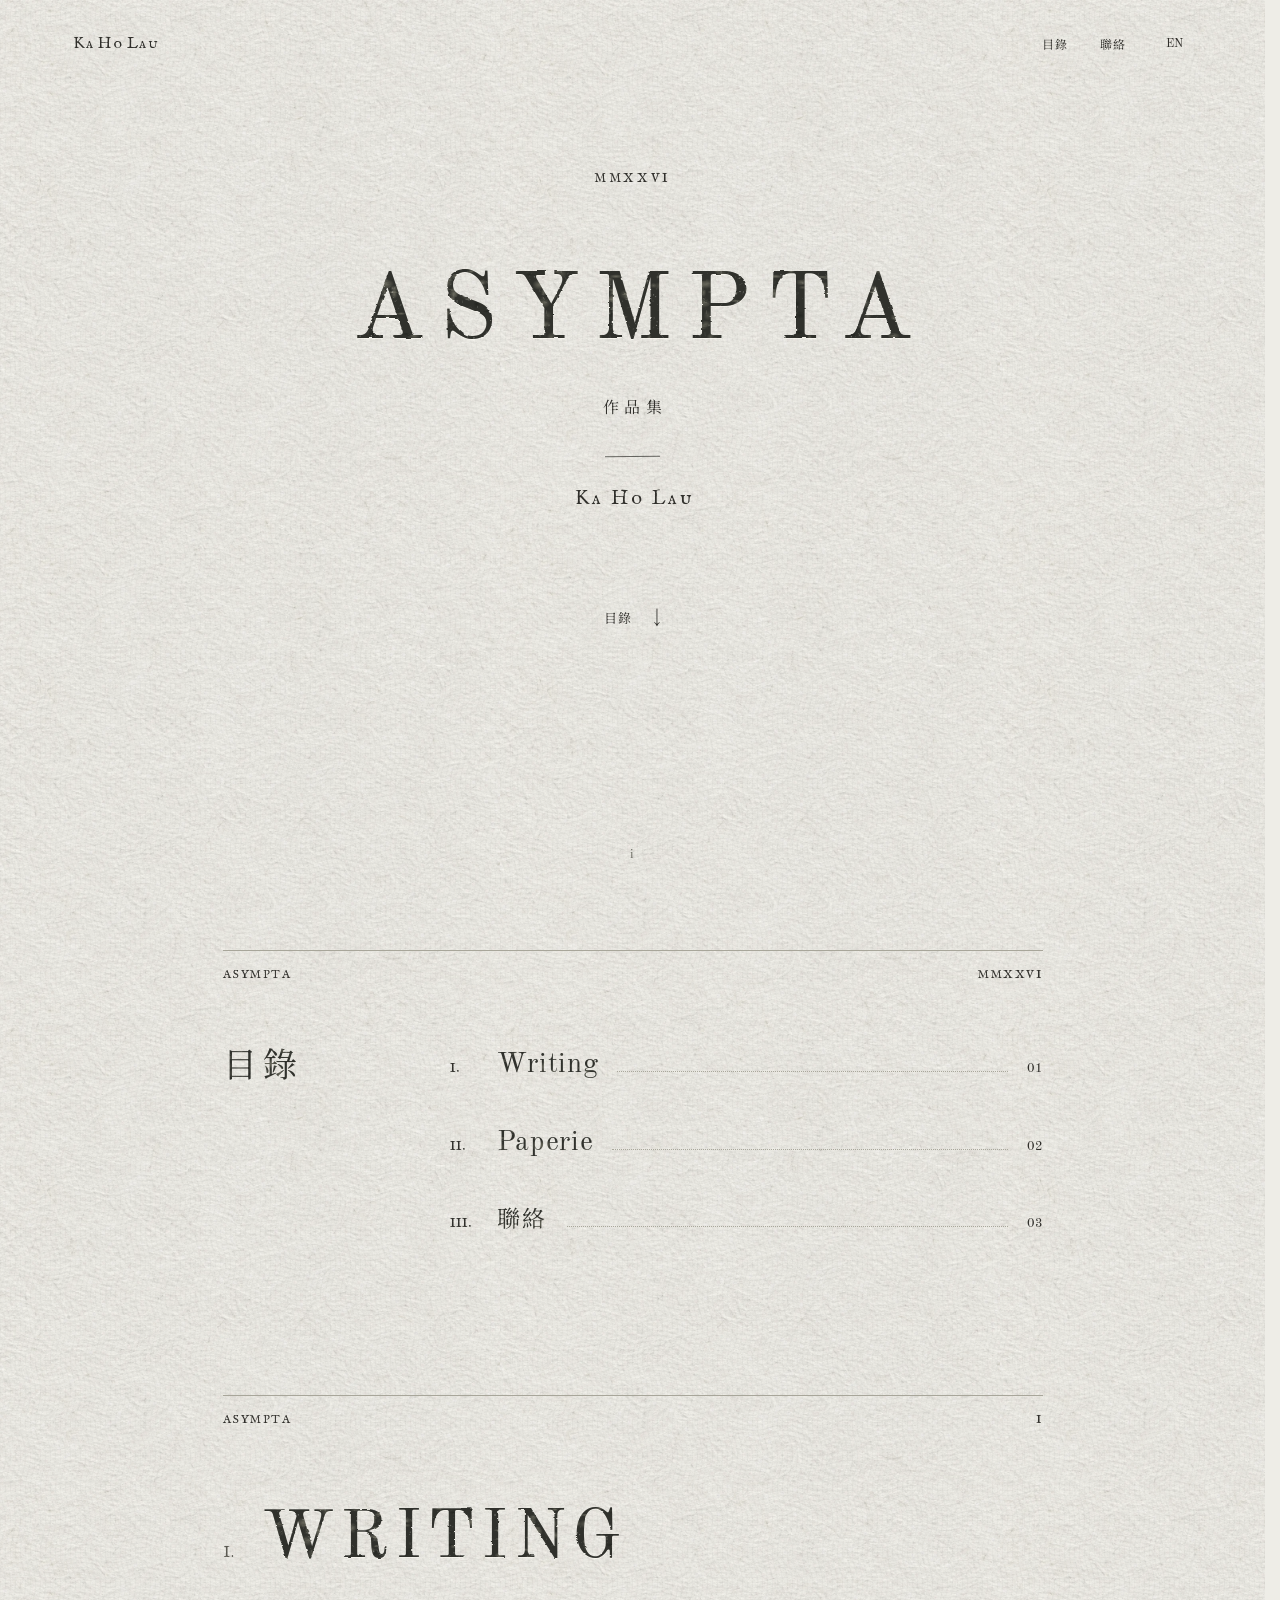
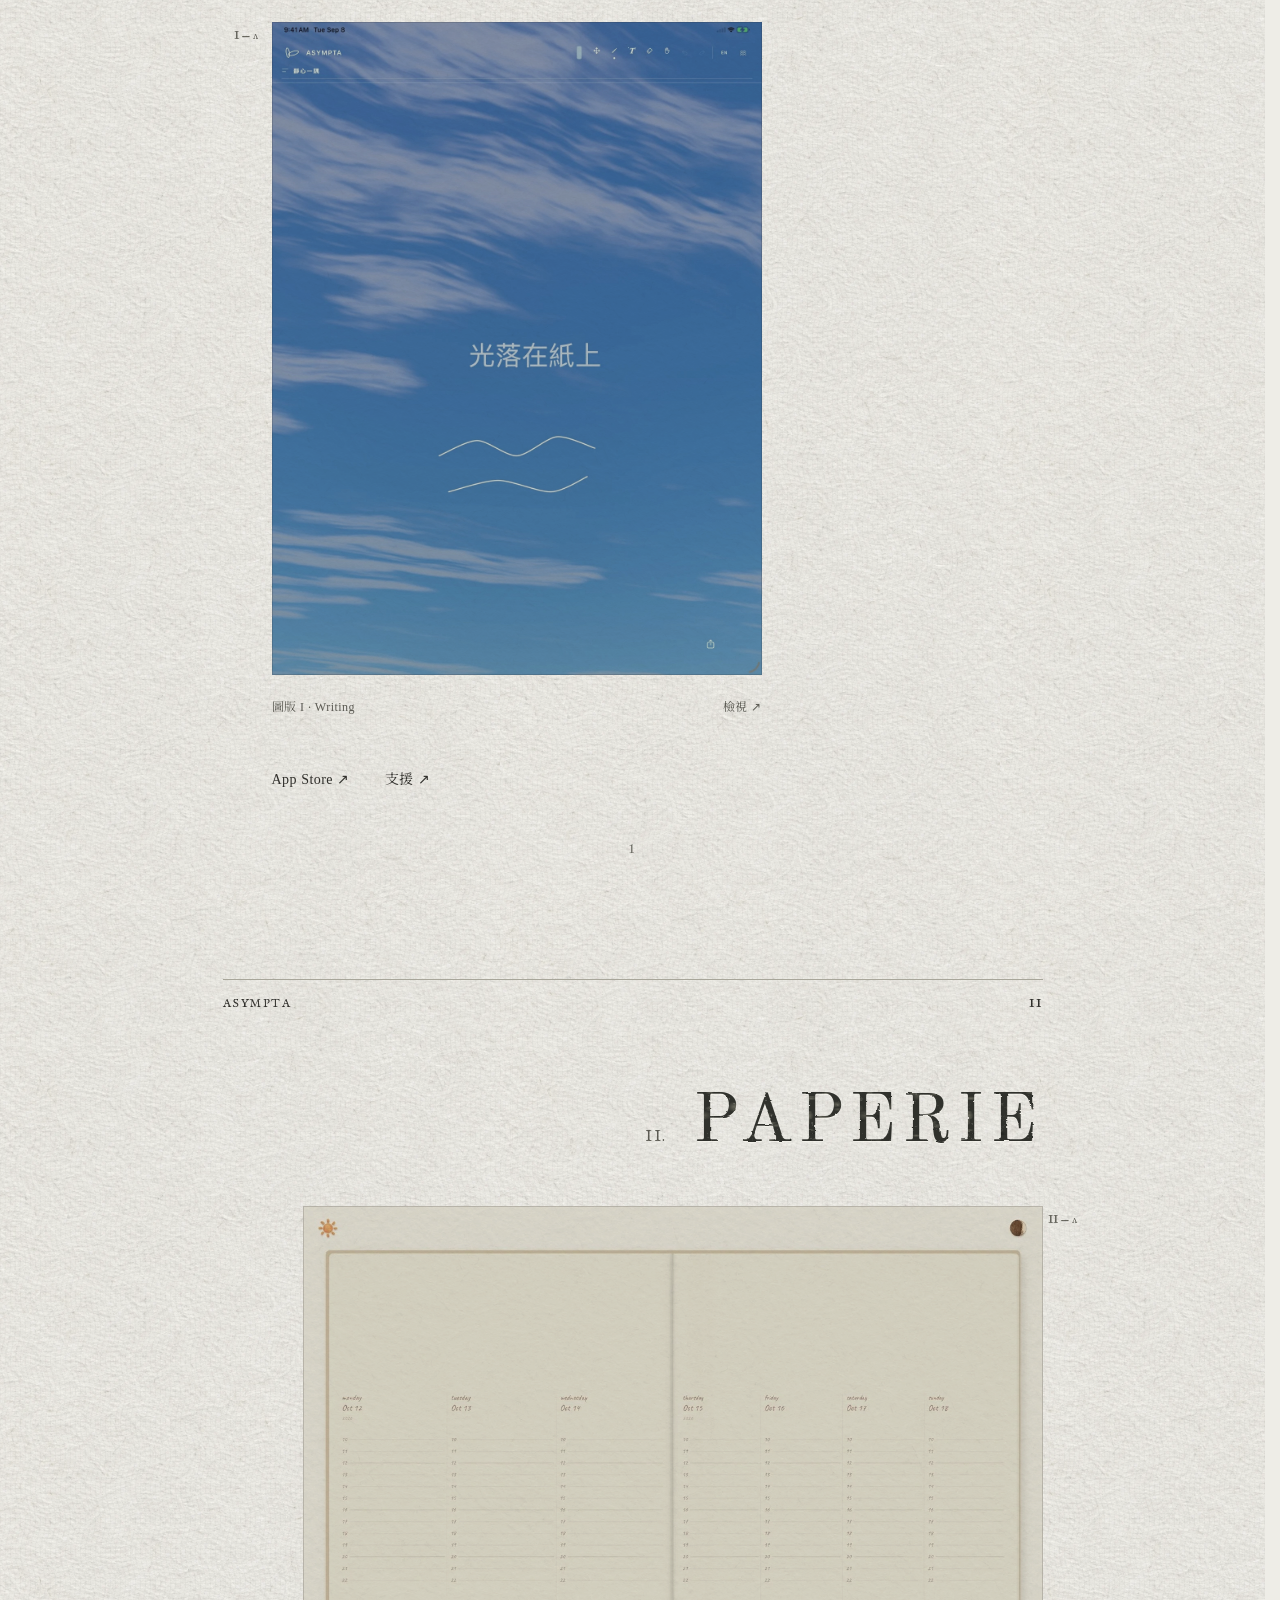
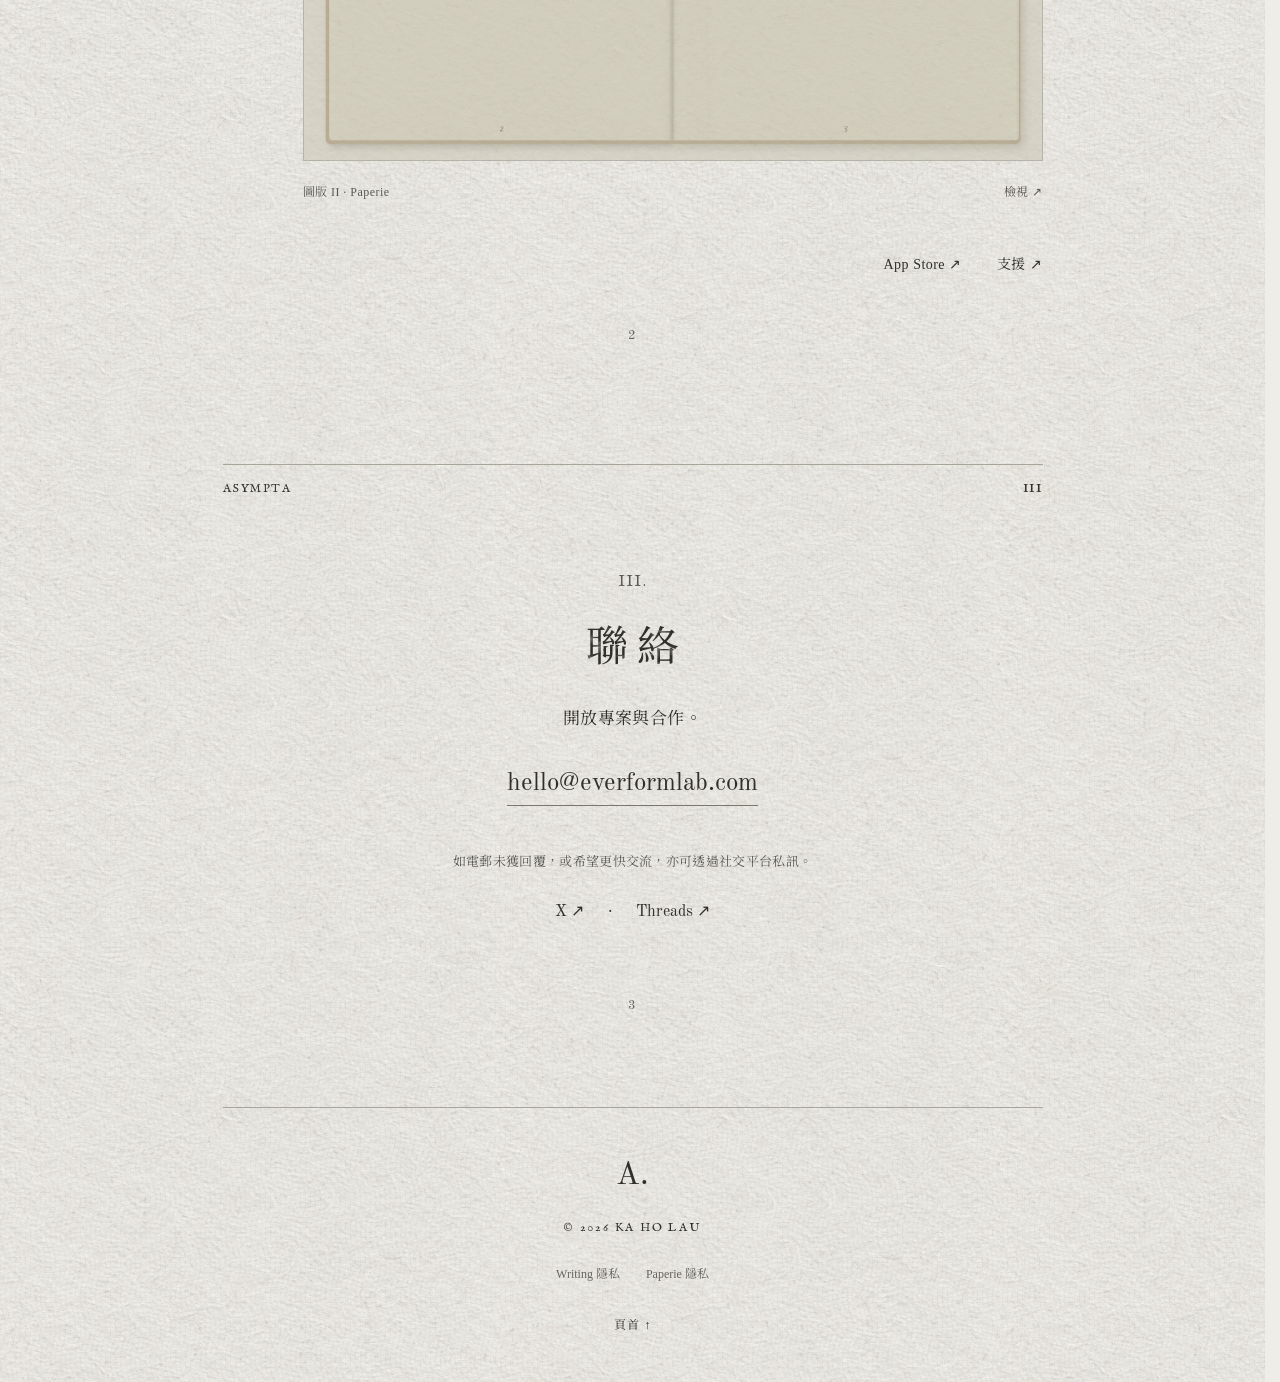
==== commit cd1d723c: "Make ink impressions and cotton paper visible at reading scale Add bounded static ink-edge displacem" ====
--- a/index.html
+++ b/index.html
@@ -17,11 +17,36 @@
 <link rel="preload" href="assets/fonts/old-standard-regular.woff2" as="font" type="font/woff2" crossorigin>
 <link rel="preload" href="assets/fonts/fell-english-sc.woff2" as="font" type="font/woff2" crossorigin>
 <link rel="preload" href="assets/fonts/noto-serif-tc-regular.woff2" as="font" type="font/woff2" crossorigin>
-<link rel="stylesheet" href="folio.css?v=20261101-1">
+<link rel="preload" href="assets/folio/cotton-stock.webp" as="image">
+<link rel="stylesheet" href="folio.css?v=20261101-2">
 <script defer src="folio.js?v=20261101-1"></script>
 <title>Asympta — Ka Ho Lau</title>
 </head>
 <body id="top">
+<svg class="print-definitions" xmlns="http://www.w3.org/2000/svg" width="0" height="0" aria-hidden="true" focusable="false">
+  <defs>
+    <filter id="ink-impression" x="-3%" y="-12%" width="106%" height="126%" filterUnits="objectBoundingBox" primitiveUnits="userSpaceOnUse" color-interpolation-filters="sRGB">
+      <feTurbulence type="fractalNoise" baseFrequency=".075 .24" numOctaves="2" seed="19" result="fibres"/>
+      <feComponentTransfer in="fibres" result="paper-tooth"><feFuncR type="linear" slope="2.2" intercept="-.6"/><feFuncG type="linear" slope="2.2" intercept="-.6"/></feComponentTransfer>
+      <feDisplacementMap in="SourceGraphic" in2="paper-tooth" scale="1.1" xChannelSelector="R" yChannelSelector="G" result="ink-edge"/>
+      <feMorphology in="ink-edge" operator="dilate" radius=".14" result="ink-spread"/>
+      <feGaussianBlur in="ink-spread" stdDeviation=".24" result="absorption"/>
+      <feComponentTransfer in="absorption" result="soft-ink"><feFuncA type="linear" slope=".32"/></feComponentTransfer>
+      <feOffset in="ink-edge" dx=".15" dy=".6" result="pressed-edge"/>
+      <feFlood flood-color="#fffef6" flood-opacity=".5" result="paper-light"/>
+      <feComposite in="paper-light" in2="pressed-edge" operator="in" result="paper-lip"/>
+      <feMerge><feMergeNode in="paper-lip"/><feMergeNode in="soft-ink"/><feMergeNode in="ink-edge"/></feMerge>
+    </filter>
+    <filter id="ink-impression-small" x="-3%" y="-12%" width="106%" height="126%" filterUnits="objectBoundingBox" primitiveUnits="userSpaceOnUse" color-interpolation-filters="sRGB">
+      <feTurbulence type="fractalNoise" baseFrequency=".1 .28" numOctaves="2" seed="19" result="fibres"/>
+      <feComponentTransfer in="fibres" result="paper-tooth"><feFuncR type="linear" slope="2.2" intercept="-.6"/><feFuncG type="linear" slope="2.2" intercept="-.6"/></feComponentTransfer>
+      <feDisplacementMap in="SourceGraphic" in2="paper-tooth" scale=".8" xChannelSelector="R" yChannelSelector="G" result="ink-edge"/>
+      <feGaussianBlur in="ink-edge" stdDeviation=".2" result="absorption"/>
+      <feComponentTransfer in="absorption" result="soft-ink"><feFuncA type="linear" slope=".28"/></feComponentTransfer>
+      <feMerge><feMergeNode in="soft-ink"/><feMergeNode in="ink-edge"/></feMerge>
+    </filter>
+  </defs>
+</svg>
 <a class="skip" href="#contents" data-i18n="skip">跳至目錄</a>
 <header class="running-head">
   <a class="running-author" href="#top" lang="en">Ka Ho Lau</a>
@@ -44,7 +69,7 @@
 
   <nav id="contents" class="contents leaf" aria-labelledby="contents-title">
     <div class="running-line" aria-hidden="true"><span>ASYMPTA</span><span>MMXXVI</span></div>
-    <h2 id="contents-title" class="section-title" data-i18n="contents">目錄</h2>
+    <h2 id="contents-title" class="section-title print-type" data-i18n="contents">目錄</h2>
     <ol class="index-list">
       <li><a href="#writing"><span class="index-roman" aria-hidden="true">I.</span><span class="index-name" lang="en">Writing</span><span class="leader" aria-hidden="true"></span><span aria-hidden="true">01</span></a></li>
       <li><a href="#paperie"><span class="index-roman" aria-hidden="true">II.</span><span class="index-name" lang="en">Paperie</span><span class="leader" aria-hidden="true"></span><span aria-hidden="true">02</span></a></li>
--- a/folio.css
+++ b/folio.css
@@ -36,8 +36,10 @@
 body {
   margin: 0;
   color: var(--ink);
-  background: var(--paper) url("assets/folio/paper.svg?v=20261101") repeat;
-  background-size: 768px 768px;
+  background-color: var(--paper);
+  background-image: url("assets/folio/security-weave.svg"), linear-gradient(#eeede759, #eeede759), url("assets/folio/cotton-stock.webp");
+  background-repeat: repeat;
+  background-size: 512px 512px, auto, 500px 500px;
   font: 17px/1.8 var(--serif);
   font-kerning: normal;
   font-optical-sizing: auto;
@@ -55,6 +57,7 @@
 ::selection { background: #d6d4c8; color: #181816; -webkit-text-fill-color: #181816; }
 .skip { position: fixed; left: 16px; top: -100px; z-index: 20; padding: 12px 18px; background: var(--paper); }
 .skip:focus { top: 12px; }
+.print-definitions { position: absolute; width: 0; height: 0; overflow: hidden; pointer-events: none; }
 
 /* The running head stays outside the title's quiet field. */
 .running-head {
@@ -107,14 +110,16 @@
 .print-type, .index-name { color: var(--ink); font-synthesis: none; }
 @supports (background-clip: text) or (-webkit-background-clip: text) {
   .print-type, .index-name {
-    background: var(--ink) url("assets/folio/letterpress-ink.svg?v=20261101") repeat;
-    background-size: 192px 192px;
+    background: var(--ink) url("assets/folio/letterpress-ink.svg?v=20261101-2") repeat;
+    background-size: 160px 160px;
     -webkit-background-clip: text;
     background-clip: text;
     -webkit-text-fill-color: transparent;
   }
-  .title-page h1 { -webkit-text-stroke: .13px #302f2b24; }
-}
+}
+/* Static paper-tooth displacement and capillary spread, limited to the large glyph surfaces. */
+.title-page h1, .work-heading h2 { filter: url("#ink-impression"); }
+.contents .section-title, .correspondence .section-title, .viewer-title h2 { filter: url("#ink-impression-small"); }
 
 /* An index and two actual work plates, composed on the same page measure. */
 .leaf { width: calc(100% - 80px); max-width: var(--measure); margin: 0 auto; position: relative; scroll-margin-top: 30px; }
@@ -151,8 +156,8 @@
   inset: 0;
   z-index: 1;
   pointer-events: none;
-  background-image: url("assets/print-screen.svg"), url("assets/folio/paper.svg?v=20261101");
-  background-size: 96px 96px, 384px 384px;
+  background-image: url("assets/print-screen.svg"), url("assets/folio/cotton-stock.webp");
+  background-size: 96px 96px, 700px 700px;
   background-repeat: repeat;
   mix-blend-mode: multiply;
   opacity: .18;
@@ -191,8 +196,10 @@
 /* The image reader is a paper sheet, with native video and keyboard controls. */
 #viewer {
   color: var(--ink);
-  background: var(--paper) url("assets/folio/paper.svg?v=20261101") repeat;
-  background-size: 768px 768px;
+  background-color: var(--paper);
+  background-image: url("assets/folio/security-weave.svg"), linear-gradient(#eeede759, #eeede759), url("assets/folio/cotton-stock.webp");
+  background-repeat: repeat;
+  background-size: 512px 512px, auto, 500px 500px;
   width: min(1100px, calc(100vw - 48px));
   height: calc(100dvh - 48px);
   max-width: none;
@@ -246,6 +253,7 @@
   .title-page { width: calc(100% - 38px); min-height: clamp(570px, calc(100svh - 70px), 630px); padding: 53px 0 29px; }
   .edition { font-size: 12px; margin-bottom: 66px; }
   .title-page h1 { font-size: clamp(37px, 11.6vw, 60px); letter-spacing: .13em; text-indent: .13em; }
+  .title-page h1, .work-heading h2 { filter: url("#ink-impression-small"); }
   .cover-kind { font-size: 17px; margin-top: 21px; }
   html[lang="zh-Hant"] .cover-kind { font-size: 15px; }
   .title-rule { width: 43px; margin: 31px 0 24px; }
@@ -305,7 +313,8 @@
 }
 @media (prefers-contrast: more), (forced-colors: active) {
   :root { --ink: #191917; --muted: #393932; --line: #69685e; }
-  .print-type, .index-name { background: none !important; -webkit-text-fill-color: currentColor !important; -webkit-text-stroke: 0 !important; }
+  body, #viewer { background-image: none !important; }
+  .print-type, .index-name { filter: none !important; background: none !important; -webkit-text-fill-color: currentColor !important; -webkit-text-stroke: 0 !important; }
   .plate-link::before, .viewer-media::after { display: none; }
   .plate-open { border: 1px solid currentColor; }
 }
@@ -318,7 +327,7 @@
   .work, .correspondence { break-before: page; }
   .work-heading { break-after: avoid; }
   .plate { break-inside: avoid; }
-  .print-type, .index-name { background: none !important; color: #000 !important; -webkit-text-fill-color: currentColor !important; -webkit-text-stroke: 0 !important; }
+  .print-type, .index-name { filter: none !important; background: none !important; color: #000 !important; -webkit-text-fill-color: currentColor !important; -webkit-text-stroke: 0 !important; }
   .plate-link { background: #fff; }
   .plate-link::before, .plate-link::after, .plate figcaption a { display: none; }
   a { color: #000; }
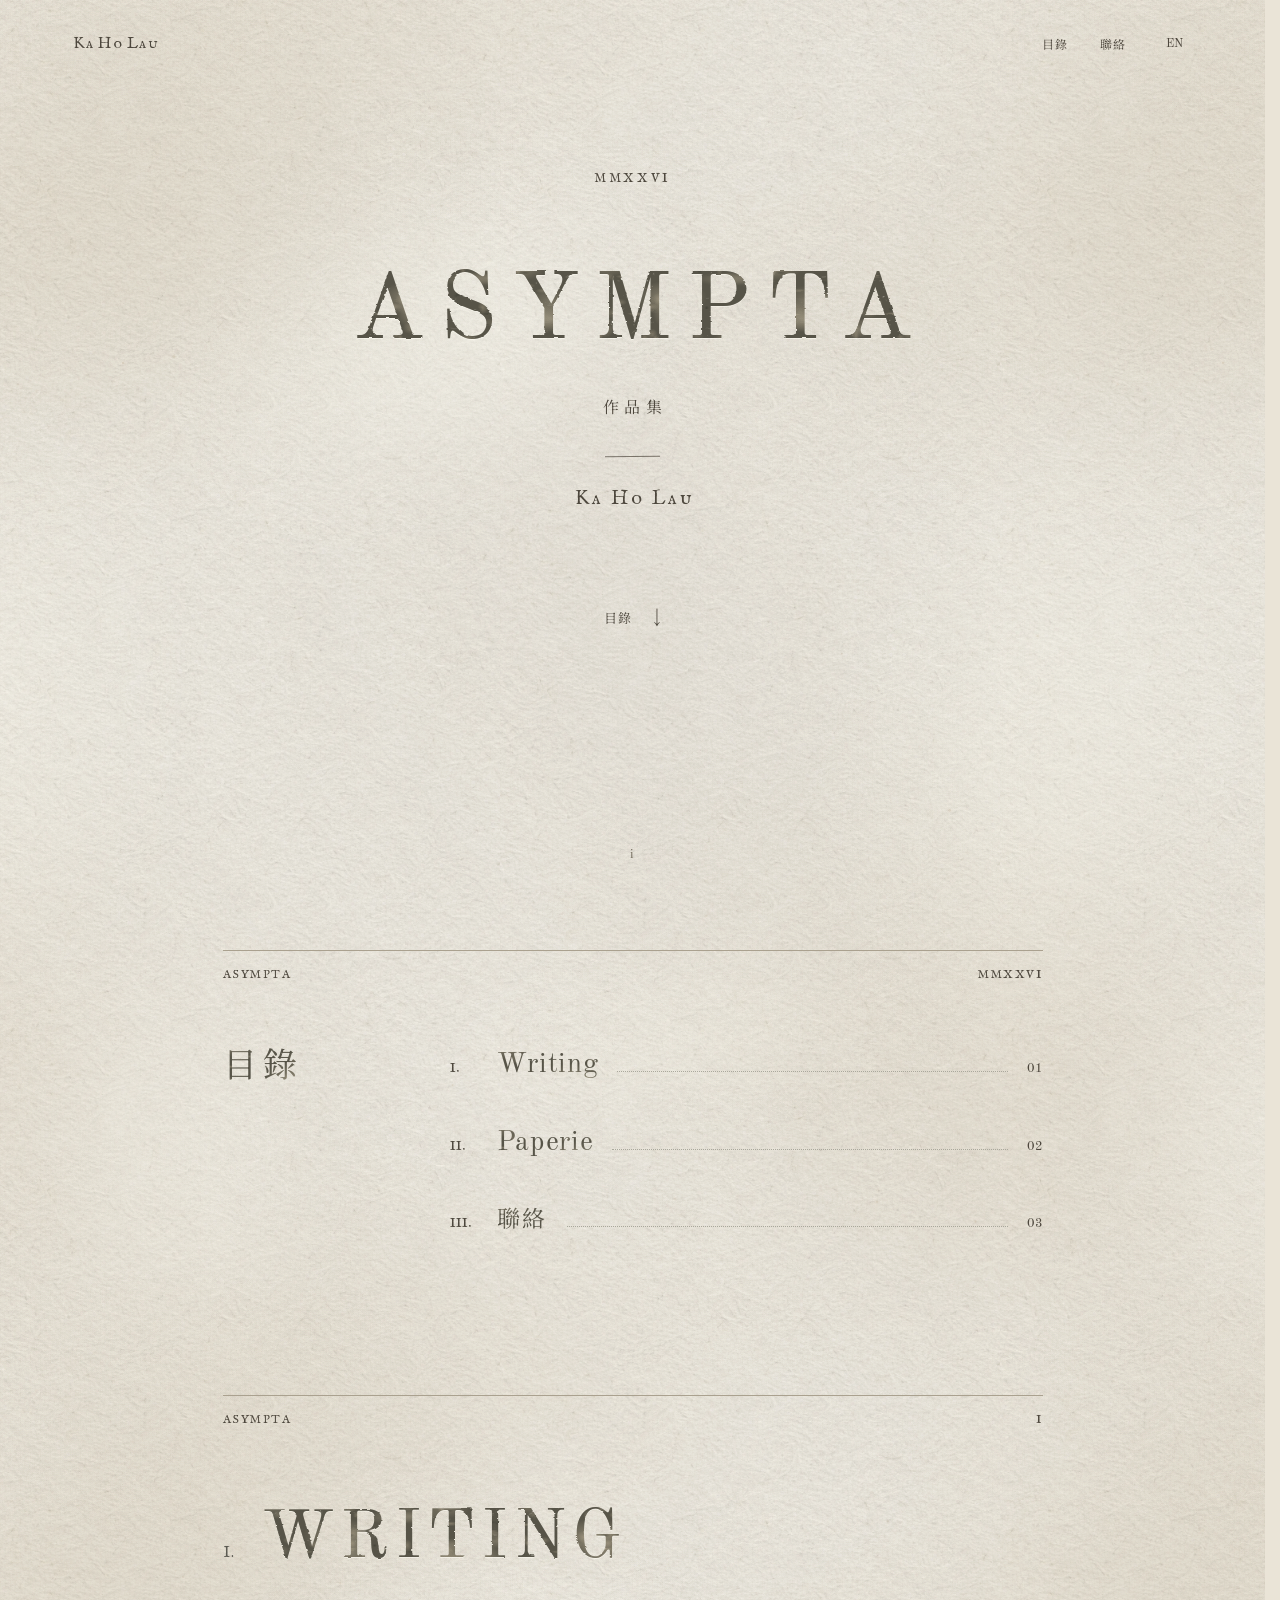
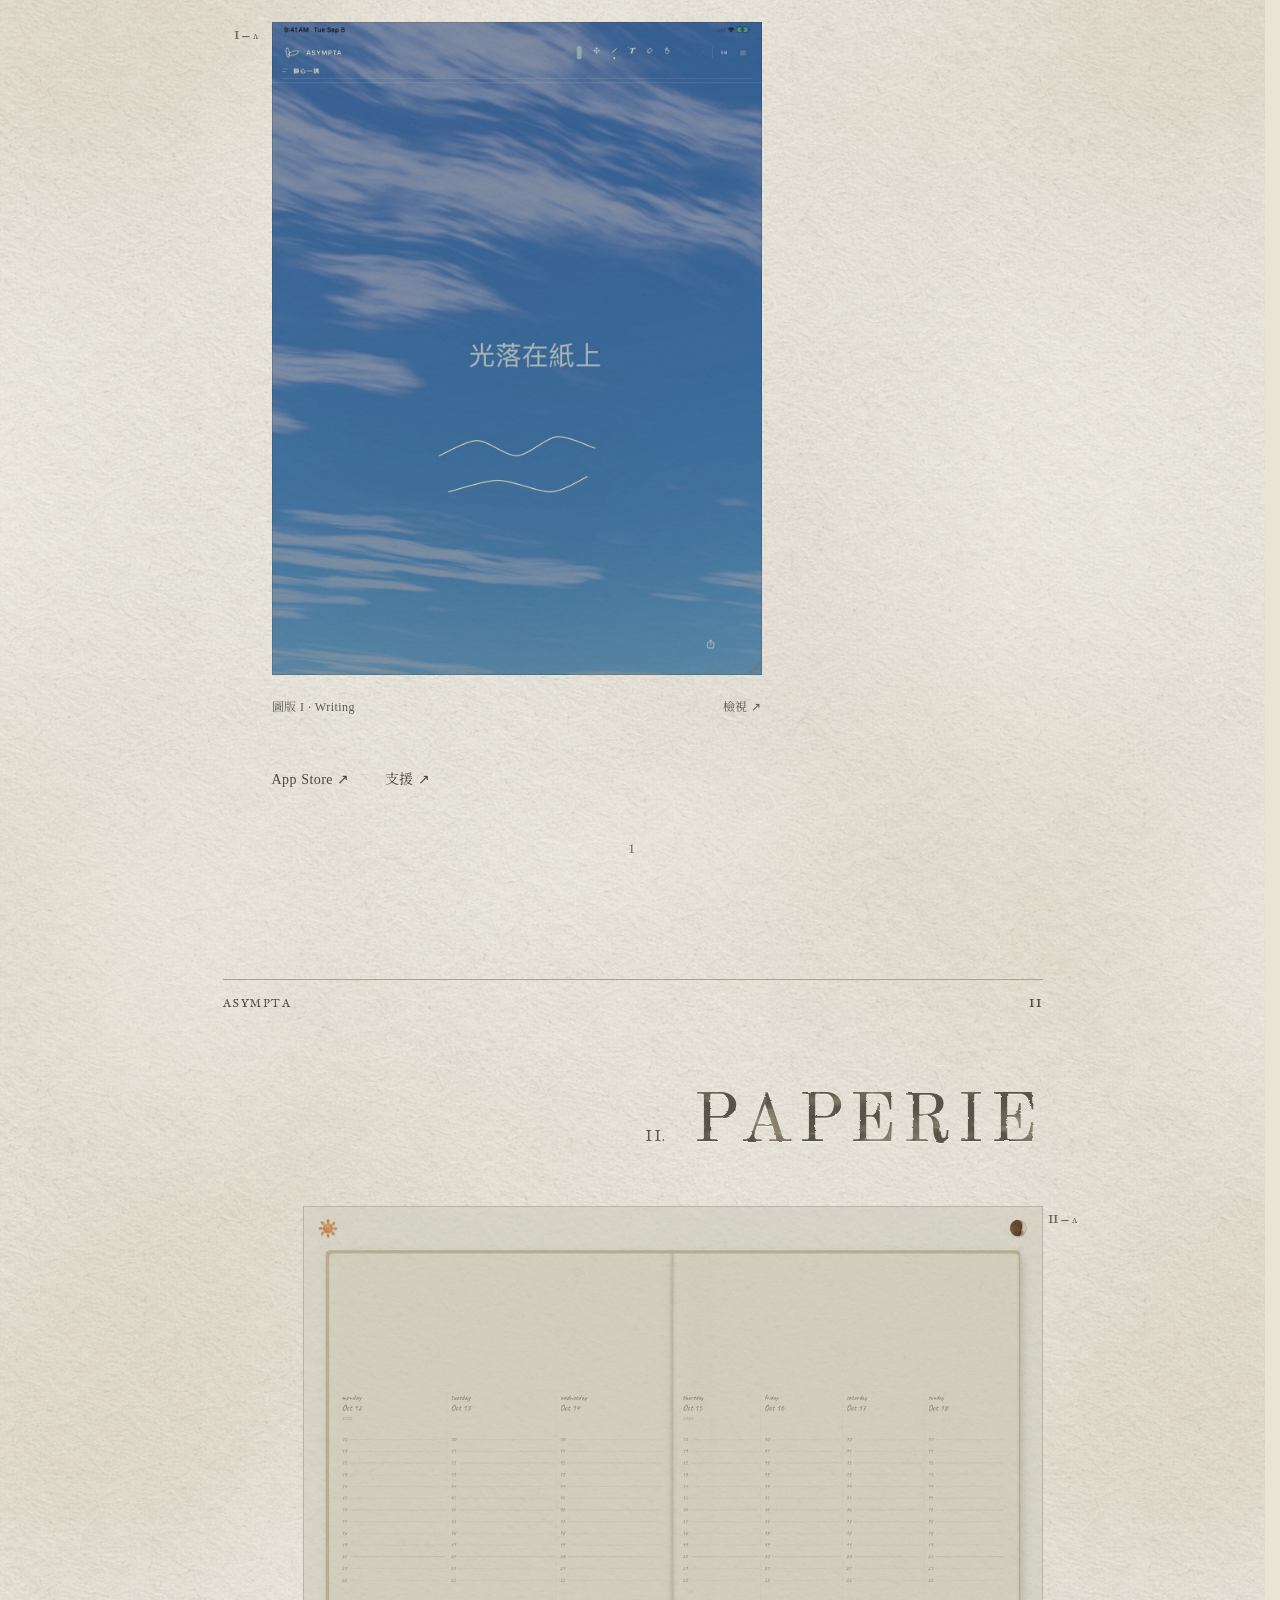
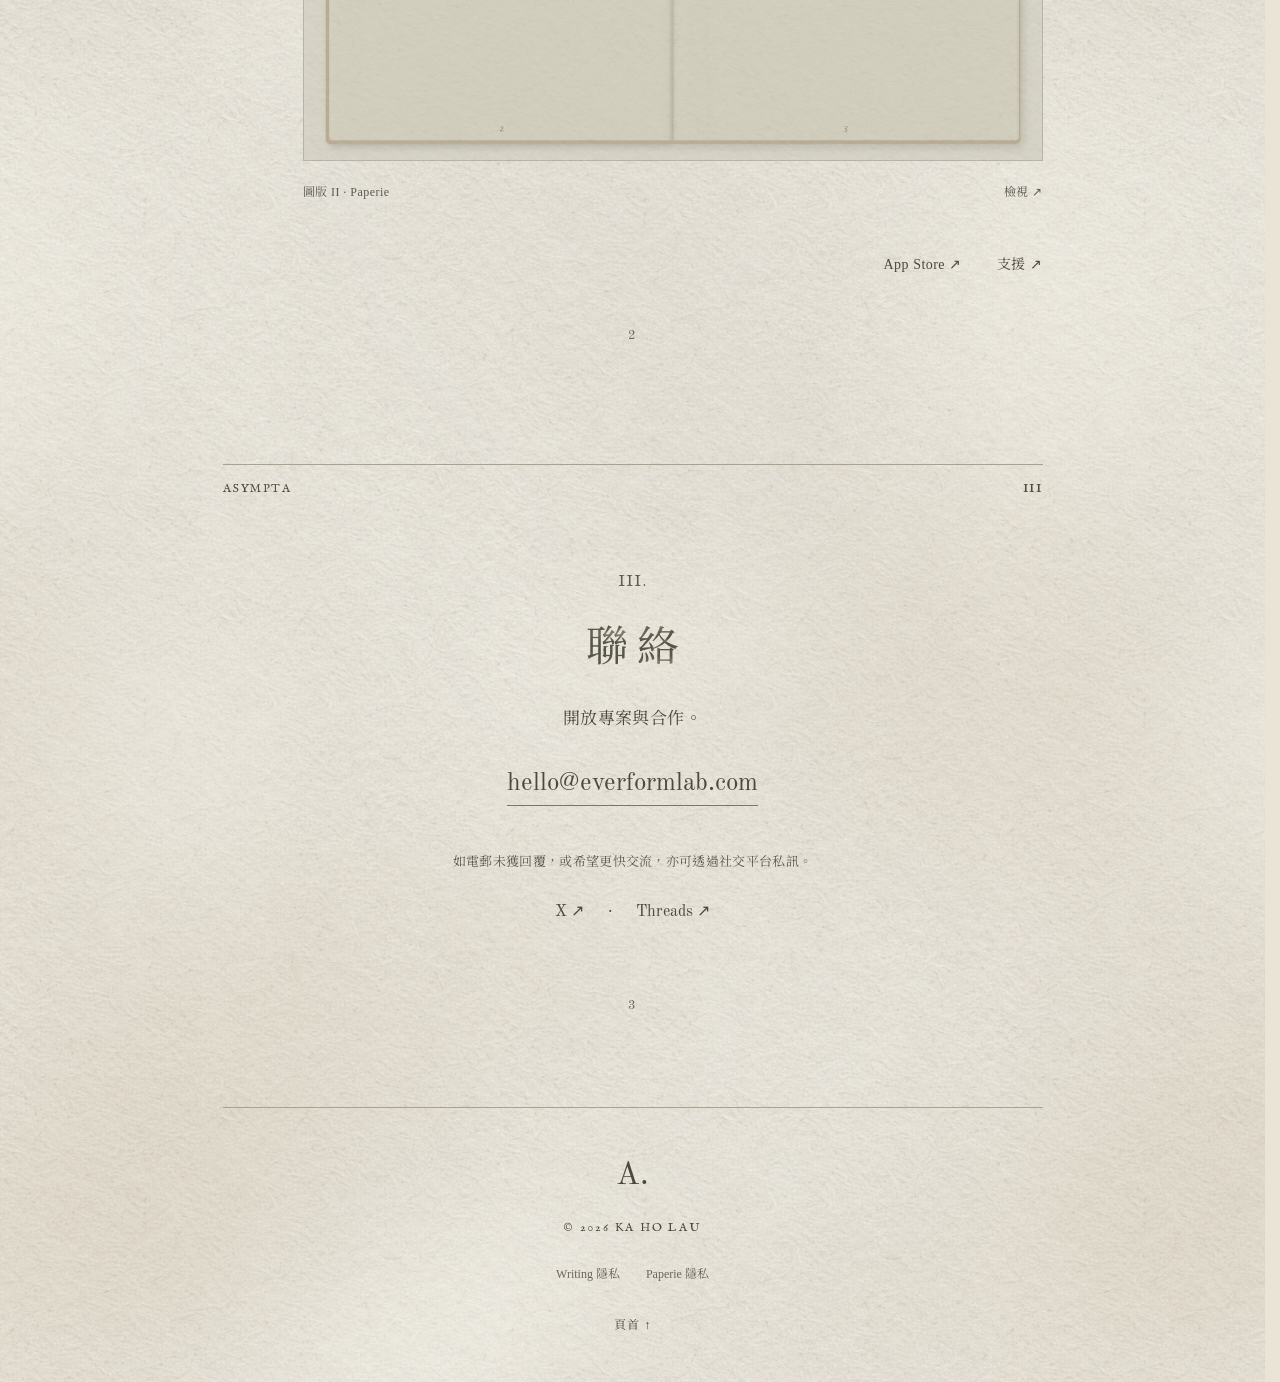
==== commit 6f2ef0eb: "Age the printed folio with faded ink and paper patina Give large live headings uneven warm-charcoal " ====
--- a/index.html
+++ b/index.html
@@ -3,7 +3,7 @@
 <head>
 <meta charset="utf-8">
 <meta name="viewport" content="width=device-width, initial-scale=1">
-<meta name="theme-color" content="#eeede7">
+<meta name="theme-color" content="#eae4d7">
 <meta name="color-scheme" content="light">
 <meta name="description" content="Asympta — Ka Ho Lau。作品與聯絡。">
 <meta property="og:type" content="website">
@@ -18,7 +18,7 @@
 <link rel="preload" href="assets/fonts/fell-english-sc.woff2" as="font" type="font/woff2" crossorigin>
 <link rel="preload" href="assets/fonts/noto-serif-tc-regular.woff2" as="font" type="font/woff2" crossorigin>
 <link rel="preload" href="assets/folio/cotton-stock.webp" as="image">
-<link rel="stylesheet" href="folio.css?v=20261101-2">
+<link rel="stylesheet" href="folio.css?v=20261101-3">
 <script defer src="folio.js?v=20261101-1"></script>
 <title>Asympta — Ka Ho Lau</title>
 </head>
--- a/folio.css
+++ b/folio.css
@@ -22,10 +22,10 @@
 }
 :root {
   color-scheme: light;
-  --paper: #eeede7;
-  --ink: #302f2b;
-  --muted: #66655d;
-  --line: #a8a69a;
+  --paper: #eae4d7;
+  --ink: #4d473d;
+  --muted: #6d6557;
+  --line: #aaa18f;
   --serif: "Folio Old Standard", "Baskerville", "Times New Roman", serif;
   --small: "Folio Fell", "Folio Old Standard", "Baskerville", serif;
   --cjk: "Folio Song", "Songti TC", "Noto Serif CJK TC", "PMingLiU", serif;
@@ -37,9 +37,9 @@
   margin: 0;
   color: var(--ink);
   background-color: var(--paper);
-  background-image: url("assets/folio/security-weave.svg"), linear-gradient(#eeede759, #eeede759), url("assets/folio/cotton-stock.webp");
+  background-image: url("assets/folio/paper-patina.svg"), url("assets/folio/security-weave.svg?v=20261101-3"), linear-gradient(#eae4d775, #eae4d775), url("assets/folio/cotton-stock.webp");
   background-repeat: repeat;
-  background-size: 512px 512px, auto, 500px 500px;
+  background-size: 1100px 1400px, 512px 512px, auto, 500px 500px;
   font: 17px/1.8 var(--serif);
   font-kerning: normal;
   font-optical-sizing: auto;
@@ -110,8 +110,8 @@
 .print-type, .index-name { color: var(--ink); font-synthesis: none; }
 @supports (background-clip: text) or (-webkit-background-clip: text) {
   .print-type, .index-name {
-    background: var(--ink) url("assets/folio/letterpress-ink.svg?v=20261101-2") repeat;
-    background-size: 160px 160px;
+    background: var(--ink) url("assets/folio/letterpress-ink.svg?v=20261101-3") repeat;
+    background-size: 256px 256px;
     -webkit-background-clip: text;
     background-clip: text;
     -webkit-text-fill-color: transparent;
@@ -197,9 +197,9 @@
 #viewer {
   color: var(--ink);
   background-color: var(--paper);
-  background-image: url("assets/folio/security-weave.svg"), linear-gradient(#eeede759, #eeede759), url("assets/folio/cotton-stock.webp");
+  background-image: url("assets/folio/paper-patina.svg"), url("assets/folio/security-weave.svg?v=20261101-3"), linear-gradient(#eae4d775, #eae4d775), url("assets/folio/cotton-stock.webp");
   background-repeat: repeat;
-  background-size: 512px 512px, auto, 500px 500px;
+  background-size: 1100px 1400px, 512px 512px, auto, 500px 500px;
   width: min(1100px, calc(100vw - 48px));
   height: calc(100dvh - 48px);
   max-width: none;
@@ -209,7 +209,7 @@
   overscroll-behavior: contain;
   scrollbar-gutter: stable;
 }
-#viewer::backdrop { background: #eeede7ed; }
+#viewer::backdrop { background: #eae4d7ed; }
 .viewer-sheet { min-height: 100%; padding: 0 45px 25px; }
 .viewer-head { display: flex; align-items: center; justify-content: space-between; gap: 20px; min-height: 70px; border-bottom: 1px solid var(--line); font: 13px/1.5 var(--small); letter-spacing: .12em; }
 .viewer-head > div { display: flex; align-items: center; gap: 21px; }
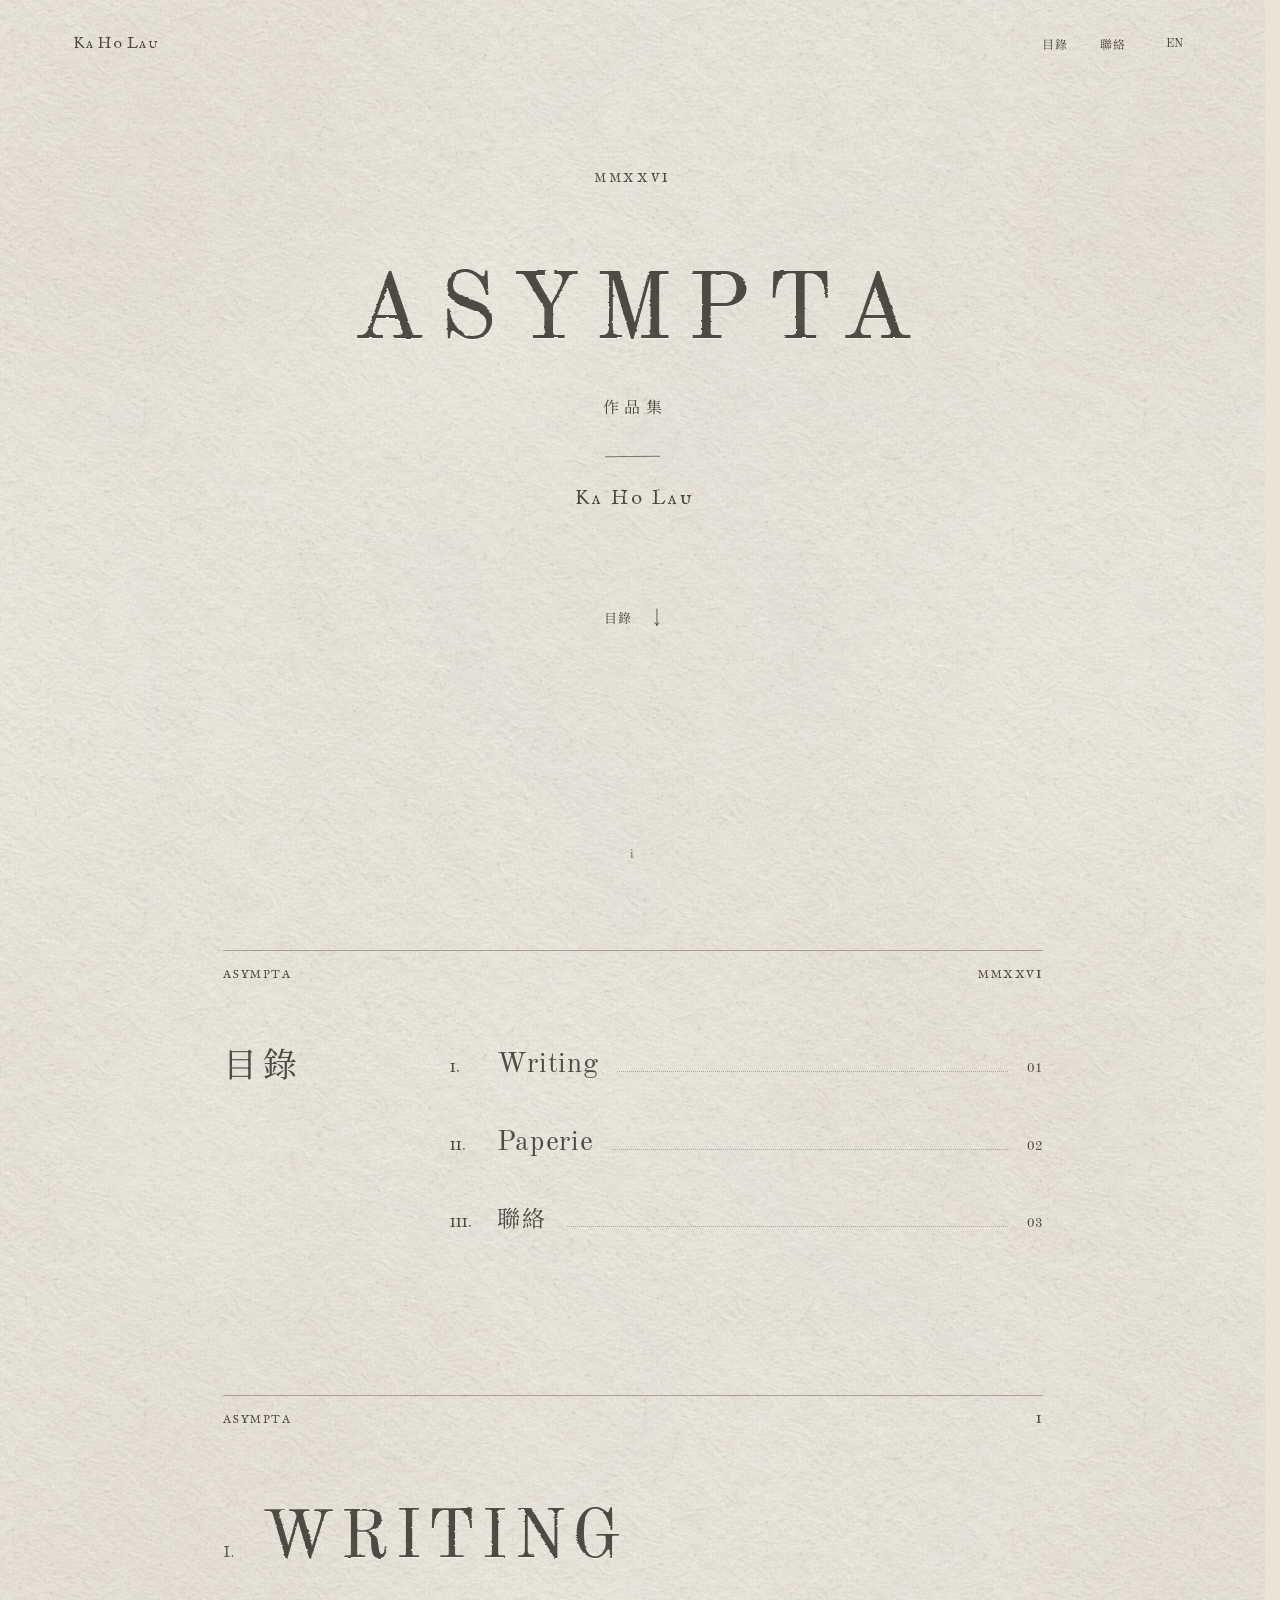
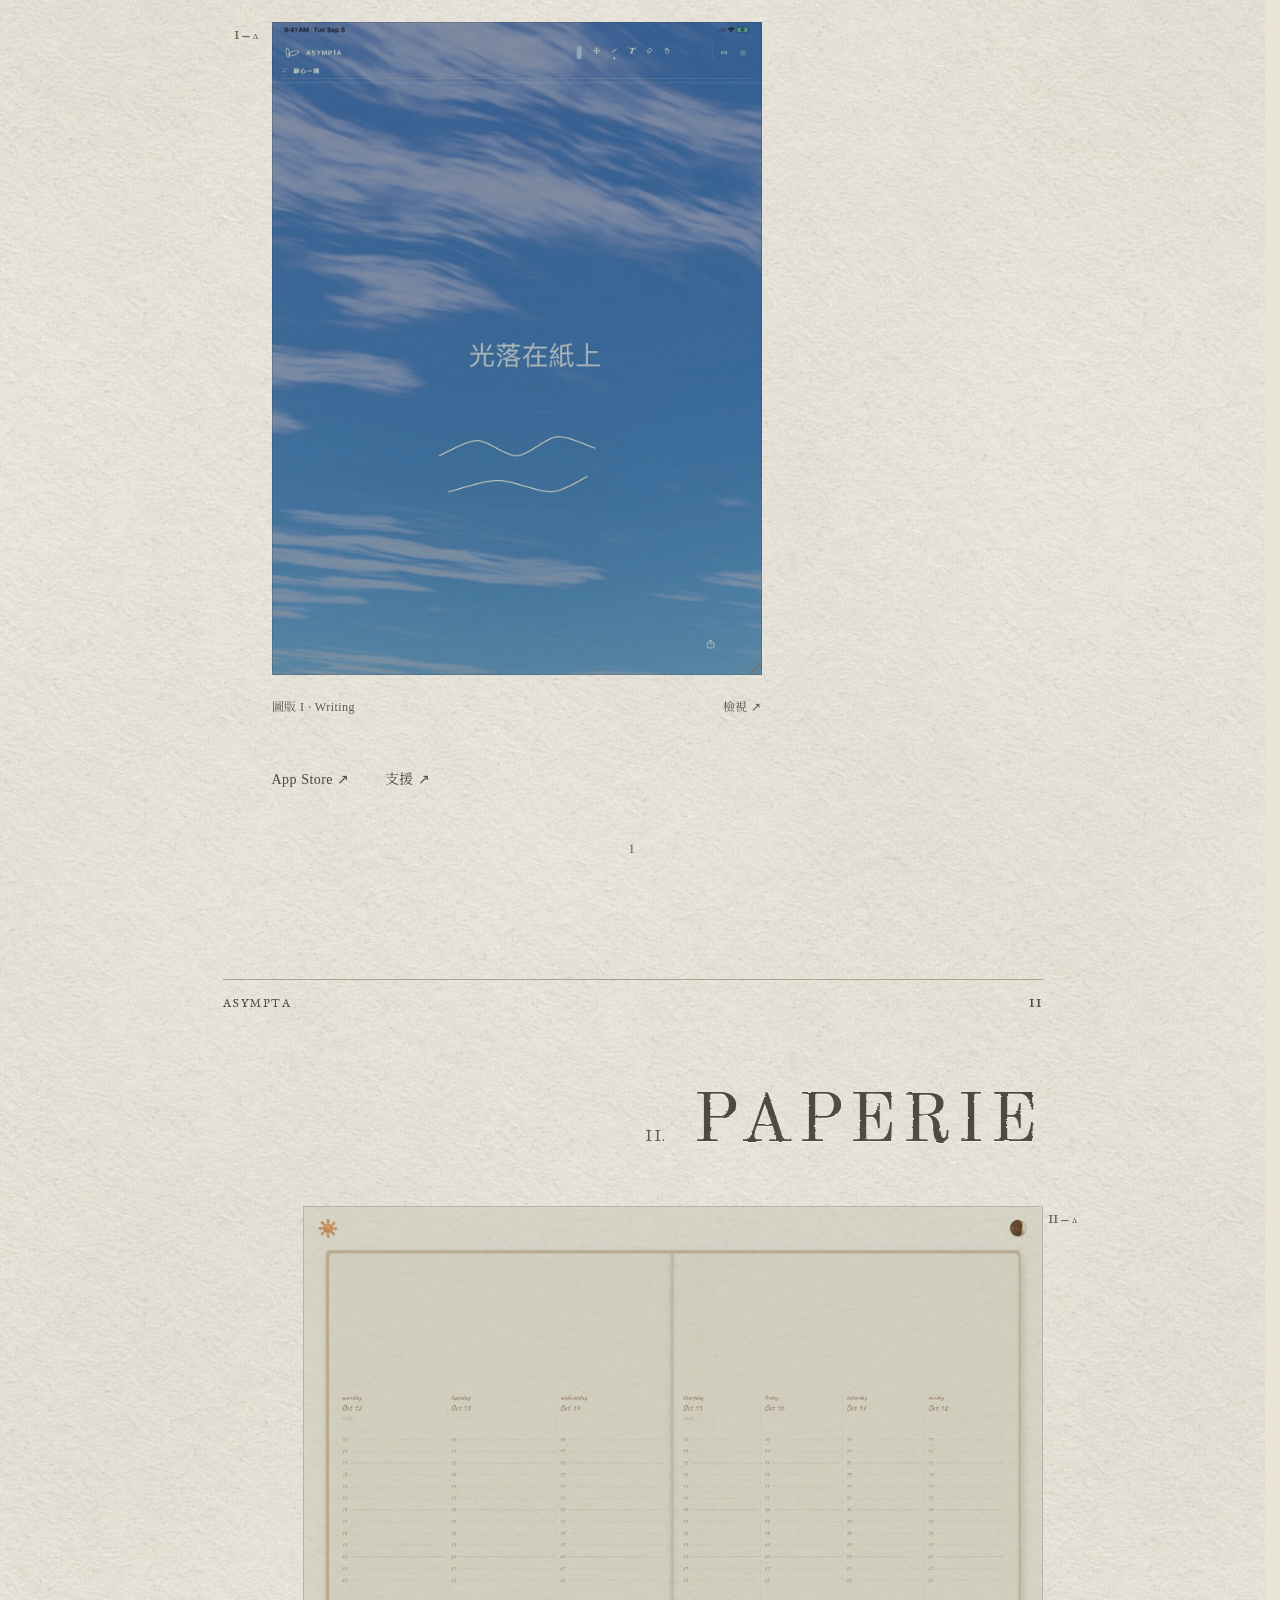
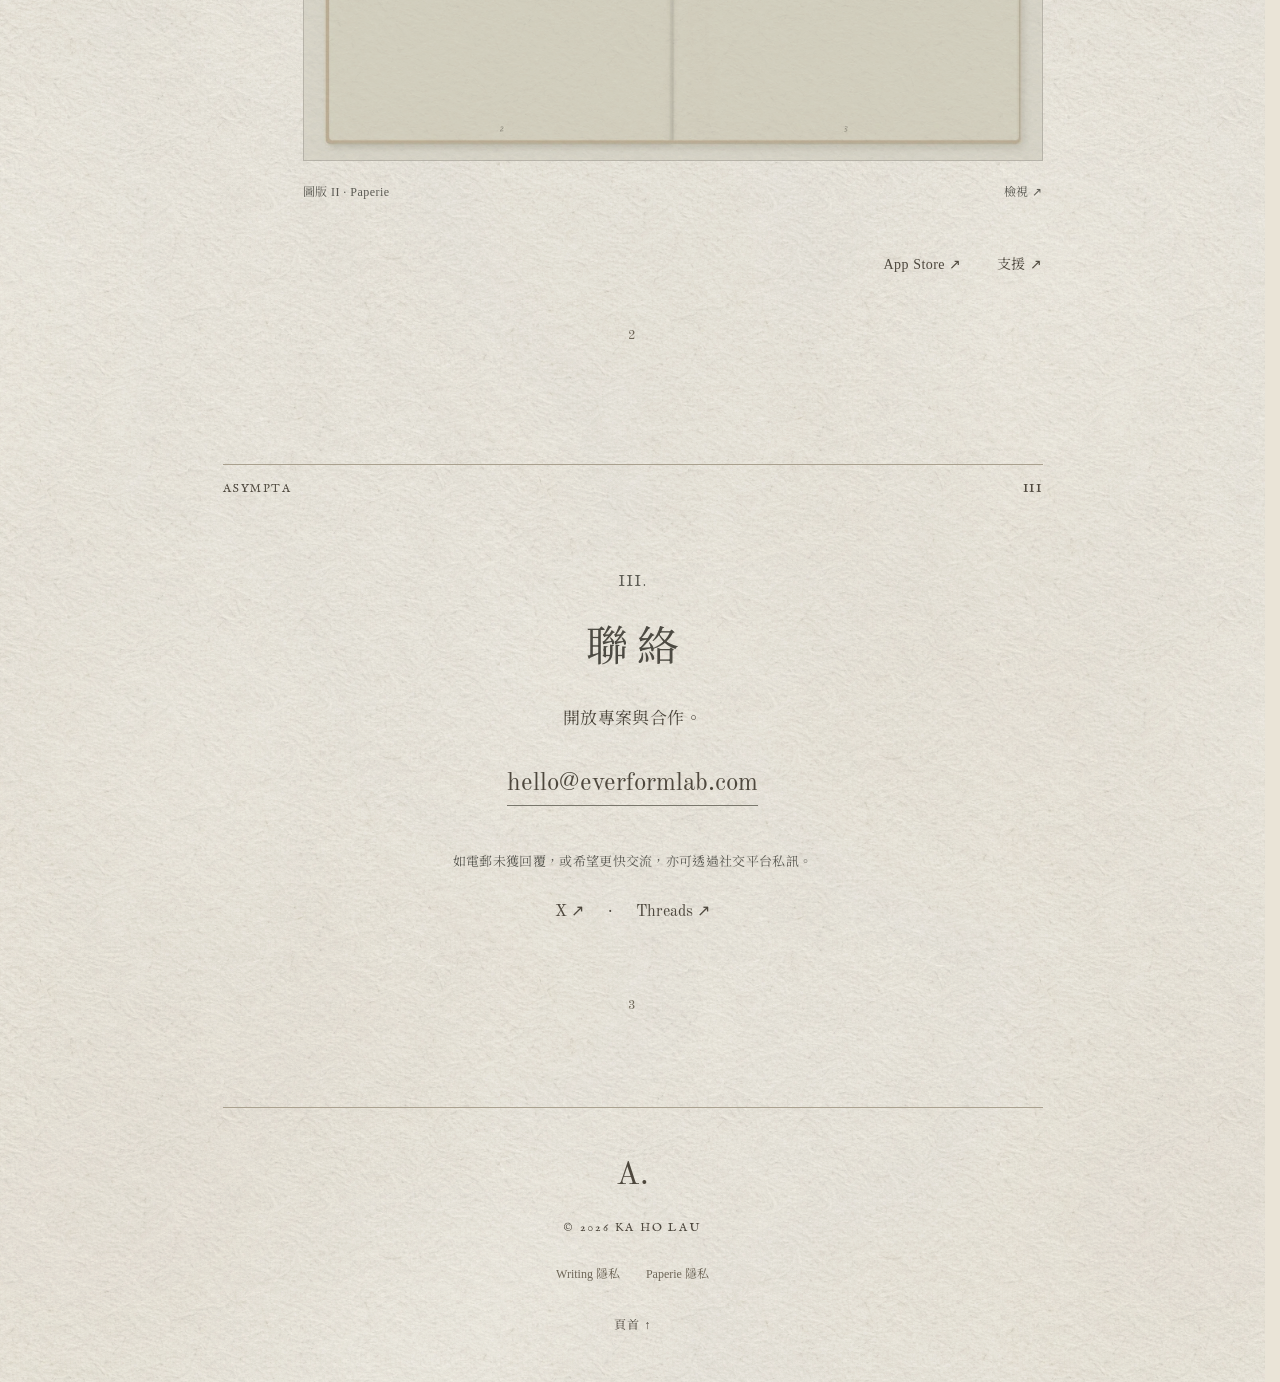
==== commit c1b6d9fa: "Restrain aged ink and preserve complete Contents lettering Remove explicit abrasion and pale pigment" ====
--- a/index.html
+++ b/index.html
@@ -18,7 +18,7 @@
 <link rel="preload" href="assets/fonts/fell-english-sc.woff2" as="font" type="font/woff2" crossorigin>
 <link rel="preload" href="assets/fonts/noto-serif-tc-regular.woff2" as="font" type="font/woff2" crossorigin>
 <link rel="preload" href="assets/folio/cotton-stock.webp" as="image">
-<link rel="stylesheet" href="folio.css?v=20261101-3">
+<link rel="stylesheet" href="folio.css?v=20261101-4">
 <script defer src="folio.js?v=20261101-1"></script>
 <title>Asympta — Ka Ho Lau</title>
 </head>
--- a/folio.css
+++ b/folio.css
@@ -37,7 +37,7 @@
   margin: 0;
   color: var(--ink);
   background-color: var(--paper);
-  background-image: url("assets/folio/paper-patina.svg"), url("assets/folio/security-weave.svg?v=20261101-3"), linear-gradient(#eae4d775, #eae4d775), url("assets/folio/cotton-stock.webp");
+  background-image: url("assets/folio/paper-patina.svg?v=20261101-4"), url("assets/folio/security-weave.svg?v=20261101-3"), linear-gradient(#eae4d775, #eae4d775), url("assets/folio/cotton-stock.webp");
   background-repeat: repeat;
   background-size: 1100px 1400px, 512px 512px, auto, 500px 500px;
   font: 17px/1.8 var(--serif);
@@ -110,7 +110,7 @@
 .print-type, .index-name { color: var(--ink); font-synthesis: none; }
 @supports (background-clip: text) or (-webkit-background-clip: text) {
   .print-type, .index-name {
-    background: var(--ink) url("assets/folio/letterpress-ink.svg?v=20261101-3") repeat;
+    background: var(--ink) url("assets/folio/letterpress-ink.svg?v=20261101-4") repeat;
     background-size: 256px 256px;
     -webkit-background-clip: text;
     background-clip: text;
@@ -124,10 +124,11 @@
 /* An index and two actual work plates, composed on the same page measure. */
 .leaf { width: calc(100% - 80px); max-width: var(--measure); margin: 0 auto; position: relative; scroll-margin-top: 30px; }
 .running-line { display: flex; align-items: center; justify-content: space-between; padding-top: 15px; border-top: 1px solid var(--line); font: 12px/1.5 var(--small); letter-spacing: .13em; }
-.contents { display: grid; grid-template-columns: 185px minmax(0, 1fr); gap: 0 42px; padding-top: 50px; padding-bottom: 138px; }
+.contents { display: grid; grid-template-columns: minmax(185px, max-content) minmax(0, 1fr); gap: 0 42px; padding-top: 50px; padding-bottom: 138px; }
 .contents .running-line { grid-column: 1 / -1; }
 .section-title { font: 400 43px/1.3 var(--serif); letter-spacing: .09em; }
-.contents .section-title { margin: 57px 0 0; }
+/* The paint box must contain the full translated word and its ink edge. */
+.contents .section-title { margin: 57px 0 0; padding-inline-end: .15em; }
 html[lang="zh-Hant"] .section-title { font-family: var(--cjk); letter-spacing: .2em; font-size: 34px; }
 .index-list { list-style: none; margin: 41px 0 0; padding: 0; }
 .index-list a { display: flex; align-items: baseline; gap: 19px; min-height: 76px; padding: 19px 0 17px; }
@@ -197,7 +198,7 @@
 #viewer {
   color: var(--ink);
   background-color: var(--paper);
-  background-image: url("assets/folio/paper-patina.svg"), url("assets/folio/security-weave.svg?v=20261101-3"), linear-gradient(#eae4d775, #eae4d775), url("assets/folio/cotton-stock.webp");
+  background-image: url("assets/folio/paper-patina.svg?v=20261101-4"), url("assets/folio/security-weave.svg?v=20261101-3"), linear-gradient(#eae4d775, #eae4d775), url("assets/folio/cotton-stock.webp");
   background-repeat: repeat;
   background-size: 1100px 1400px, 512px 512px, auto, 500px 500px;
   width: min(1100px, calc(100vw - 48px));
@@ -237,7 +238,7 @@
 
 @media (max-width: 900px) {
   .title-page h1 { font-size: clamp(53px, 9vw, 82px); }
-  .contents { grid-template-columns: 145px minmax(0, 1fr); gap: 0 28px; }
+  .contents { grid-template-columns: minmax(145px, max-content) minmax(0, 1fr); gap: 0 28px; }
   .work-heading { padding-top: 58px; }
   .writing-plate { width: min(76%, 490px); margin-left: 35px; }
   .paperie-plate { width: calc(100% - 20px); }
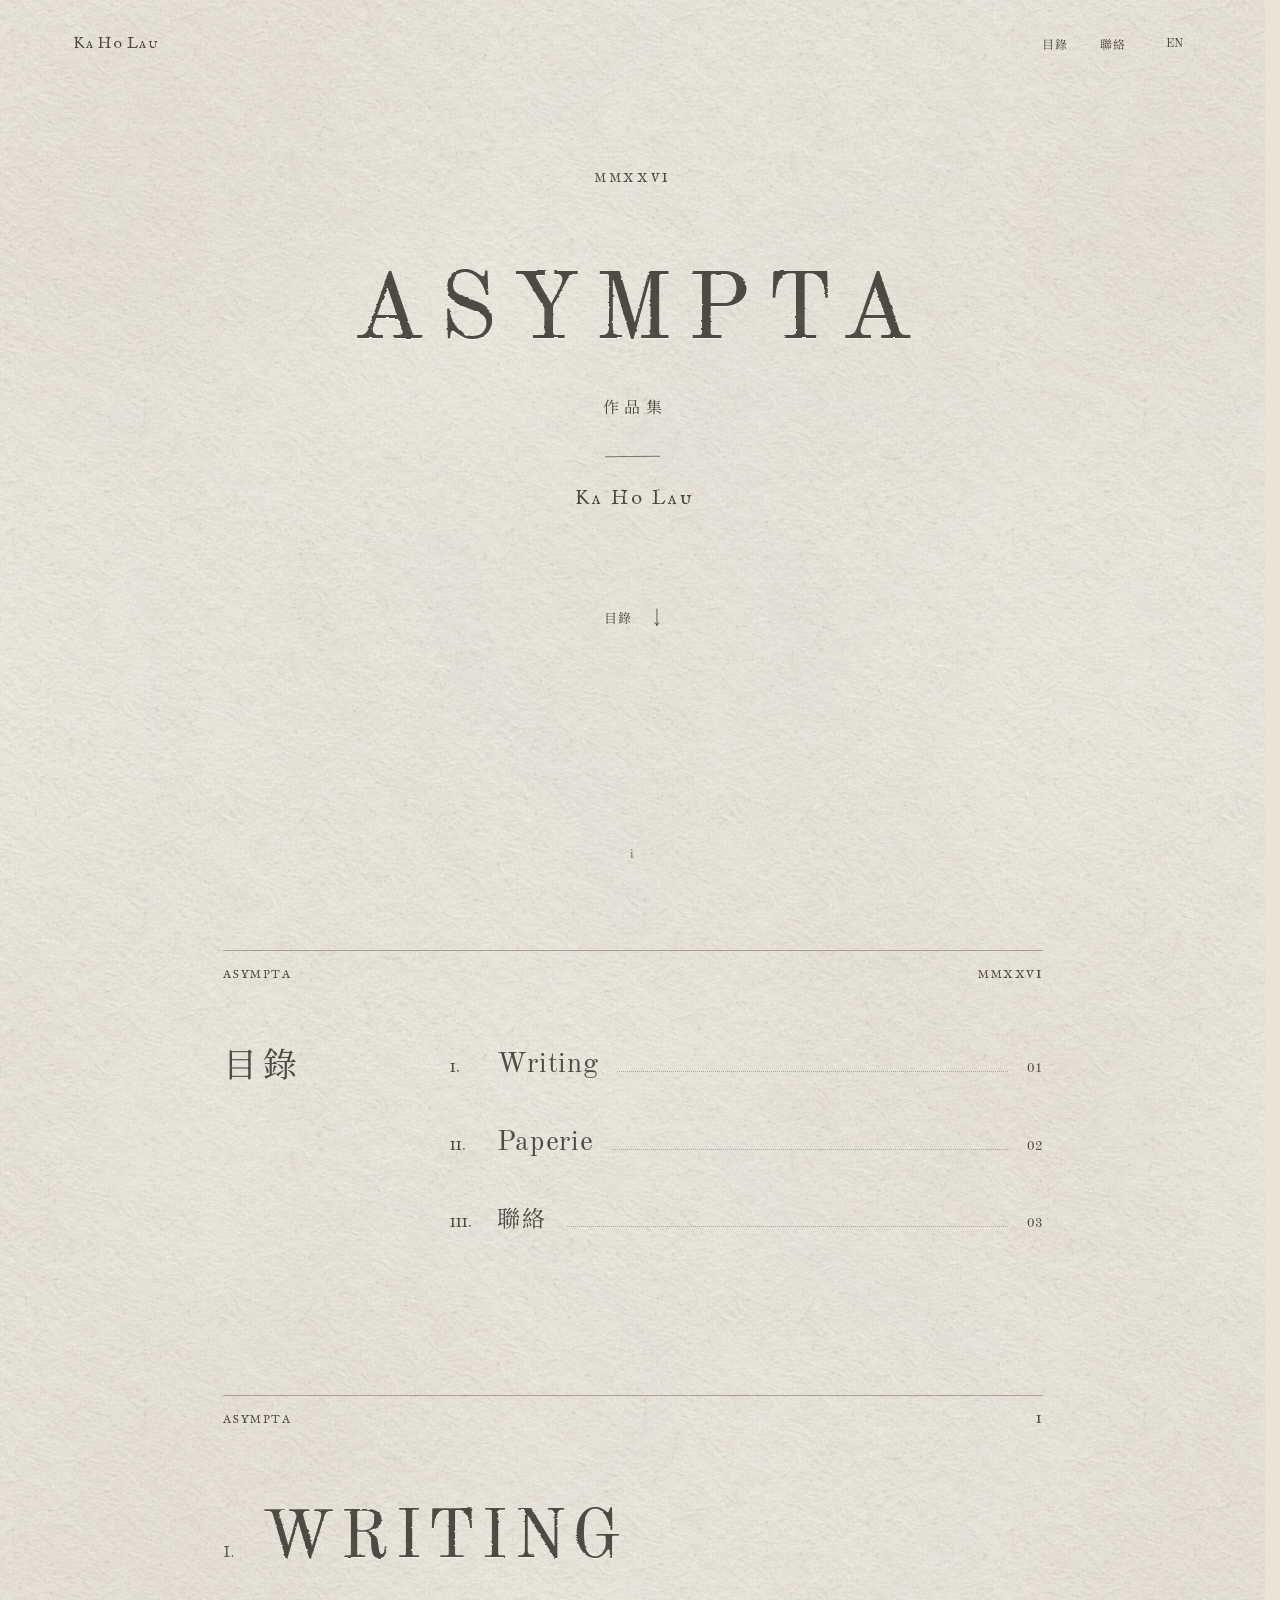
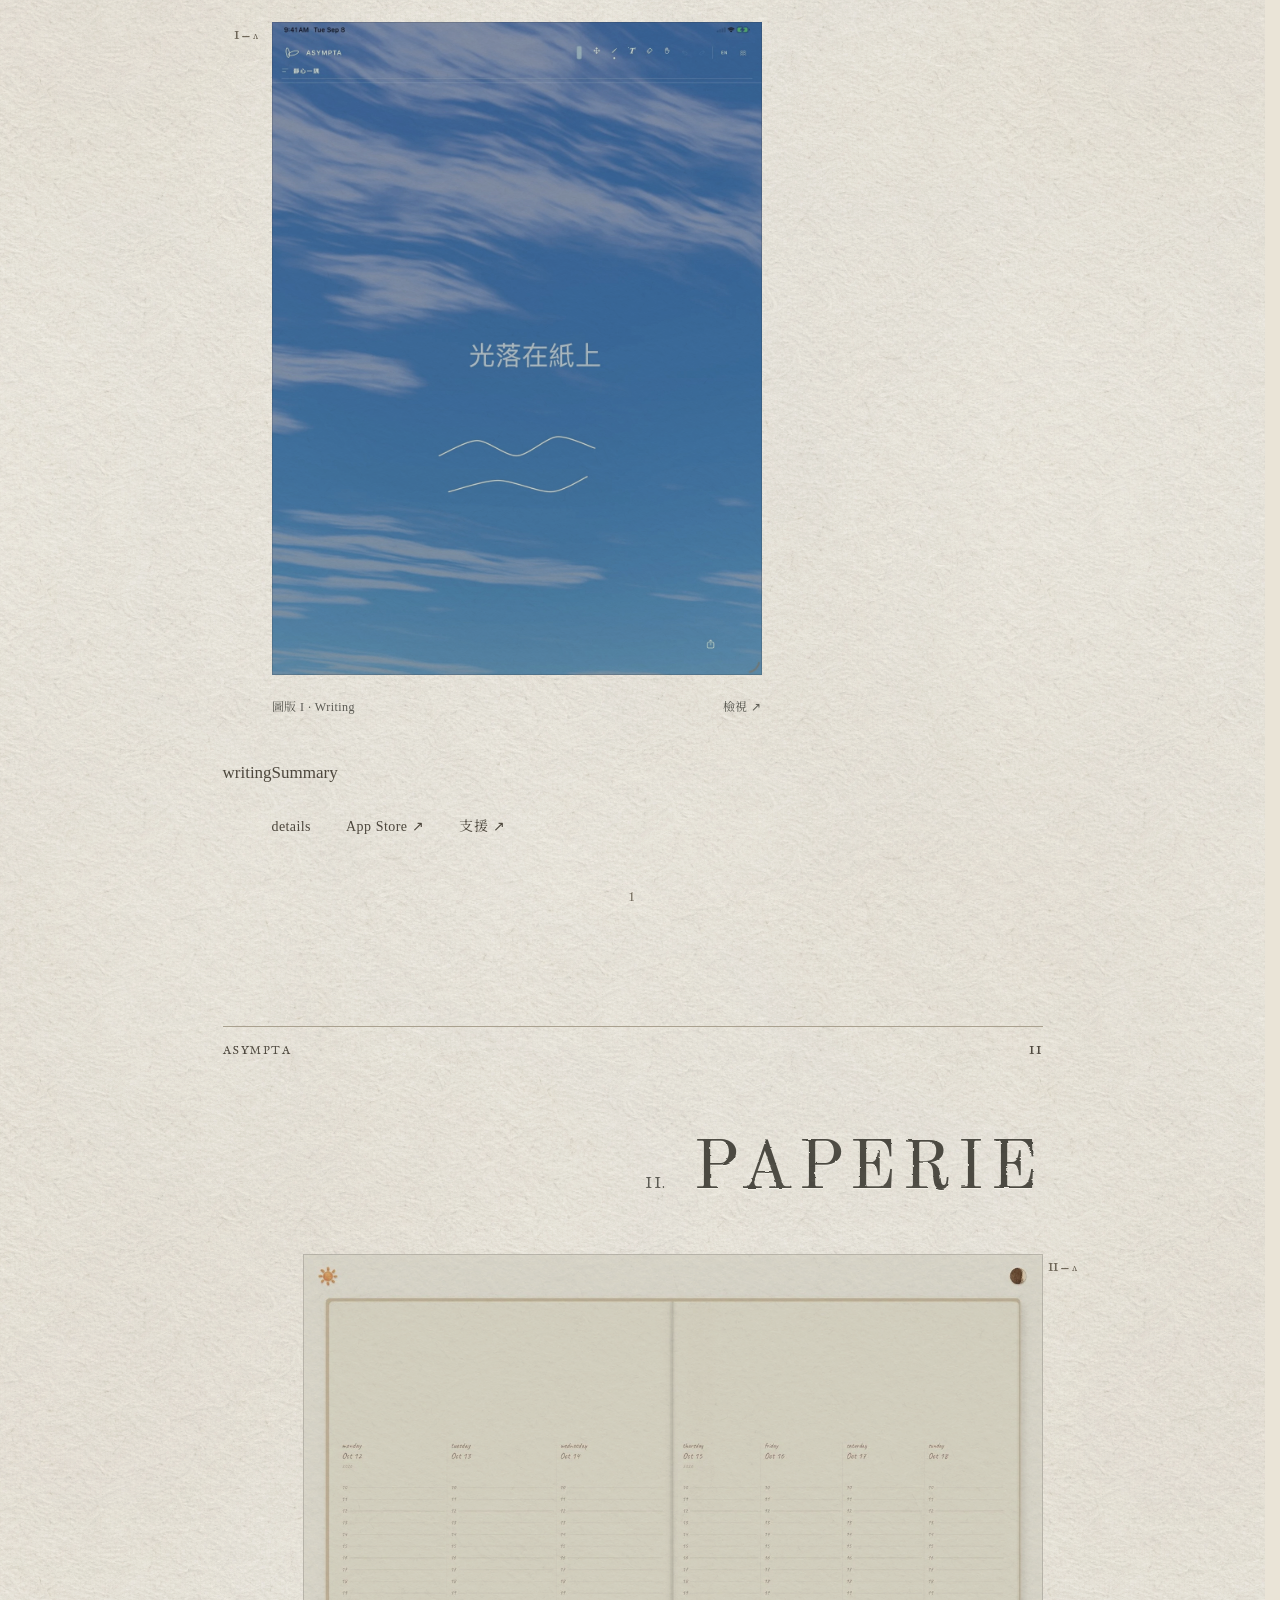
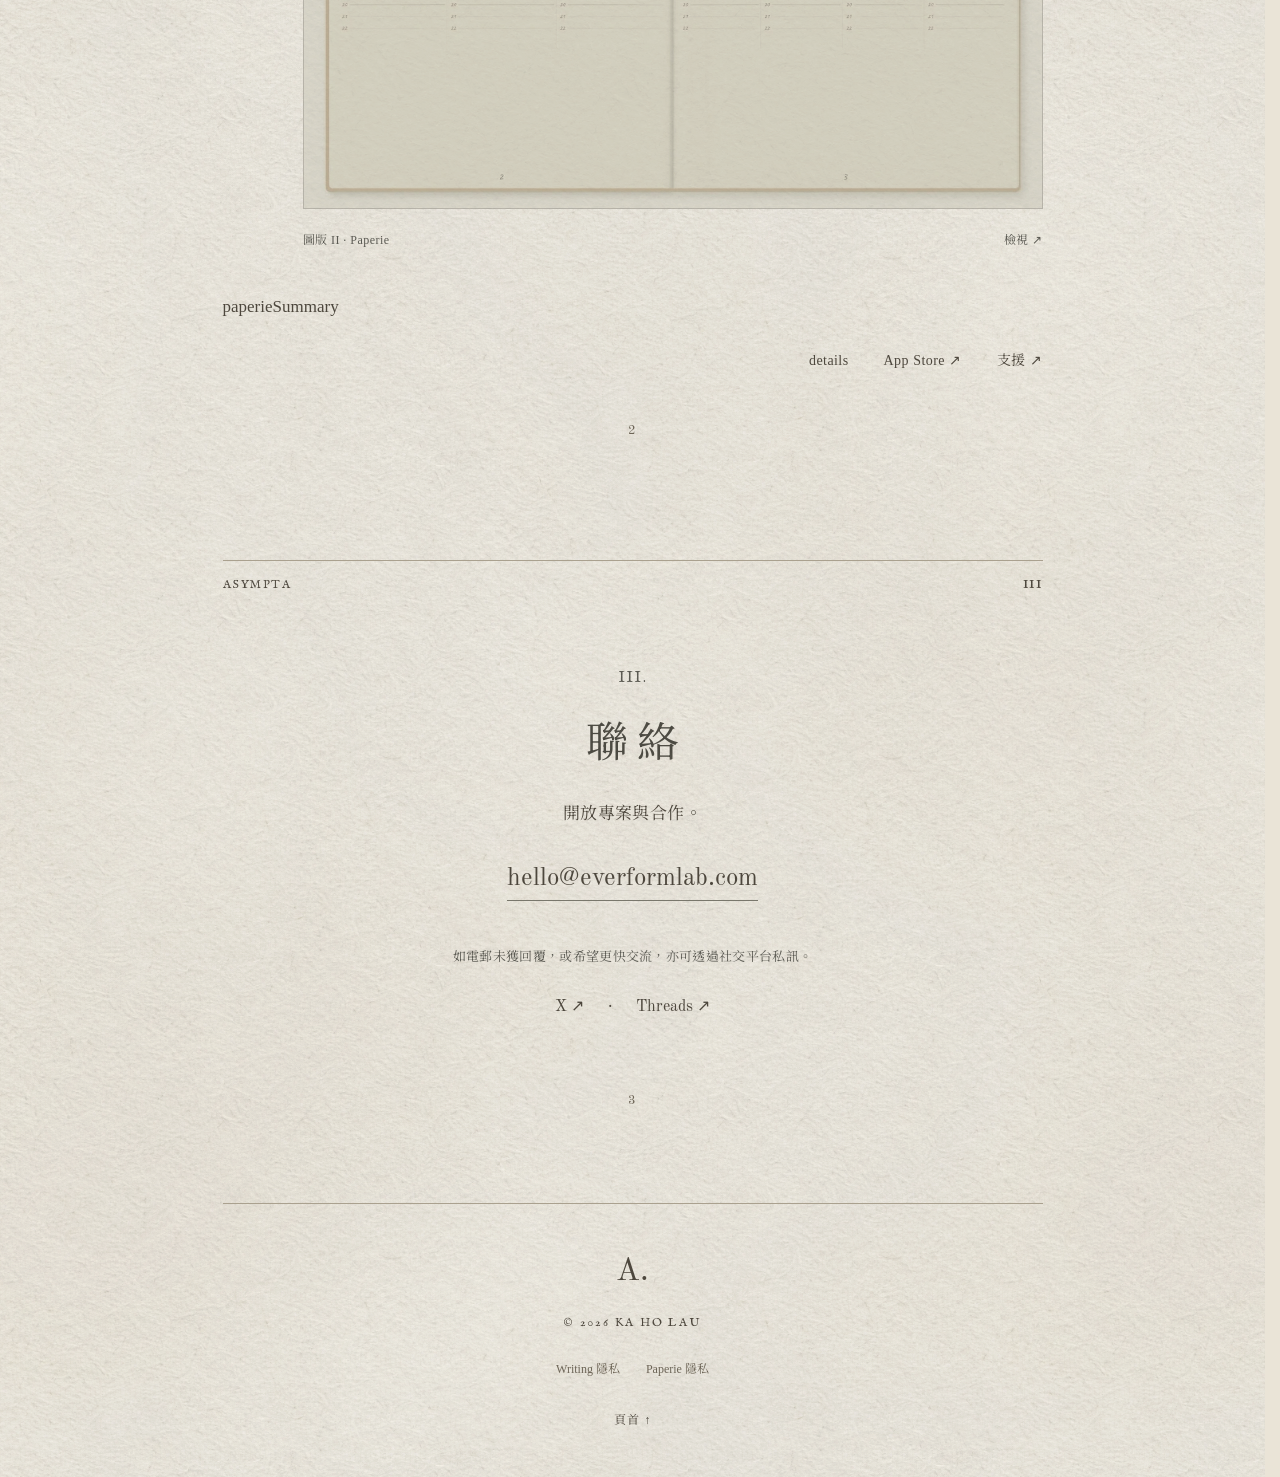
==== commit d04d8656: "feat(discovery): cross-link Writing and Paperie with accessible summaries" ====
--- a/index.html
+++ b/index.html
@@ -5,10 +5,10 @@
 <meta name="viewport" content="width=device-width, initial-scale=1">
 <meta name="theme-color" content="#eae4d7">
 <meta name="color-scheme" content="light">
-<meta name="description" content="Asympta — Ka Ho Lau。作品與聯絡。">
+<meta name="description" content="Asympta Writing — infinite Apple Pencil handwriting canvas. Asympta Paperie — a paper-like digital journal and scrapbook. Apps by Ka Ho Lau.">
 <meta property="og:type" content="website">
 <meta property="og:title" content="Asympta — Ka Ho Lau">
-<meta property="og:description" content="作品與聯絡。">
+<meta property="og:description" content="Asympta Writing, an infinite handwriting canvas. Asympta Paperie, a paper-like digital journal.">
 <meta property="og:url" content="https://okok147.github.io/asympta-portfolio/">
 <meta property="og:image" content="https://okok147.github.io/asympta-portfolio/assets/folio/social.png">
 <meta name="twitter:card" content="summary_large_image">
@@ -20,6 +20,7 @@
 <link rel="preload" href="assets/folio/cotton-stock.webp" as="image">
 <link rel="stylesheet" href="folio.css?v=20261101-4">
 <script defer src="folio.js?v=20261101-1"></script>
+<script type="application/ld+json">{"@context":"https://schema.org","@type":"ItemList","name":"Asympta handwriting and journaling apps","itemListElement":[{"@type":"ListItem","position":1,"name":"Asympta Writing","url":"https://okok147.github.io/asympta-portfolio/writing/"},{"@type":"ListItem","position":2,"name":"Asympta Paperie","url":"https://okok147.github.io/asympta-portfolio/paperie/"}]}</script>
 <title>Asympta — Ka Ho Lau</title>
 </head>
 <body id="top">
@@ -89,7 +90,8 @@
       </a>
       <figcaption><span data-i18n="writingFigure">圖版 I · Writing</span><a href="assets/writing-ipad-2.webp" data-open="writing" data-i18n="view">檢視 ↗</a></figcaption>
     </figure>
-    <div class="work-links"><a href="https://apps.apple.com/app/id6800755232" data-i18n="appStore">App Store ↗</a><a href="https://okok147.github.io/asympta-support/" data-i18n="support">支援 ↗</a></div>
+    <p class="work-summary" data-i18n="writingSummary">無限畫布、Apple Pencil 手寫與視覺思考，適用於 iPhone、iPad 及 Mac。</p>
+    <div class="work-links"><a href="writing/" data-i18n="details">了解作品 ↗</a><a href="https://apps.apple.com/app/id6800755232" data-i18n="appStore">App Store ↗</a><a href="https://okok147.github.io/asympta-support/" data-i18n="support">支援 ↗</a></div>
     <span class="folio-number" aria-hidden="true">1</span>
   </article>
 
@@ -105,7 +107,8 @@
       </a>
       <figcaption><span data-i18n="paperieFigure">圖版 II · Paperie</span><a href="assets/paperie-ipad-2.webp" data-open="paperie" data-i18n="view">檢視 ↗</a></figcaption>
     </figure>
-    <div class="work-links"><a href="https://apps.apple.com/app/id6818553101" data-i18n="appStore">App Store ↗</a><a href="https://okok147.github.io/asympta-paperie-support/" data-i18n="support">支援 ↗</a></div>
+    <p class="work-summary" data-i18n="paperieSummary">像真紙一樣的數位日記與手帳，支援手寫、貼紙與拼貼。</p>
+    <div class="work-links"><a href="paperie/" data-i18n="details">了解作品 ↗</a><a href="https://apps.apple.com/app/id6818553101" data-i18n="appStore">App Store ↗</a><a href="https://okok147.github.io/asympta-paperie-support/" data-i18n="support">支援 ↗</a></div>
     <span class="folio-number" aria-hidden="true">2</span>
   </article>
 
